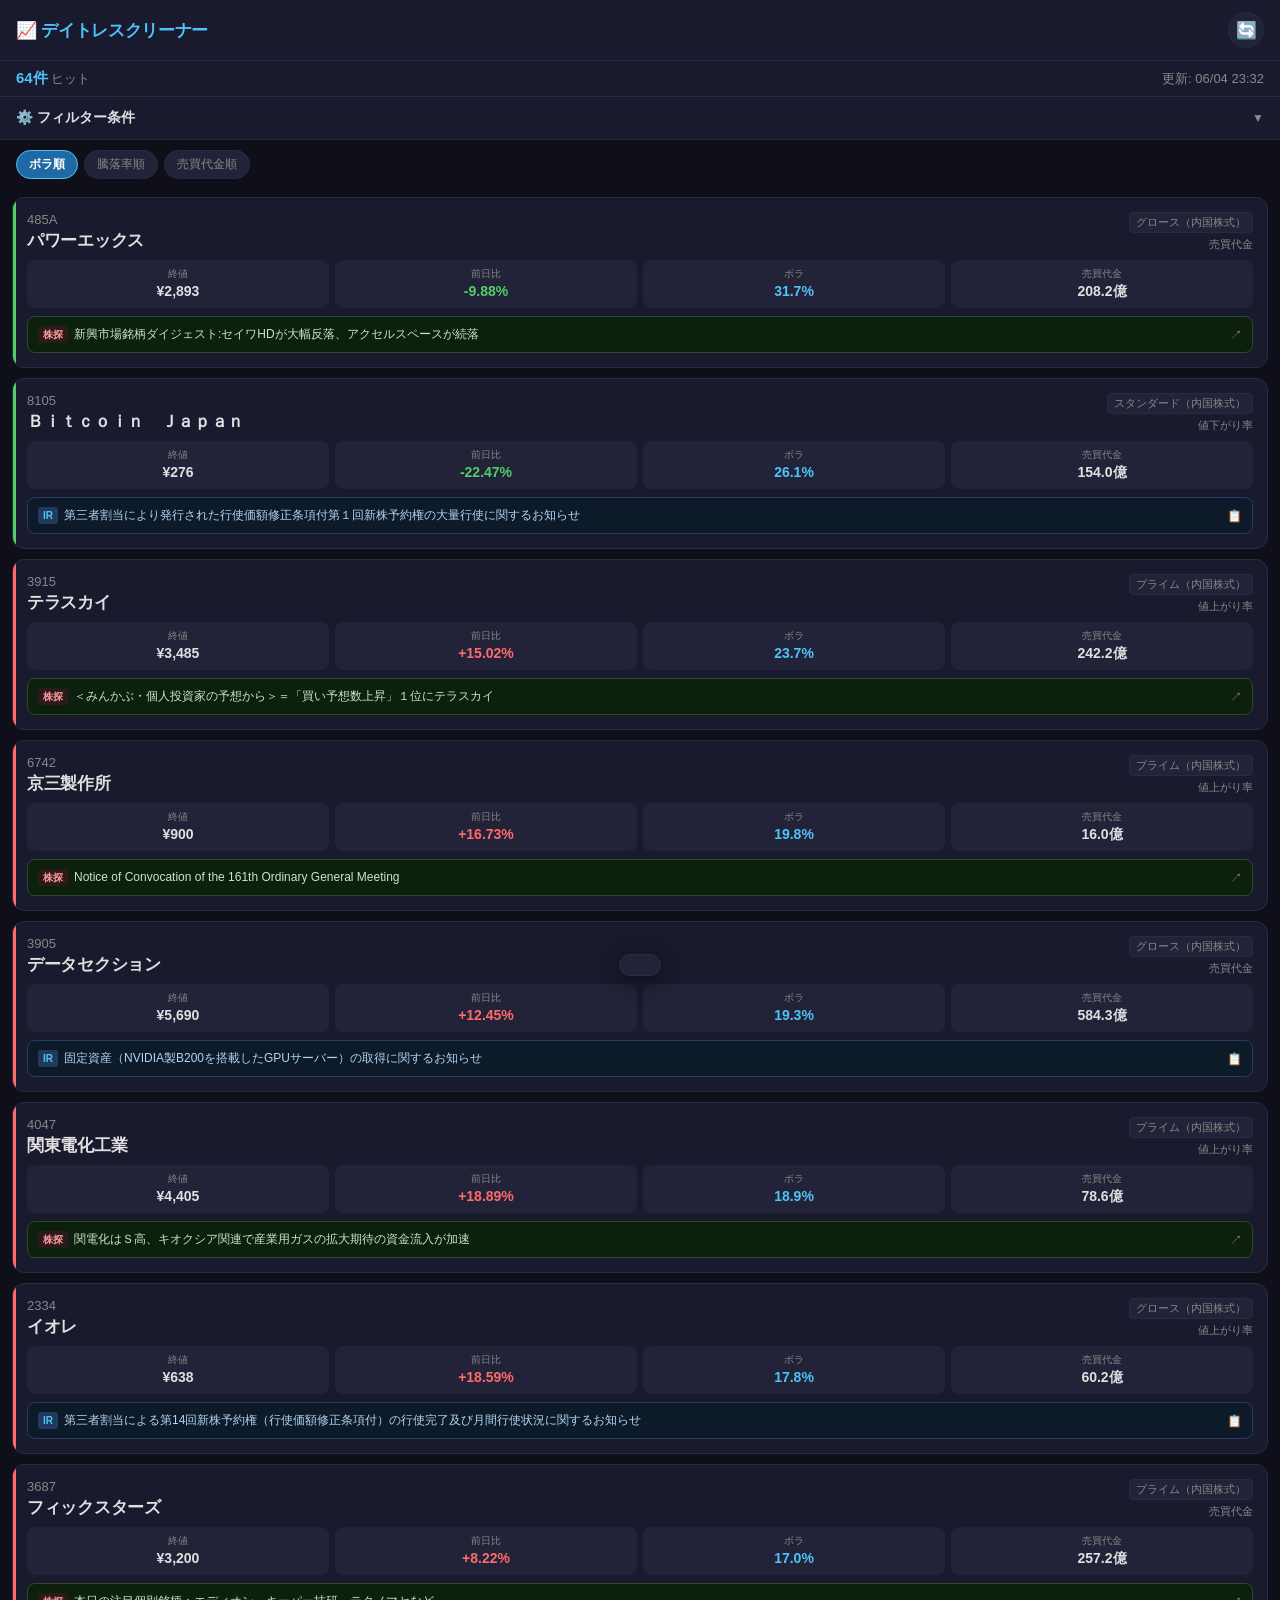
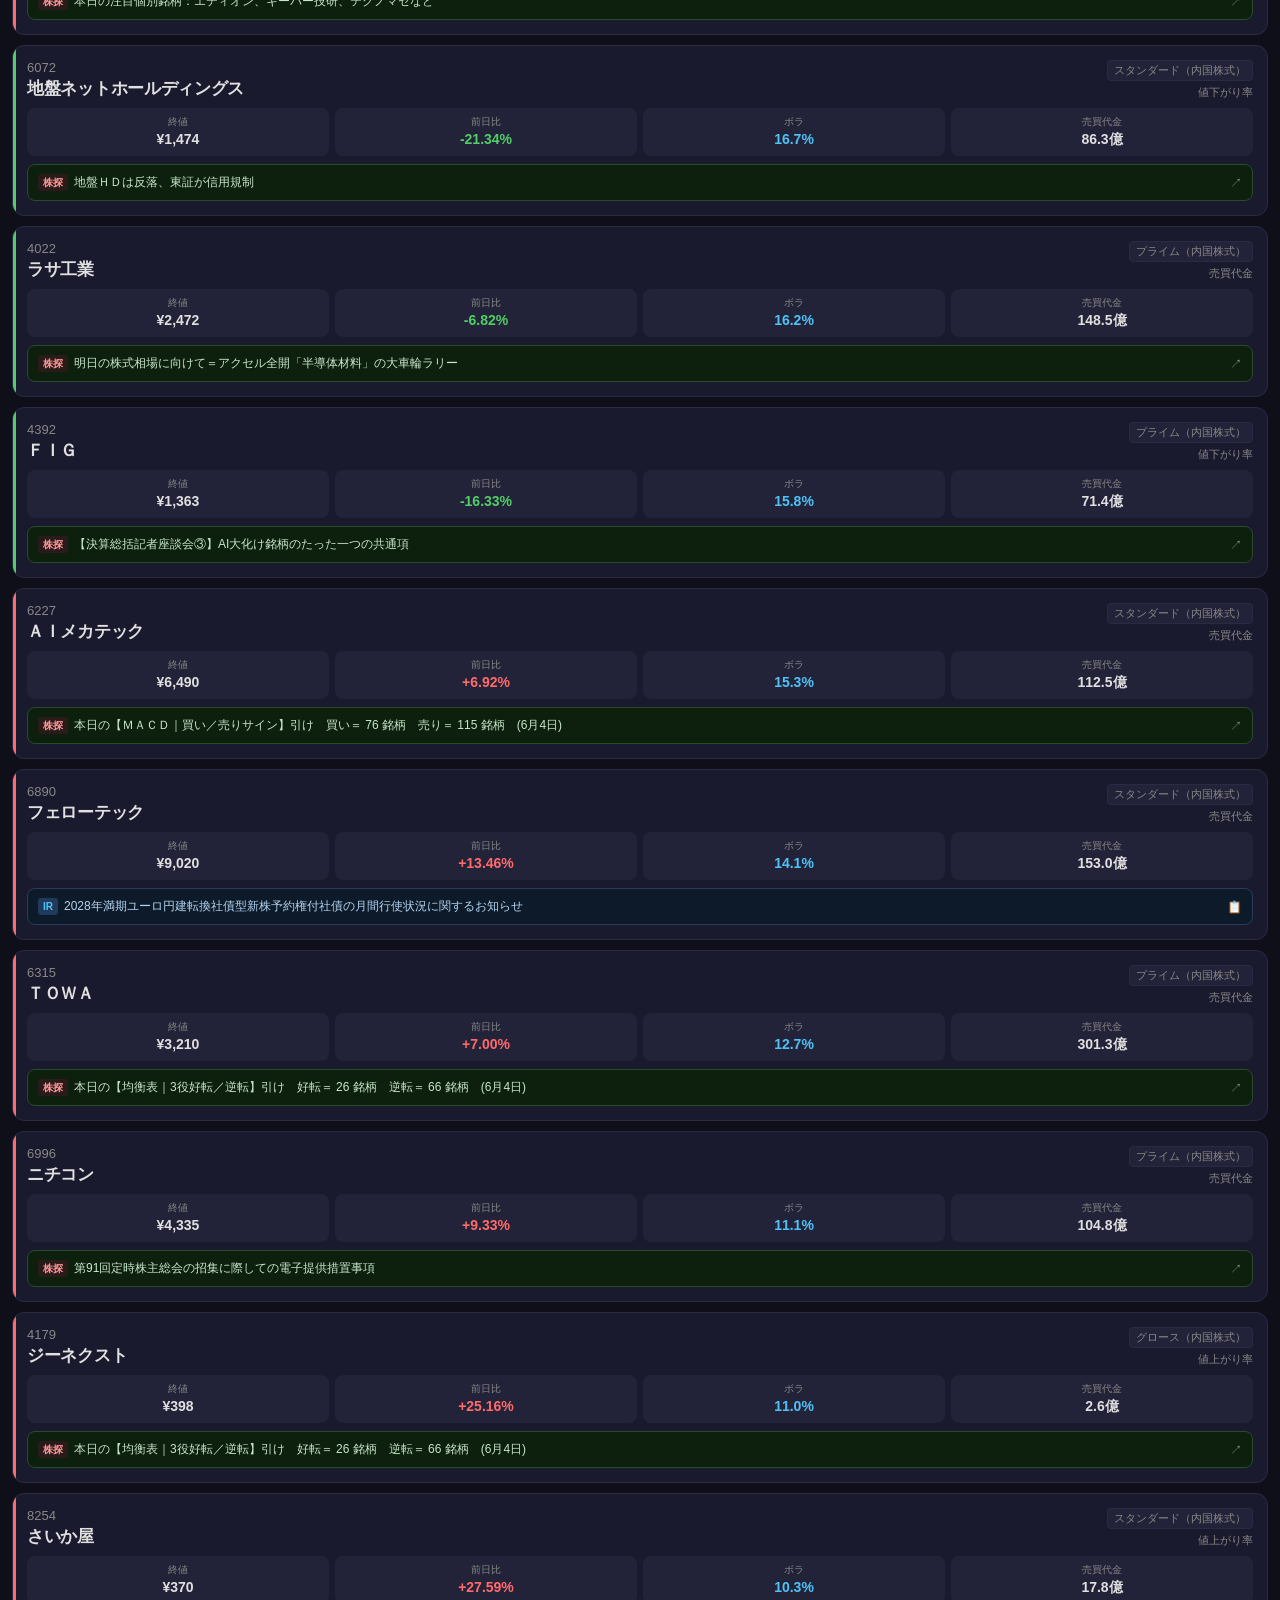
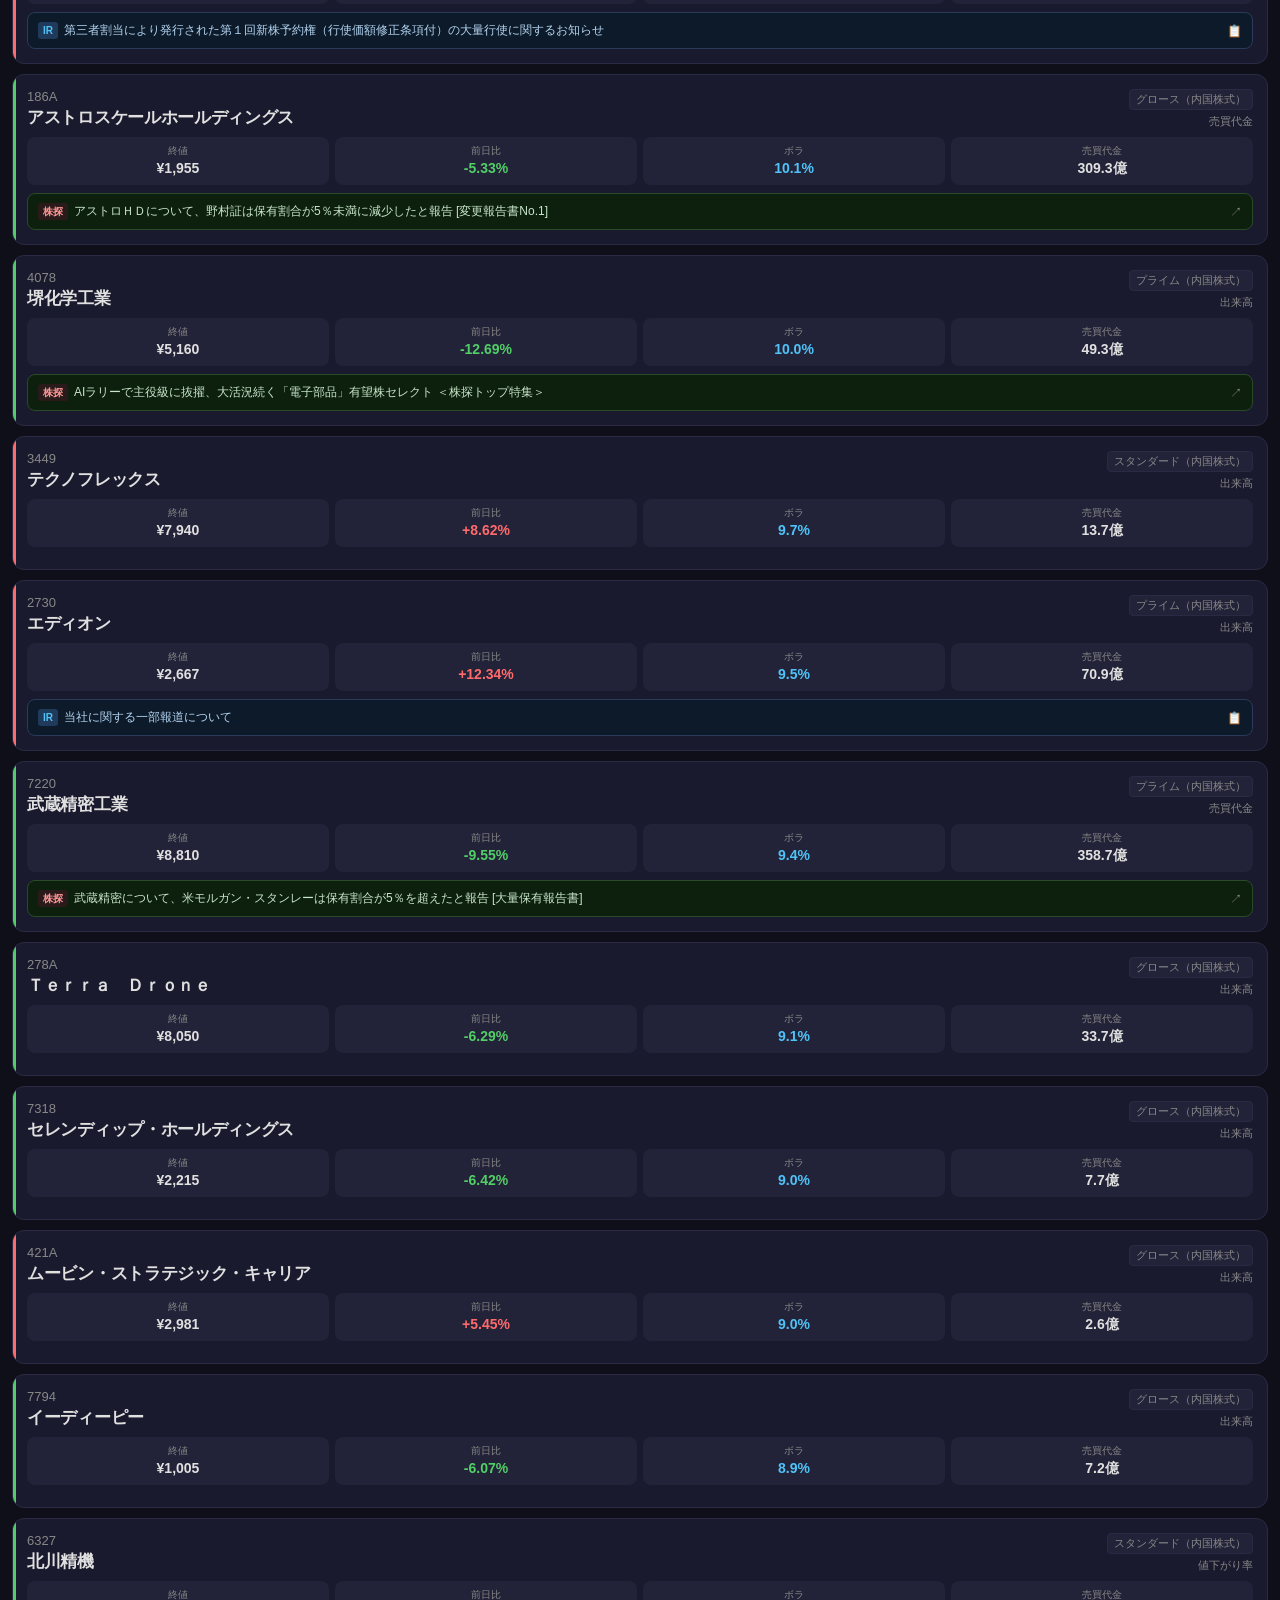
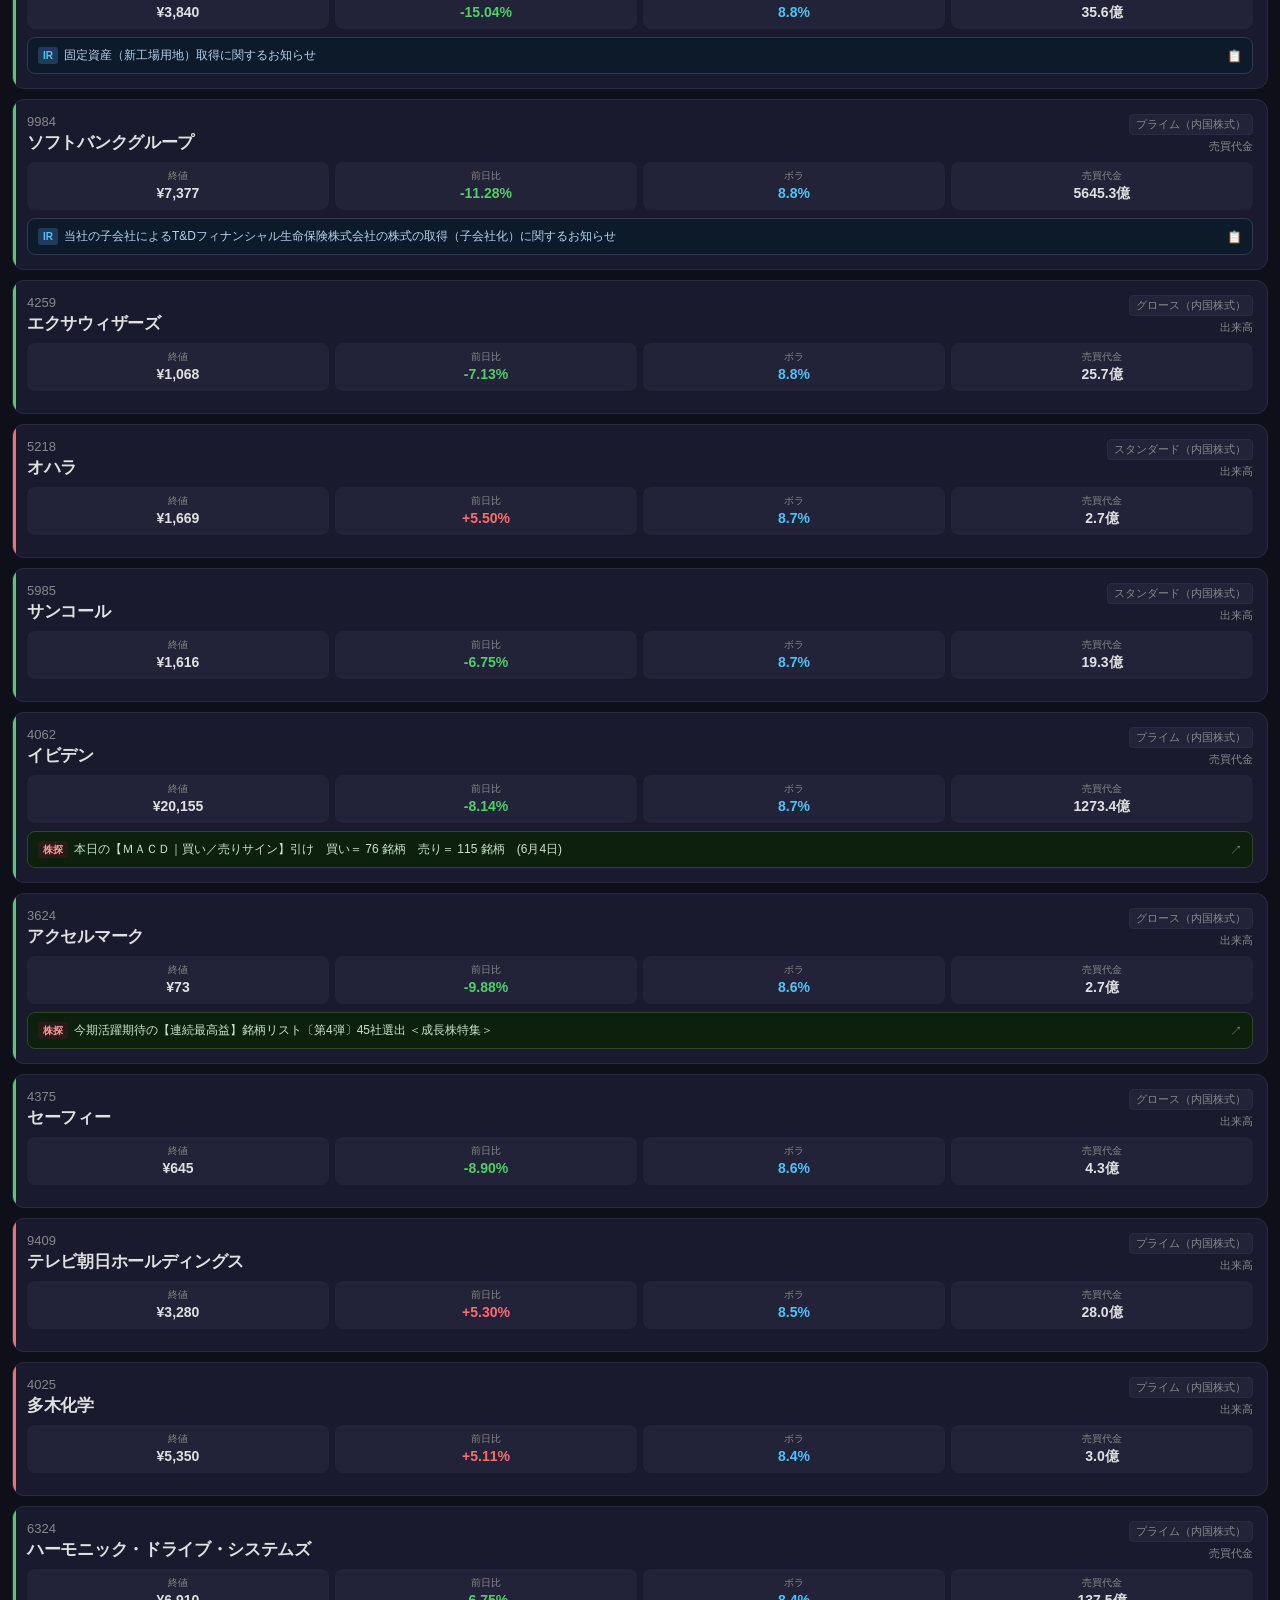
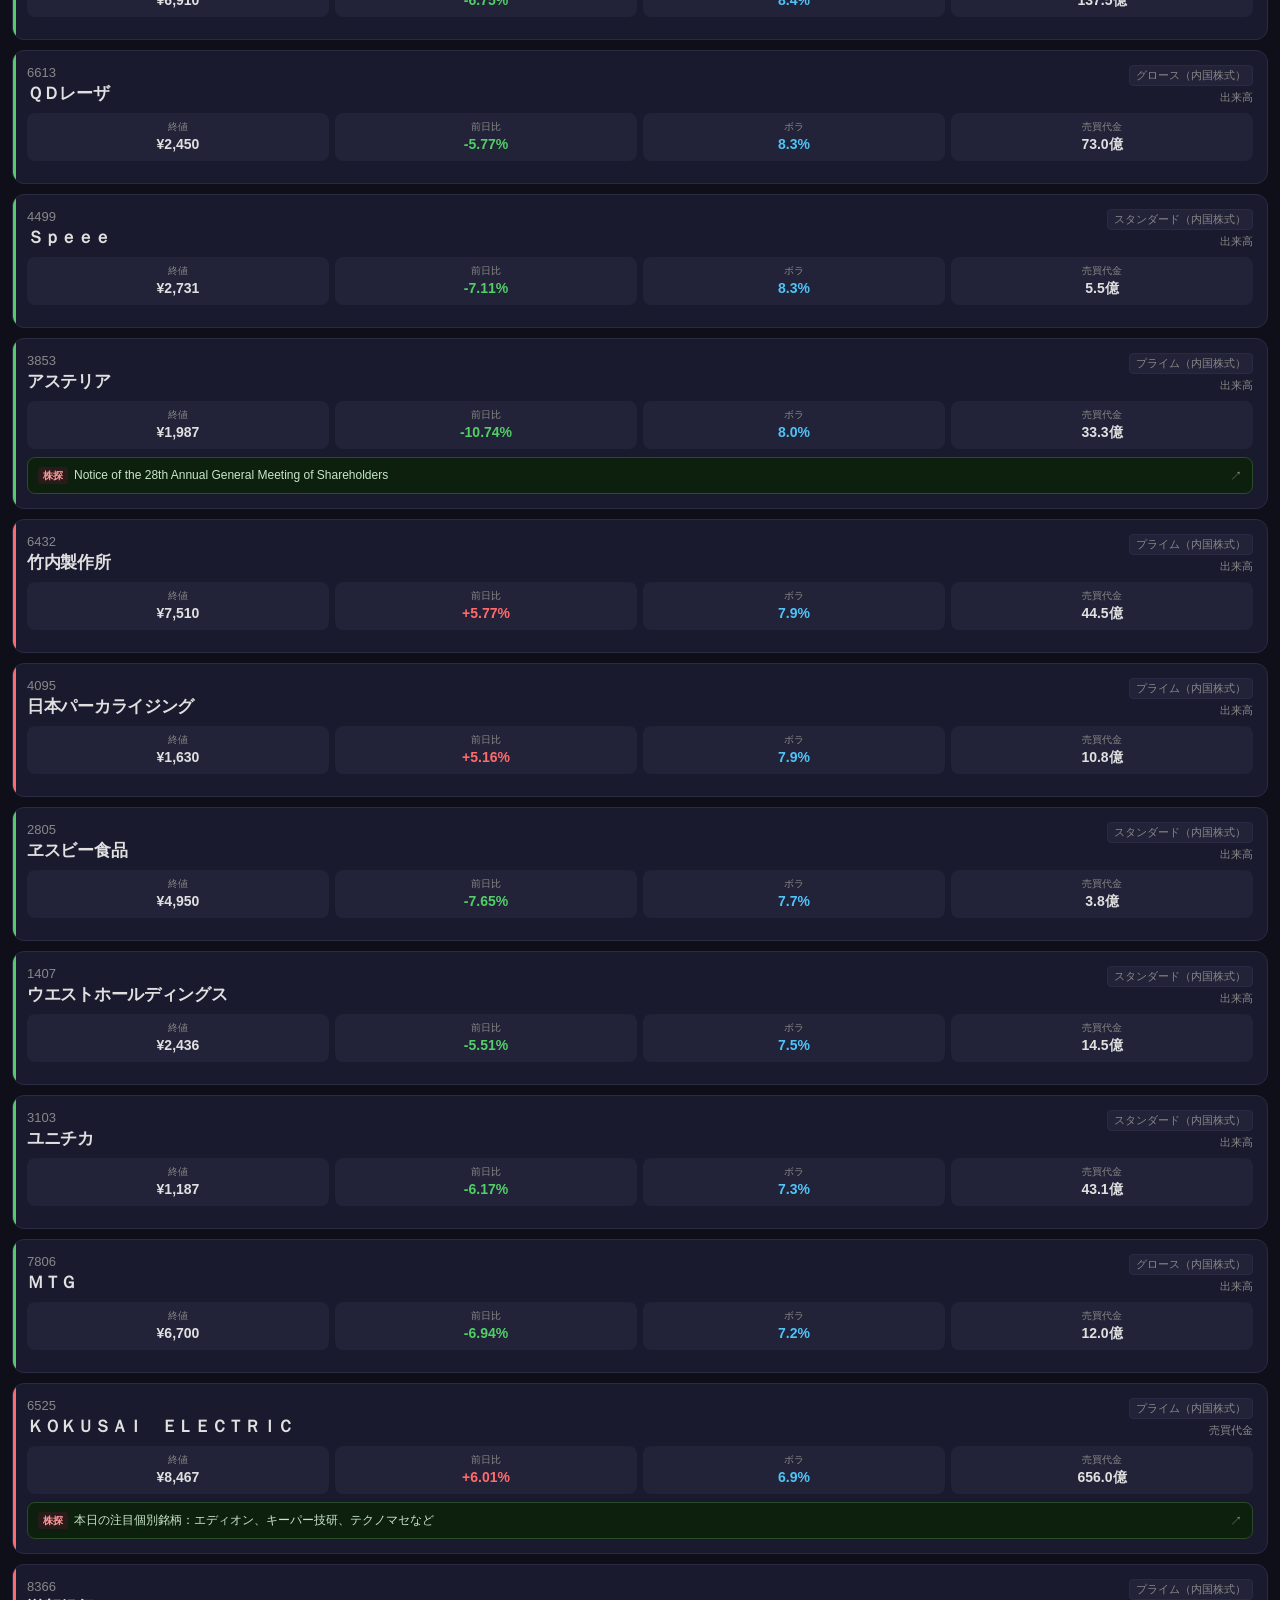
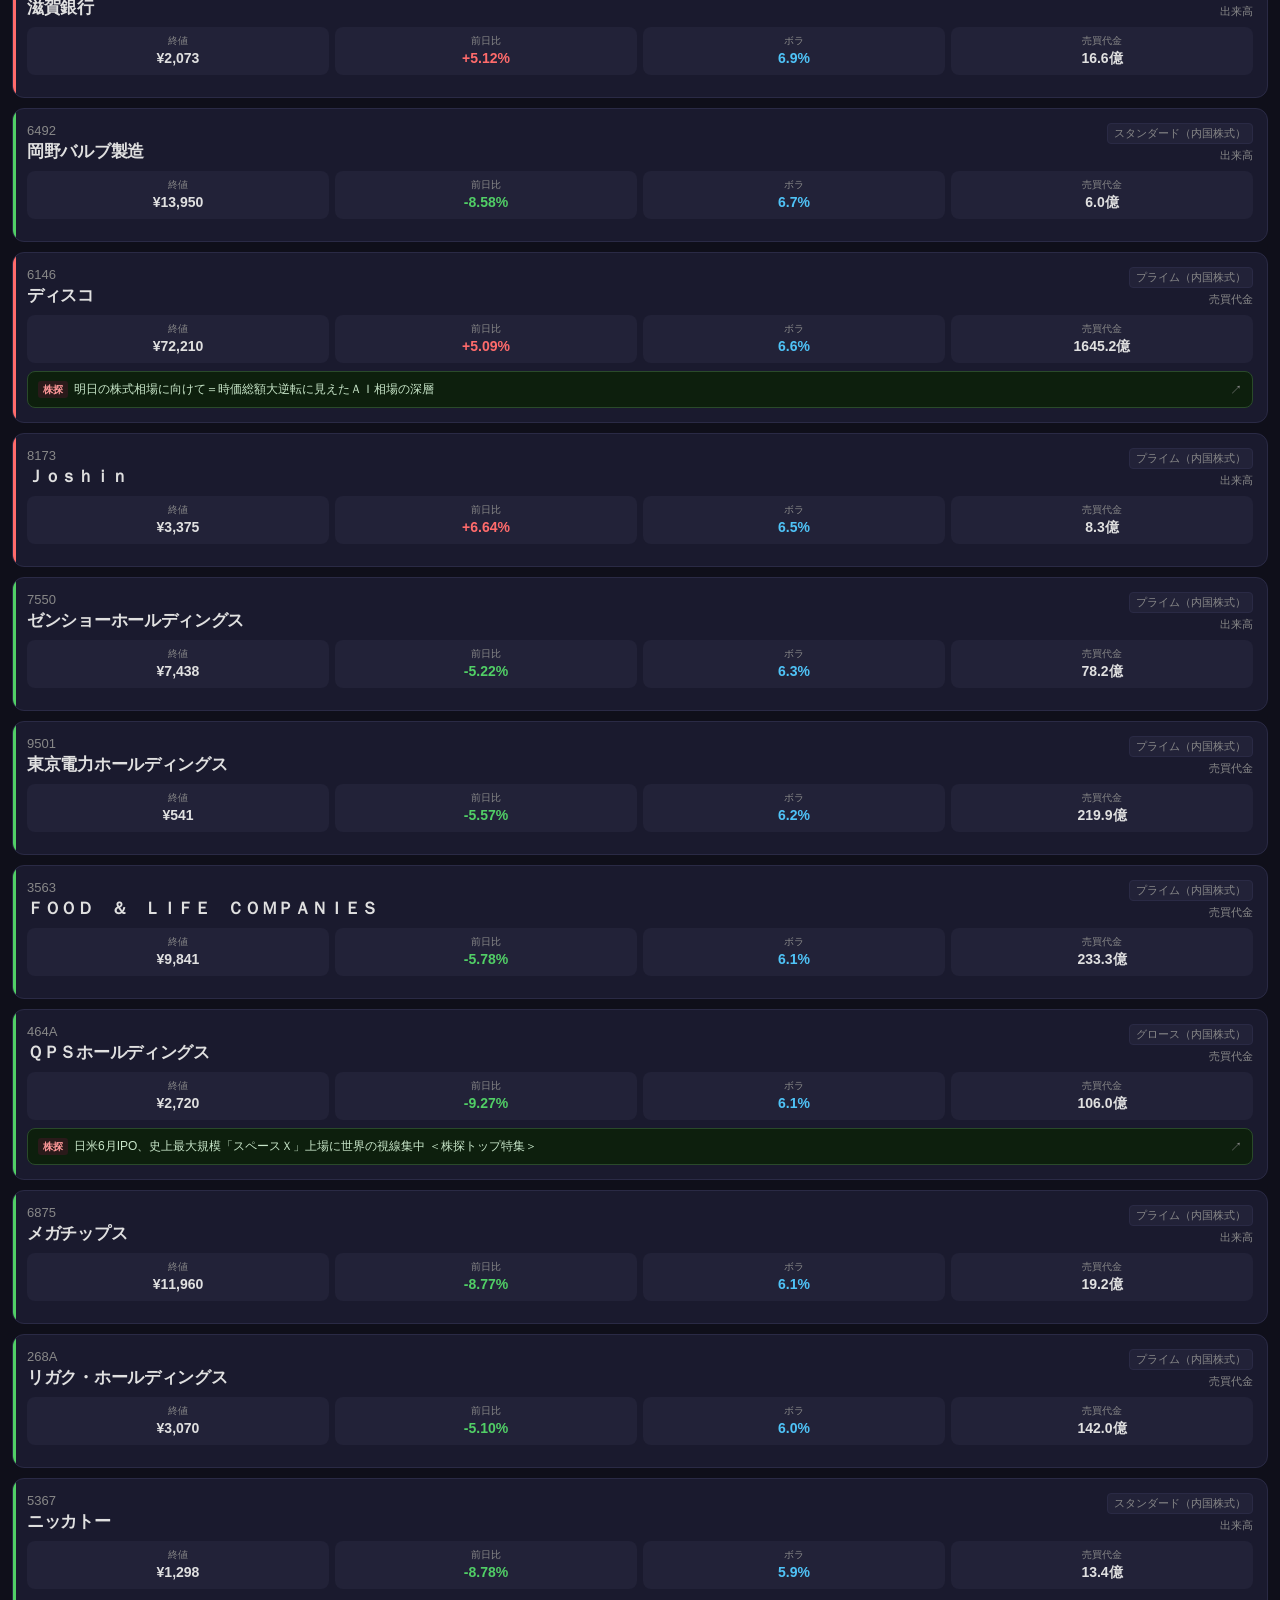
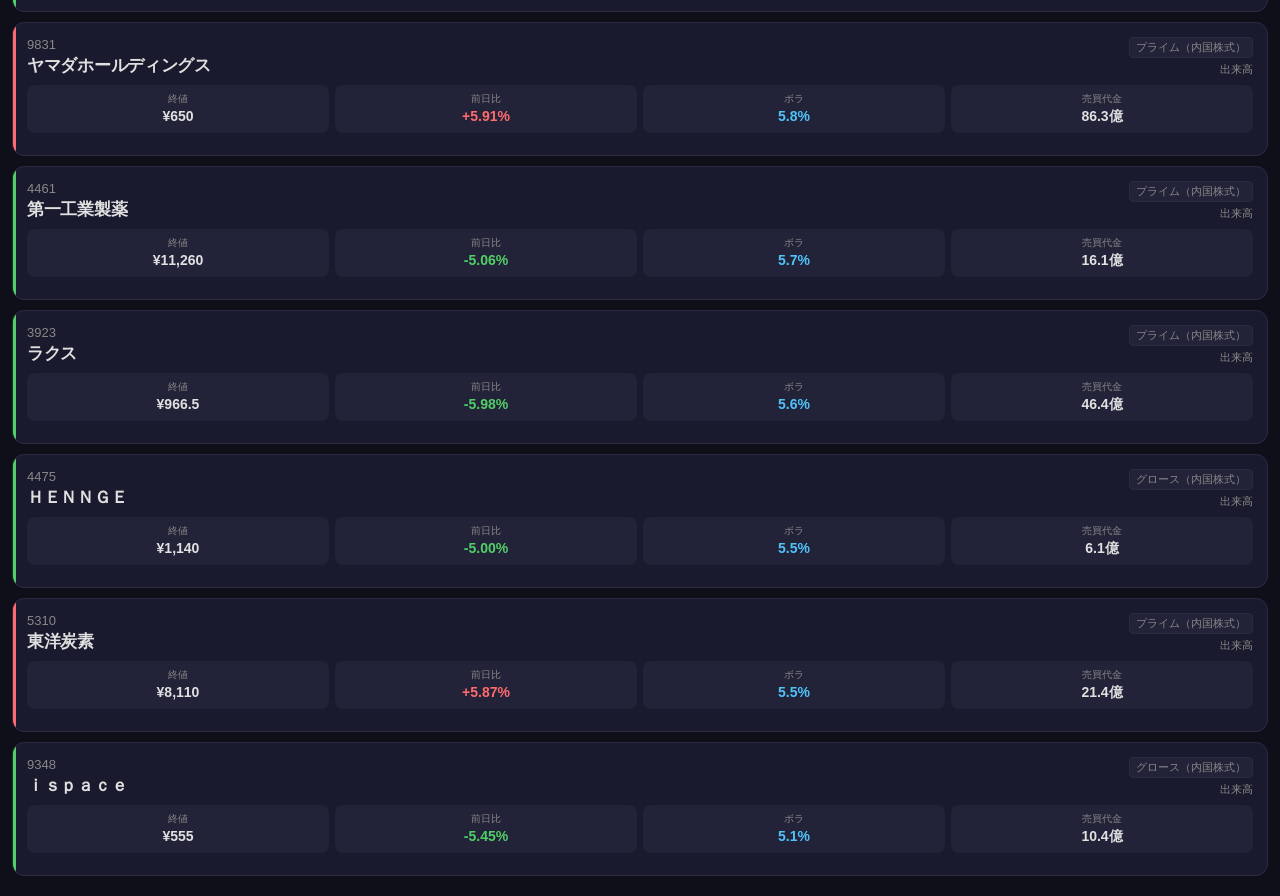
==== index.html @ 7d93886f "feat: add PTS ranking buttons (上昇/下落) with material display" ====
<!DOCTYPE html>
<html lang="ja">
<head>
  <meta charset="UTF-8">
  <meta name="viewport" content="width=device-width, initial-scale=1.0, viewport-fit=cover">
  <meta name="theme-color" content="#0f0f1a">
  <meta name="apple-mobile-web-app-capable" content="yes">
  <meta name="apple-mobile-web-app-status-bar-style" content="black-translucent">
  <meta name="apple-mobile-web-app-title" content="デイトレ">
  <meta name="description" content="日本株デイトレード銘柄スクリーナー">
  <link rel="manifest" href="manifest.json">
  <link rel="icon" type="image/svg+xml" href="favicon.svg">
  <link rel="apple-touch-icon" href="apple-touch-icon.png">
  <link rel="apple-touch-icon" sizes="180x180" href="apple-touch-icon.png">
  <title>デイトレスクリーナー</title>
  <link rel="stylesheet" href="assets/style.css">
</head>
<body>

<!-- ── Header ── -->
<header>
  <div class="header-title">📈 デイトレスクリーナー</div>
  <div class="header-right">
    <button class="icon-btn" id="refresh-btn" title="更新">🔄</button>
  </div>
</header>

<!-- ── Status Bar ── -->
<div id="status-bar">
  <span><span id="count-badge">-</span> ヒット</span>
  <span id="last-update">--</span>
</div>

<!-- ── Filter Panel ── -->
<section id="filter-section">
  <button id="filter-toggle">
    <span>⚙️ フィルター条件</span>
    <span class="arrow">▼</span>
  </button>
  <div id="filter-body">
    <div class="filter-inner">

      <div class="filter-label">データソース（複数選択可）</div>
      <div id="page-btns" class="btn-group cols-2"></div>

      <!-- PTSボタン -->
      <div style="display:grid;grid-template-columns:1fr 1fr;gap:6px;margin:8px 0 4px;">
        <button class="pts-btn" id="pts-up-btn"
          onclick="renderPts('PTS上昇');this.classList.add('pts-active');document.getElementById('pts-dn-btn').classList.remove('pts-active');"
          style="background:#7a1a1a;border:1px solid #b22;border-radius:8px;color:#fff;padding:9px 4px;font-size:12px;font-weight:700;cursor:pointer;">
          🔴 PTS上昇
        </button>
        <button class="pts-btn" id="pts-dn-btn"
          onclick="renderPts('PTS下落');this.classList.add('pts-active');document.getElementById('pts-up-btn').classList.remove('pts-active');"
          style="background:#1a2a5c;border:1px solid #1f6aa5;border-radius:8px;color:#fff;padding:9px 4px;font-size:12px;font-weight:700;cursor:pointer;">
          🔵 PTS下落
        </button>
      </div>
      <div style="font-size:10px;color:var(--text2);margin-bottom:6px;">※通常スクリーニングに戻すには▶実行ボタンを押す</div>

      <div class="filter-label">市場</div>
      <div id="market-btns" class="btn-group cols-4"></div>

      <div class="filter-label">ボラ計算期間</div>
      <div id="vol-period-btns" class="btn-group cols-4"></div>
      <div style="font-size:11px;color:var(--text2);margin:4px 0 8px;">※N日間の高値〜安値レンジ÷起点終値（S高連続→大きな値）</div>

      <div class="filter-label">フィルター条件</div>

      <div class="slider-row">
        <div class="slider-header">
          <span class="slider-name">日中ボラ(%) ≥</span>
          <span class="slider-val" id="val-vol">5.0%</span>
        </div>
        <input type="range" id="slider-vol" min="0" max="30" step="0.5" value="5">
      </div>

      <div class="slider-row">
        <div class="slider-header">
          <span class="slider-name">売買代金(億) ≥</span>
          <span class="slider-val" id="val-tv">2.5億</span>
        </div>
        <input type="range" id="slider-tv" min="0" max="100" step="0.5" value="2.5">
      </div>

      <div class="slider-row">
        <div class="slider-header">
          <span class="slider-name">前日比 絶対値(%) ≥</span>
          <span class="slider-val" id="val-change">5.0%</span>
        </div>
        <input type="range" id="slider-change" min="0" max="30" step="0.5" value="5">
      </div>

      <button id="run-btn" class="run-btn">▶  この条件で絞り込む</button>
    </div>
  </div>
</section>

<!-- ── Sort bar ── -->
<div id="sort-bar"></div>

<!-- ── Results ── -->
<main id="results"></main>

<div id="empty-state">
  <div class="emoji">🔍</div>
  <p>条件に合う銘柄がありません</p>
</div>

<!-- ── Loading overlay ── -->
<div id="loading-overlay">
  <div class="spinner"></div>
  <div class="loading-text">データ取得中...</div>
</div>

<!-- ── Toast ── -->
<div class="toast"></div>

<!-- ── Material Modal ── -->
<div id="material-modal">
  <div class="modal-sheet">
    <div class="modal-handle"></div>
    <div class="modal-title"></div>
    <div id="modal-items"></div>
    <button id="modal-open-btn" class="modal-open-btn">📄 TDnetで確認する ↗</button>
    <button id="modal-close-btn" style="width:100%;margin-top:8px;background:none;border:1px solid var(--border);border-radius:8px;padding:12px;color:var(--text2);font-size:14px;cursor:pointer;">閉じる</button>
  </div>
</div>

<script src="assets/app.js"></script>
</body>
</html>
---- assets/style.css ----
:root {
  --bg: #0f0f1a;
  --surface: #1a1a2e;
  --surface2: #222238;
  --border: #2a2a45;
  --accent: #4fc3f7;
  --accent2: #1f6aa5;
  --up: #ff6b6b;
  --down: #51cf66;
  --text: #e0e0e0;
  --text2: #888;
  --gold: #ffd700;
  --radius: 12px;
  --radius-sm: 8px;
}

* { box-sizing: border-box; margin: 0; padding: 0; -webkit-tap-highlight-color: transparent; }

html { font-size: 15px; }

body {
  background: var(--bg);
  color: var(--text);
  font-family: -apple-system, "Hiragino Sans", "Meiryo", sans-serif;
  min-height: 100svh;
  padding-bottom: env(safe-area-inset-bottom);
}

/* ── Header ── */
header {
  position: sticky;
  top: 0;
  z-index: 100;
  background: var(--surface);
  border-bottom: 1px solid var(--border);
  padding: 12px 16px;
  padding-top: calc(12px + env(safe-area-inset-top));
  display: flex;
  align-items: center;
  gap: 10px;
}

.header-title {
  flex: 1;
  font-size: 17px;
  font-weight: 700;
  color: var(--accent);
  letter-spacing: -0.3px;
}

.header-right { display: flex; gap: 8px; align-items: center; }

.icon-btn {
  background: var(--surface2);
  border: 1px solid var(--border);
  border-radius: 50%;
  width: 36px; height: 36px;
  display: flex; align-items: center; justify-content: center;
  font-size: 17px;
  cursor: pointer;
  color: var(--text);
  transition: background .15s;
}
.icon-btn:active { background: var(--accent2); }
.icon-btn.spinning { animation: spin 1s linear infinite; }
@keyframes spin { to { transform: rotate(360deg); } }

/* ── Status bar ── */
#status-bar {
  background: var(--surface);
  padding: 8px 16px;
  display: flex;
  justify-content: space-between;
  align-items: center;
  font-size: 13px;
  color: var(--text2);
  border-bottom: 1px solid var(--border);
}

#count-badge {
  font-size: 15px;
  font-weight: 700;
  color: var(--accent);
}

/* ── Filter Panel ── */
#filter-section {
  background: var(--surface);
  border-bottom: 1px solid var(--border);
}

#filter-toggle {
  width: 100%;
  background: none;
  border: none;
  color: var(--text);
  font-size: 14px;
  font-weight: 600;
  padding: 12px 16px;
  display: flex;
  align-items: center;
  justify-content: space-between;
  cursor: pointer;
}

#filter-toggle .arrow {
  transition: transform .25s;
  font-size: 12px;
  color: var(--text2);
}
#filter-toggle.open .arrow { transform: rotate(180deg); }

#filter-body {
  overflow: hidden;
  max-height: 0;
  transition: max-height .3s ease;
}
#filter-body.open { max-height: 800px; }

.filter-inner { padding: 0 16px 16px; }

.filter-label {
  font-size: 11px;
  font-weight: 700;
  color: var(--text2);
  letter-spacing: .5px;
  text-transform: uppercase;
  margin: 12px 0 6px;
}

/* ── Button Group ── */
.btn-group {
  display: grid;
  gap: 6px;
}
.btn-group.cols-2 { grid-template-columns: 1fr 1fr; }
.btn-group.cols-4 { grid-template-columns: repeat(4, 1fr); }

.tog-btn {
  background: var(--surface2);
  border: 1px solid var(--border);
  border-radius: var(--radius-sm);
  color: var(--text);
  font-size: 13px;
  padding: 9px 4px;
  cursor: pointer;
  text-align: center;
  transition: all .15s;
  white-space: nowrap;
  overflow: hidden;
  text-overflow: ellipsis;
}
.tog-btn.active {
  background: var(--accent2);
  border-color: var(--accent);
  color: #fff;
  font-weight: 600;
}
.tog-btn:active { opacity: .7; }
.pts-btn.pts-active { opacity: 1; box-shadow: 0 0 0 2px #fff3; }
.pts-btn:active { opacity: .7; }

/* ── Sliders ── */
.slider-row {
  margin-bottom: 14px;
}
.slider-header {
  display: flex;
  justify-content: space-between;
  align-items: baseline;
  margin-bottom: 6px;
}
.slider-name { font-size: 13px; color: var(--text2); }
.slider-val  { font-size: 16px; font-weight: 700; color: var(--accent); }

input[type=range] {
  -webkit-appearance: none;
  appearance: none;
  width: 100%;
  height: 4px;
  background: var(--border);
  border-radius: 2px;
  outline: none;
}
input[type=range]::-webkit-slider-thumb {
  -webkit-appearance: none;
  width: 22px; height: 22px;
  border-radius: 50%;
  background: var(--accent);
  cursor: pointer;
  border: 3px solid var(--bg);
  box-shadow: 0 0 0 2px var(--accent2);
}

.run-btn {
  width: 100%;
  margin-top: 14px;
  background: var(--accent2);
  color: #fff;
  border: none;
  border-radius: var(--radius);
  padding: 14px;
  font-size: 15px;
  font-weight: 700;
  cursor: pointer;
  letter-spacing: .3px;
  transition: opacity .15s;
}
.run-btn:active { opacity: .8; }

/* ── Sort bar ── */
#sort-bar {
  display: flex;
  gap: 6px;
  padding: 10px 16px;
  overflow-x: auto;
  -webkit-overflow-scrolling: touch;
  scrollbar-width: none;
}
#sort-bar::-webkit-scrollbar { display: none; }

.sort-chip {
  background: var(--surface2);
  border: 1px solid var(--border);
  border-radius: 20px;
  padding: 5px 12px;
  font-size: 12px;
  color: var(--text2);
  cursor: pointer;
  white-space: nowrap;
  flex-shrink: 0;
}
.sort-chip.active {
  background: var(--accent2);
  border-color: var(--accent);
  color: #fff;
  font-weight: 600;
}

/* ── Results ── */
#results {
  padding: 8px 12px 20px;
  display: flex;
  flex-direction: column;
  gap: 10px;
}

.stock-card {
  background: var(--surface);
  border: 1px solid var(--border);
  border-radius: var(--radius);
  padding: 14px;
  cursor: pointer;
  transition: border-color .15s;
  position: relative;
  overflow: hidden;
}
.stock-card::before {
  content: '';
  position: absolute;
  left: 0; top: 0; bottom: 0;
  width: 3px;
}
.stock-card.up::before   { background: var(--up); }
.stock-card.down::before { background: var(--down); }
.stock-card:active { border-color: var(--accent); }

.card-top {
  display: flex;
  justify-content: space-between;
  align-items: flex-start;
  margin-bottom: 8px;
}

.card-left {}
.card-code {
  font-size: 13px;
  color: var(--text2);
  margin-bottom: 2px;
}
.card-name {
  font-size: 17px;
  font-weight: 700;
  color: var(--text);
  letter-spacing: -.3px;
}

.card-right { text-align: right; }
.card-market {
  font-size: 11px;
  background: var(--surface2);
  border: 1px solid var(--border);
  border-radius: 4px;
  padding: 2px 6px;
  color: var(--text2);
  margin-bottom: 4px;
  display: inline-block;
}
.card-source {
  font-size: 11px;
  color: var(--text2);
}

.card-metrics {
  display: grid;
  grid-template-columns: repeat(4, 1fr);
  gap: 6px;
  margin-bottom: 8px;
}

.metric {
  background: var(--surface2);
  border-radius: var(--radius-sm);
  padding: 7px 6px;
  text-align: center;
}
.metric-label {
  font-size: 10px;
  color: var(--text2);
  margin-bottom: 2px;
}
.metric-value {
  font-size: 14px;
  font-weight: 700;
  color: var(--text);
}
.metric-value.up   { color: var(--up); }
.metric-value.down { color: var(--down); }
.metric-value.accent { color: var(--accent); }

/* ── Material ── */
.card-material {
  background: #0d1f0d;
  border: 1px solid #2a4a2a;
  border-radius: var(--radius-sm);
  padding: 8px 10px;
  font-size: 12px;
  line-height: 1.5;
  display: flex;
  align-items: flex-start;
  gap: 6px;
  cursor: pointer;
  transition: border-color .15s;
}
.card-material:active { border-color: var(--down); }
.card-material.ir     { background: #0d1a2a; border-color: #2a3a5a; }
.card-material.ir:active { border-color: var(--accent); }

.material-badge {
  font-size: 10px;
  font-weight: 700;
  padding: 1px 5px;
  border-radius: 3px;
  white-space: nowrap;
  flex-shrink: 0;
  margin-top: 1px;
}
.badge-ir      { background: #1f3a5a; color: var(--accent); }
.badge-minkabu { background: #1a2a1a; color: var(--down); }
.badge-kabutan { background: #2a1a1a; color: #ff9999; }

.material-text {
  color: #c8e6c9;
  flex: 1;
}
.material-text.ir-text { color: #b3d4f0; }

.material-link-icon {
  font-size: 12px;
  color: var(--text2);
  flex-shrink: 0;
  margin-top: 1px;
}

/* ── Empty / Loading ── */
#loading-overlay {
  position: fixed;
  inset: 0;
  background: rgba(15,15,26,.9);
  display: flex;
  flex-direction: column;
  align-items: center;
  justify-content: center;
  z-index: 999;
  gap: 16px;
}
.spinner {
  width: 44px; height: 44px;
  border: 3px solid var(--border);
  border-top-color: var(--accent);
  border-radius: 50%;
  animation: spin 0.8s linear infinite;
}
.loading-text { color: var(--text2); font-size: 14px; }

#empty-state {
  text-align: center;
  padding: 60px 20px;
  color: var(--text2);
  display: none;
}
#empty-state .emoji { font-size: 48px; margin-bottom: 12px; }
#empty-state p { font-size: 15px; }

/* ── Toast ── */
.toast {
  position: fixed;
  bottom: calc(24px + env(safe-area-inset-bottom));
  left: 50%;
  transform: translateX(-50%) translateY(100px);
  background: var(--surface2);
  border: 1px solid var(--border);
  border-radius: 20px;
  padding: 10px 20px;
  font-size: 13px;
  color: var(--text);
  z-index: 200;
  transition: transform .3s;
  white-space: nowrap;
  box-shadow: 0 4px 20px rgba(0,0,0,.5);
}
.toast.show { transform: translateX(-50%) translateY(0); }

/* ── Material expand modal ── */
#material-modal {
  position: fixed;
  inset: 0;
  background: rgba(0,0,0,.7);
  z-index: 300;
  display: flex;
  align-items: flex-end;
  opacity: 0;
  pointer-events: none;
  transition: opacity .25s;
}
#material-modal.open {
  opacity: 1;
  pointer-events: auto;
}
.modal-sheet {
  background: var(--surface);
  border-top: 1px solid var(--border);
  border-radius: 20px 20px 0 0;
  width: 100%;
  padding: 16px;
  padding-bottom: calc(24px + env(safe-area-inset-bottom));
  max-height: 70svh;
  overflow-y: auto;
  transform: translateY(100%);
  transition: transform .3s;
}
#material-modal.open .modal-sheet {
  transform: translateY(0);
}
.modal-handle {
  width: 36px; height: 4px;
  background: var(--border);
  border-radius: 2px;
  margin: 0 auto 16px;
}
.modal-title {
  font-size: 16px;
  font-weight: 700;
  margin-bottom: 12px;
  color: var(--accent);
}
.modal-item {
  background: var(--surface2);
  border-radius: var(--radius-sm);
  padding: 10px;
  margin-bottom: 8px;
  font-size: 13px;
  line-height: 1.6;
  color: var(--text);
}
.modal-item-date {
  font-size: 11px;
  color: var(--text2);
  margin-bottom: 4px;
}
.modal-open-btn {
  width: 100%;
  margin-top: 10px;
  background: var(--accent2);
  color: #fff;
  border: none;
  border-radius: var(--radius-sm);
  padding: 12px;
  font-size: 14px;
  font-weight: 600;
  cursor: pointer;
}
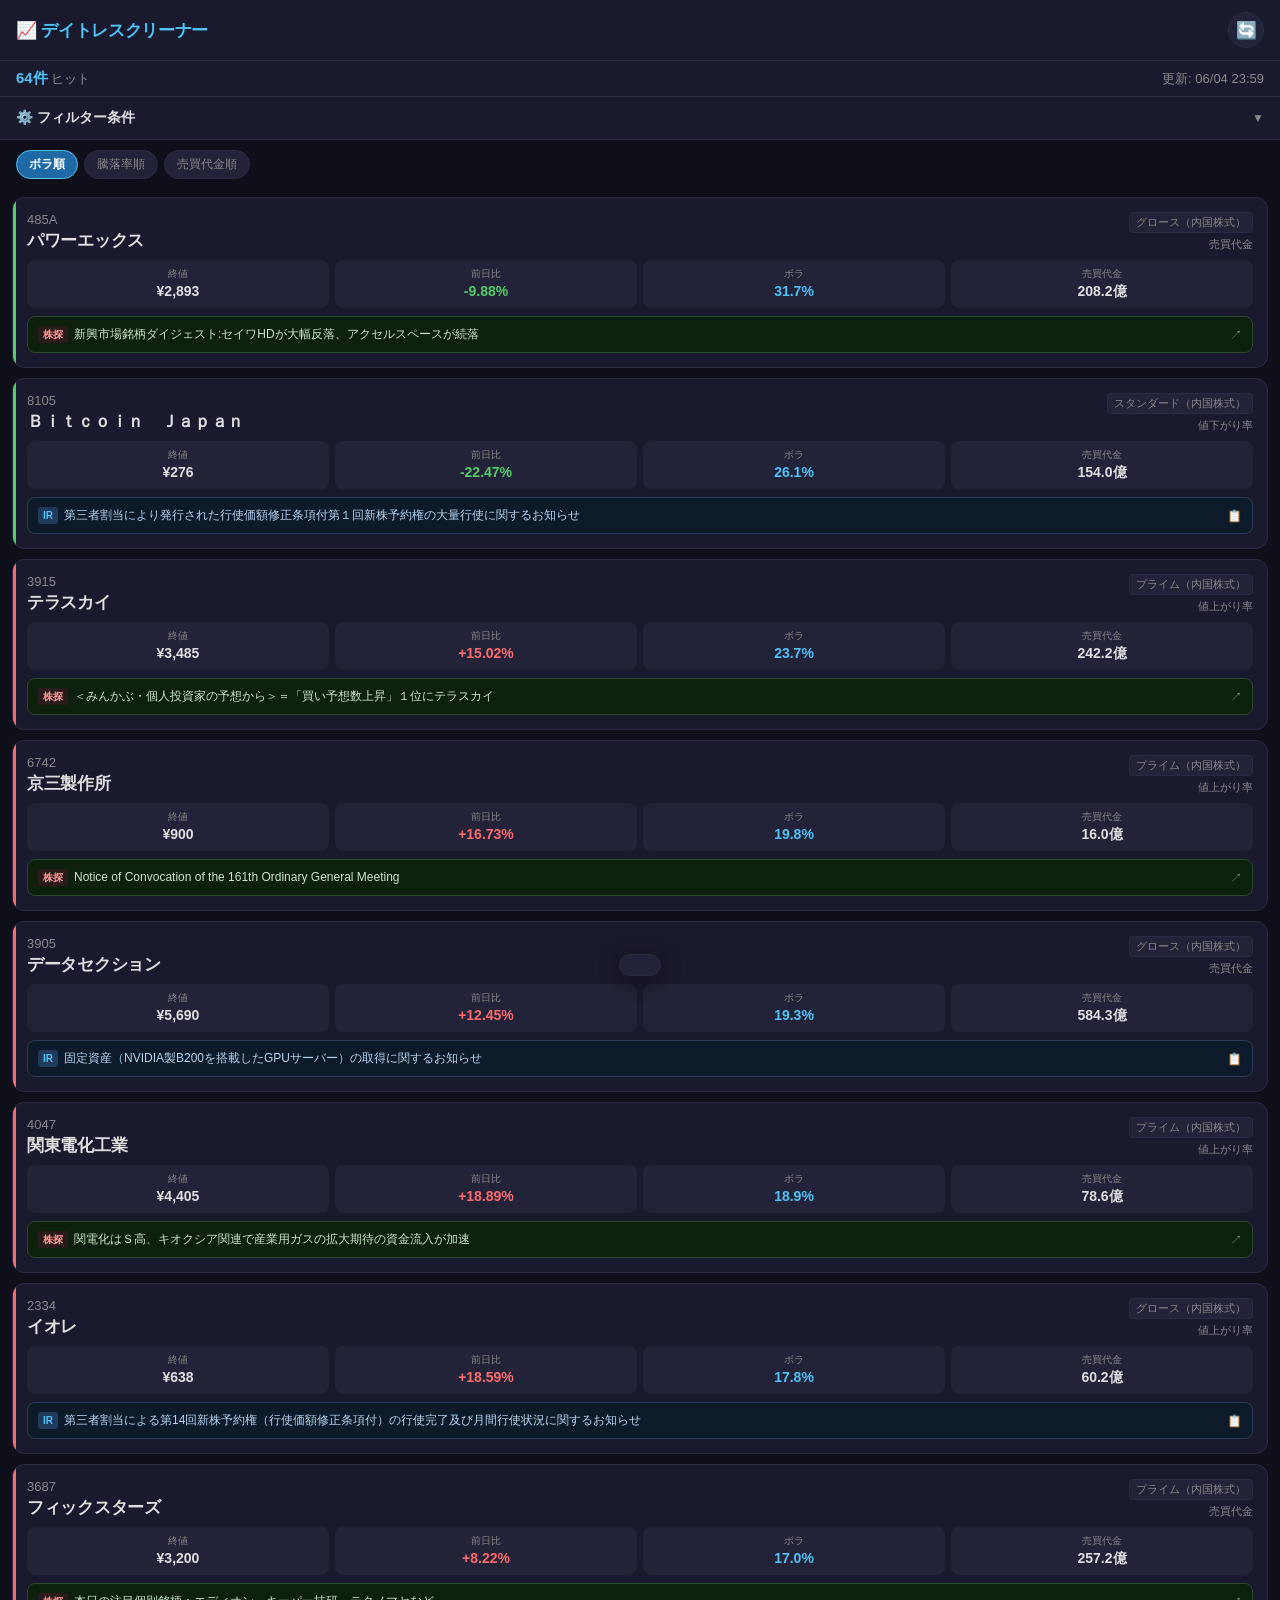
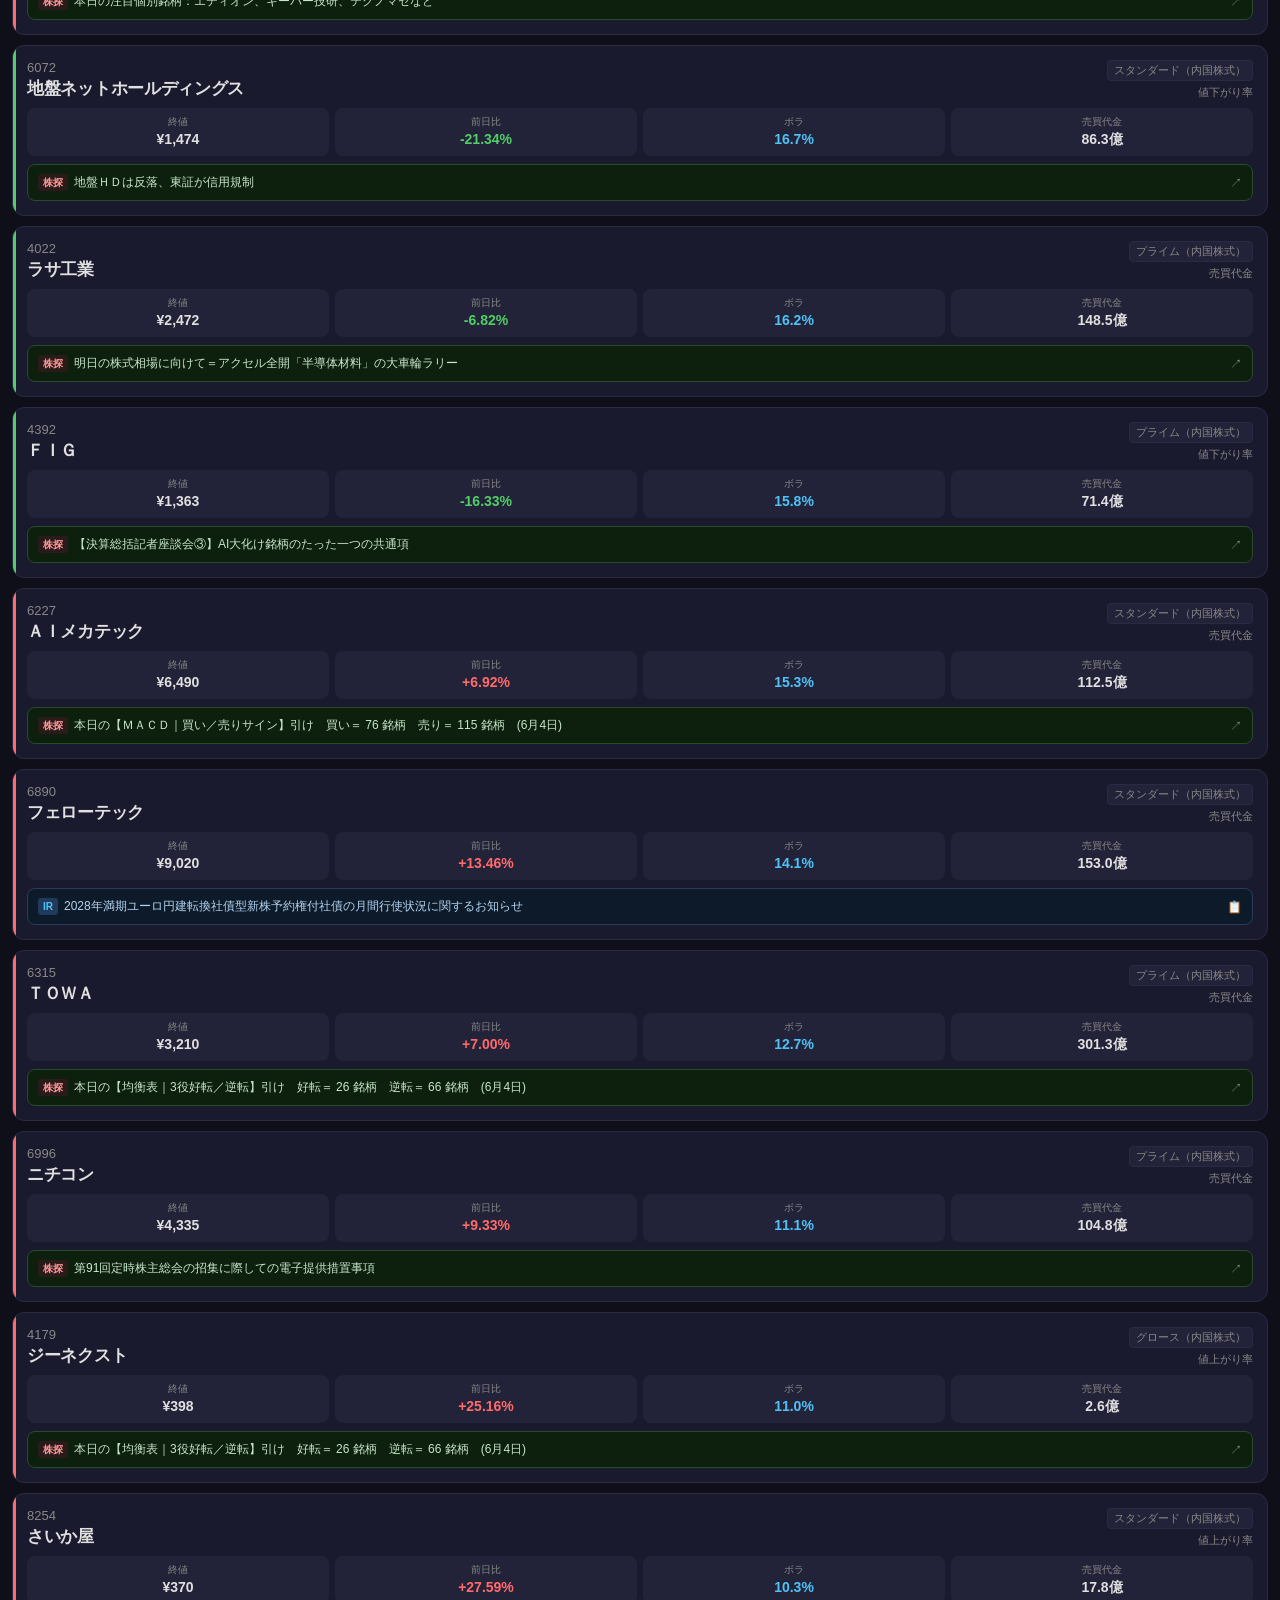
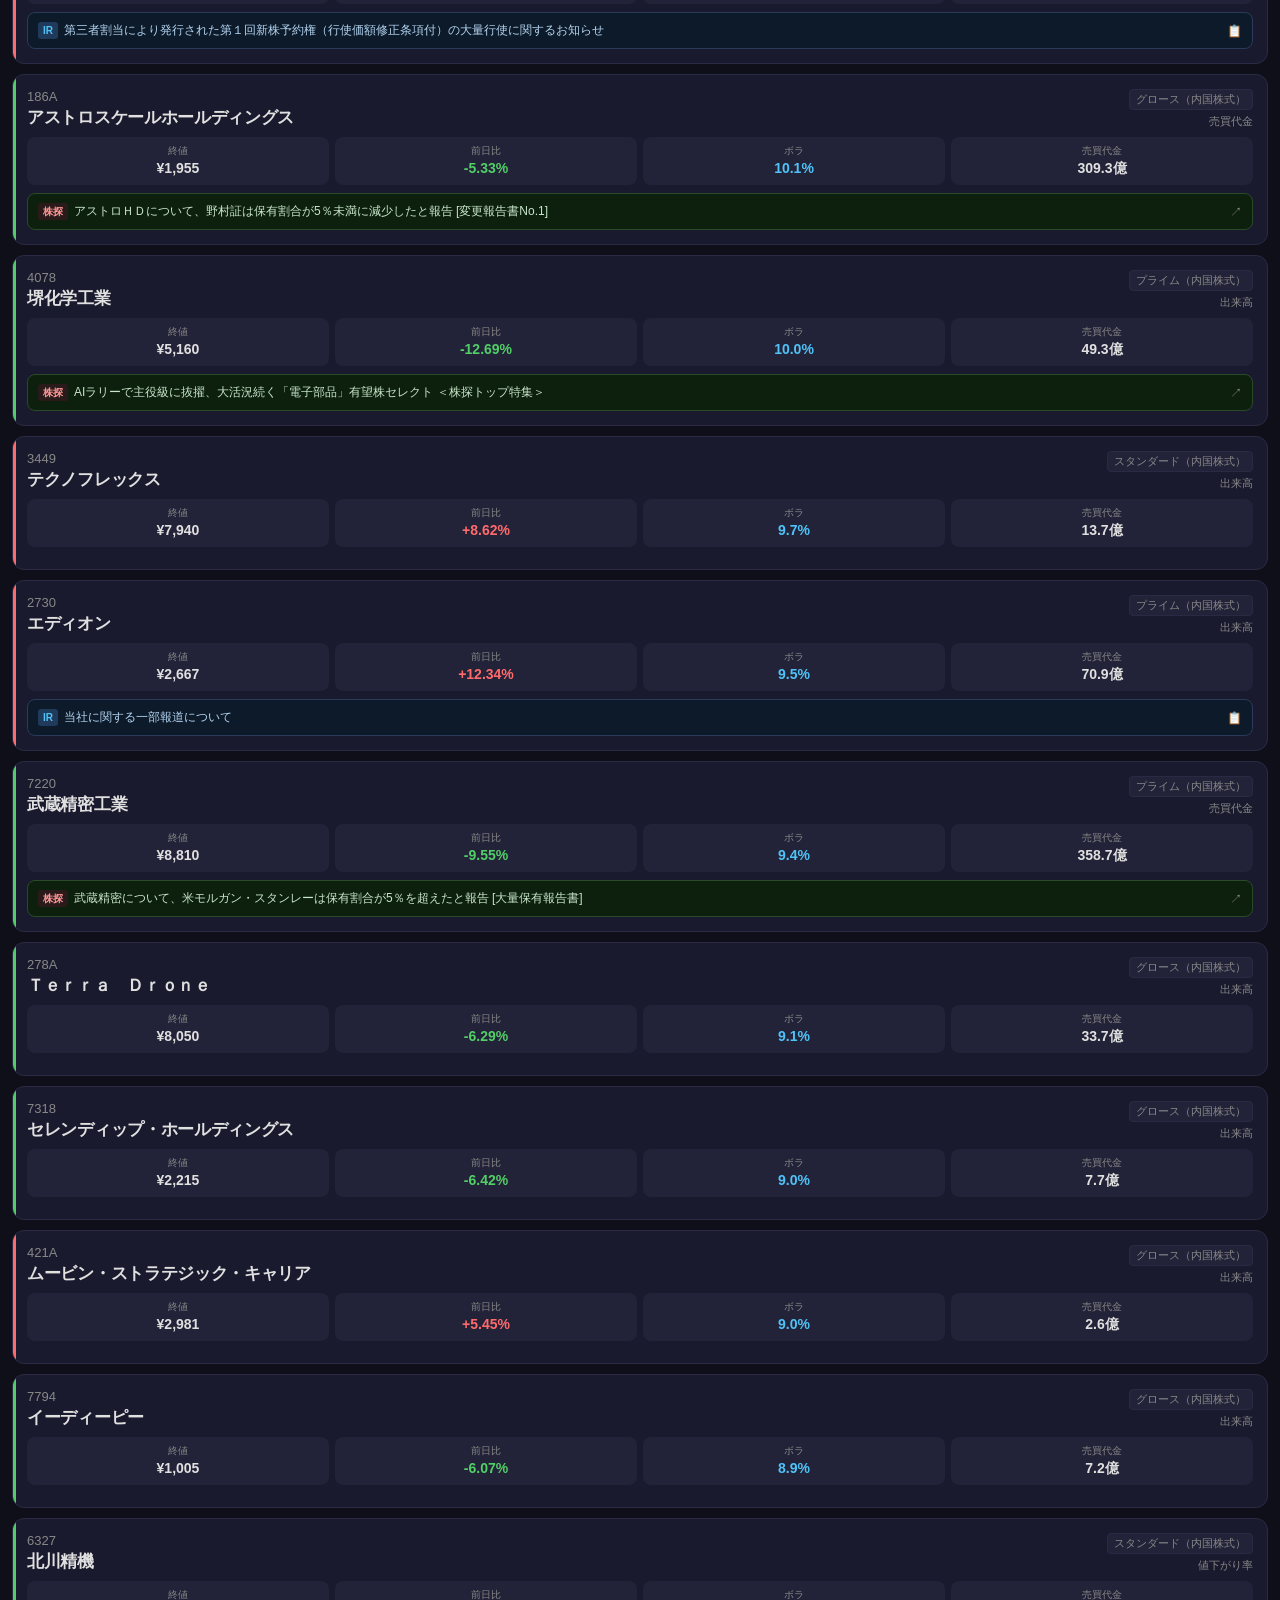
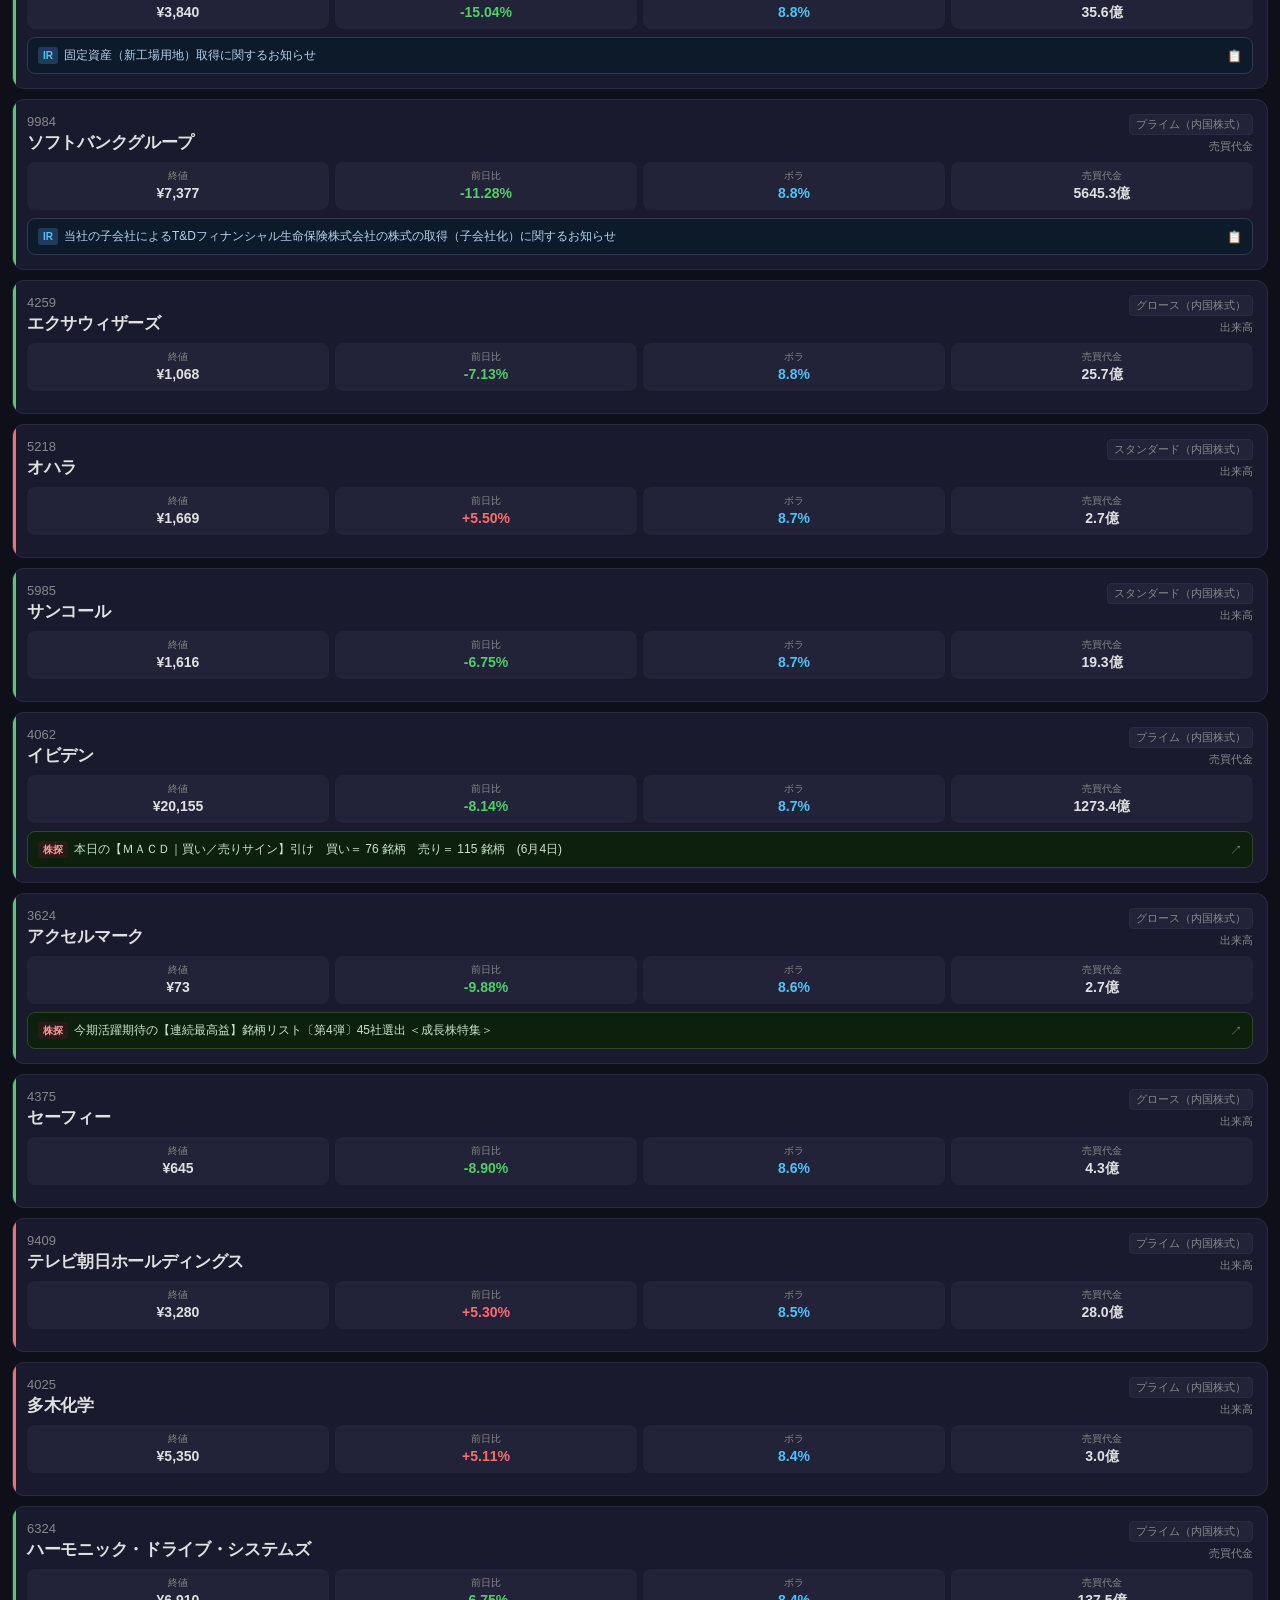
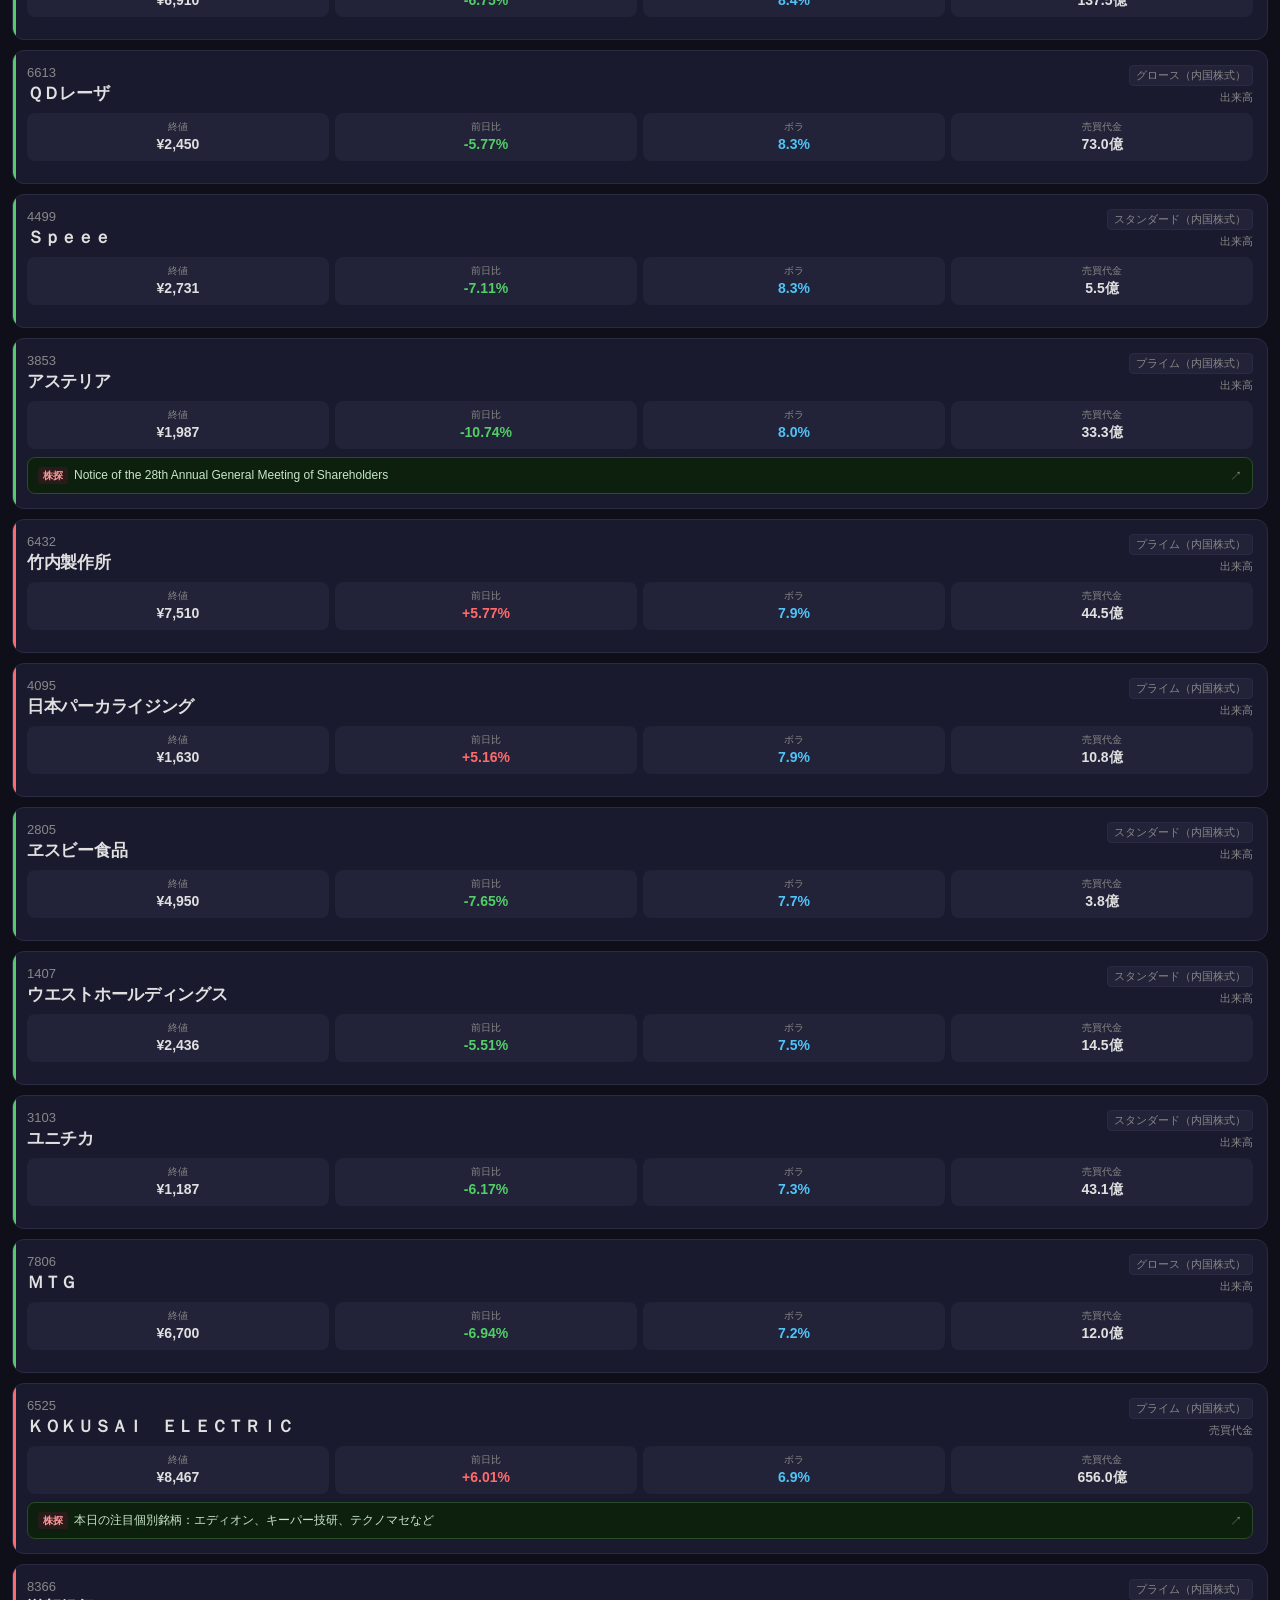
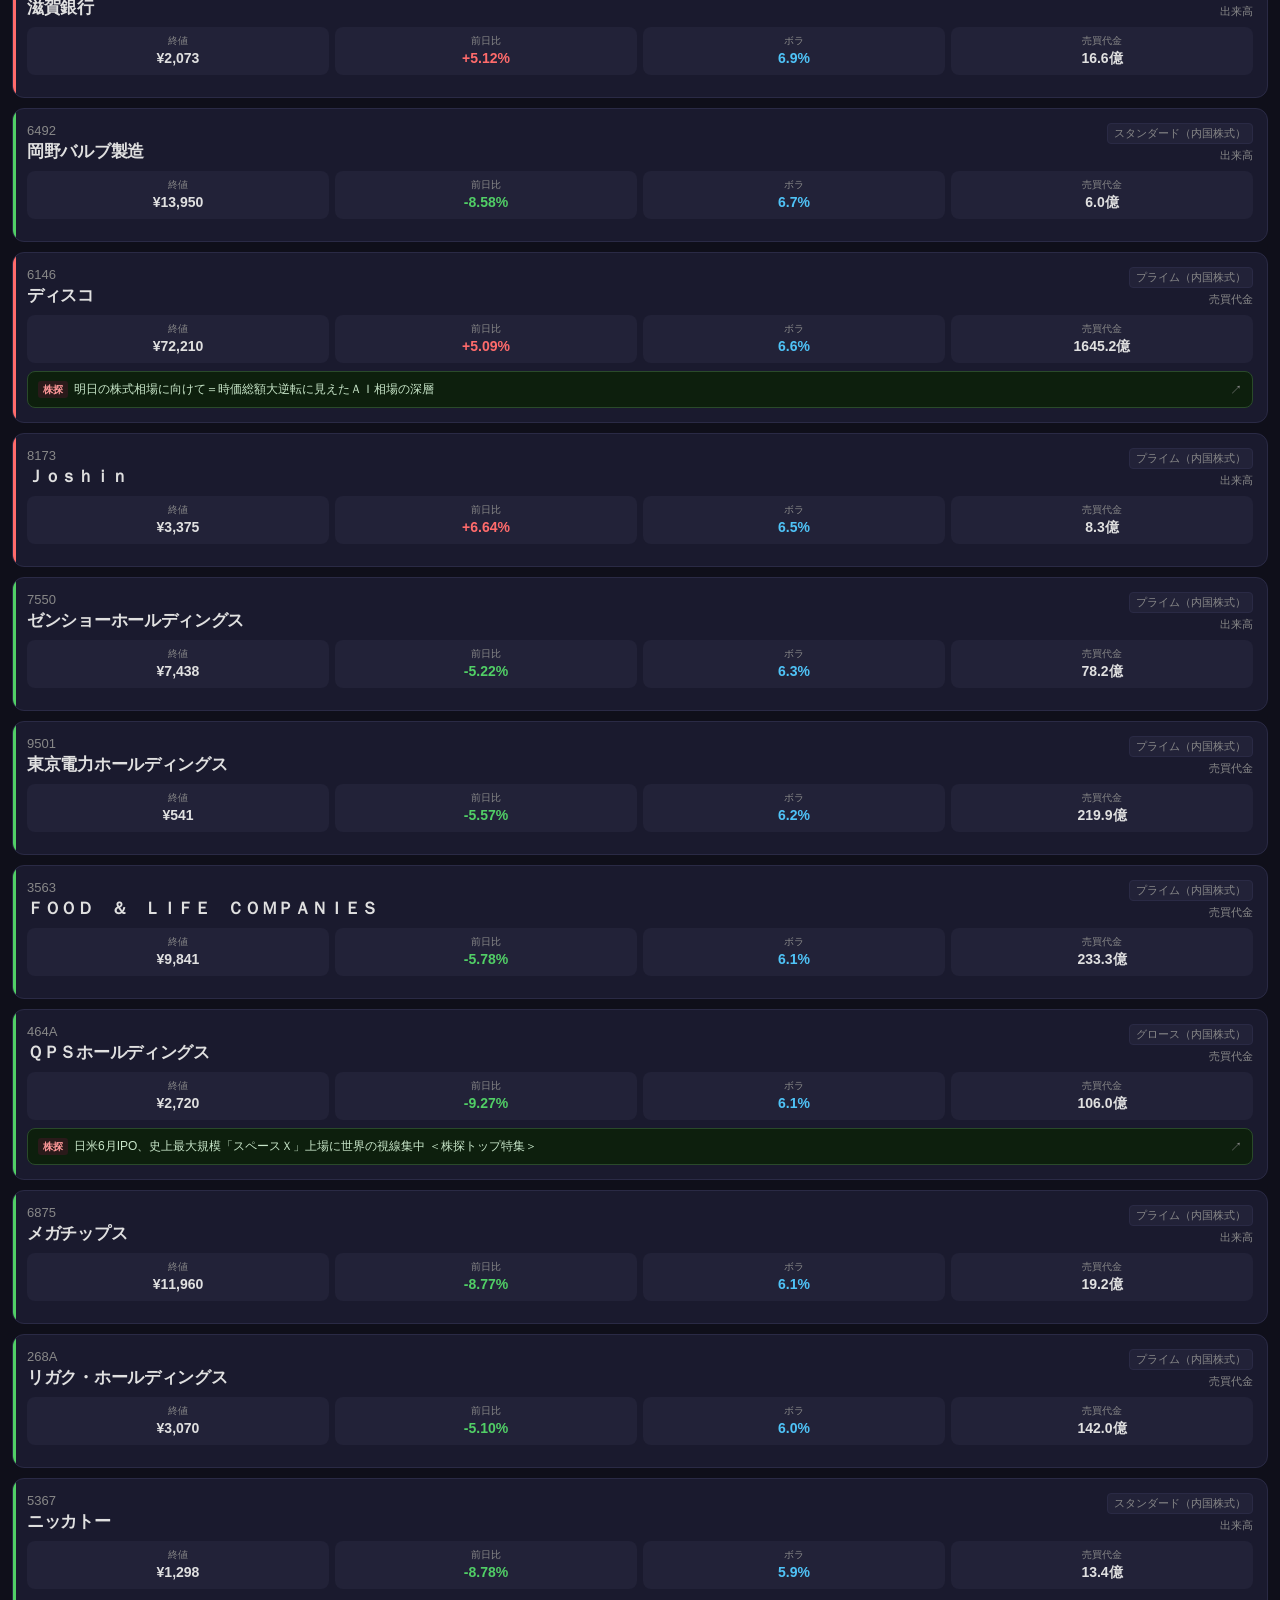
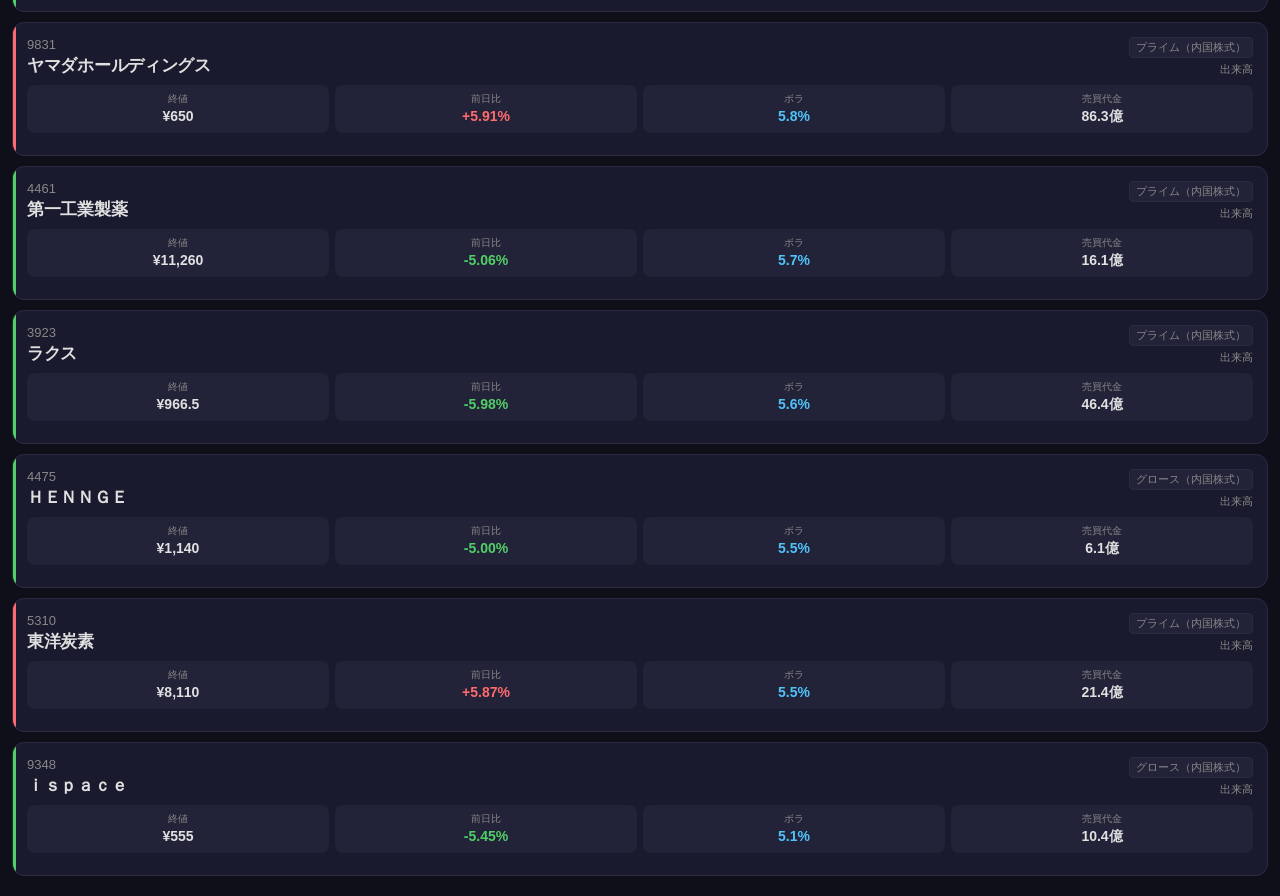
==== commit 862ff33d: "fix: market filter, PTS TOP button, vol period 2-column layout" ====
--- a/index.html
+++ b/index.html
@@ -56,13 +56,13 @@
           🔵 PTS下落
         </button>
       </div>
-      <div style="font-size:10px;color:var(--text2);margin-bottom:6px;">※通常スクリーニングに戻すには▶実行ボタンを押す</div>
+      <button onclick="exitPtsMode()" style="width:100%;margin-top:4px;background:#2a2a3a;border:1px solid #444;border-radius:8px;color:#aaa;padding:7px;font-size:11px;cursor:pointer;">⬆ TOPに戻る（通常スクリーニング）</button>
 
       <div class="filter-label">市場</div>
       <div id="market-btns" class="btn-group cols-4"></div>
 
       <div class="filter-label">ボラ計算期間</div>
-      <div id="vol-period-btns" class="btn-group cols-4"></div>
+      <div id="vol-period-btns" class="btn-group cols-2"></div>
       <div style="font-size:11px;color:var(--text2);margin:4px 0 8px;">※N日間の高値〜安値レンジ÷起点終値（S高連続→大きな値）</div>
 
       <div class="filter-label">フィルター条件</div>
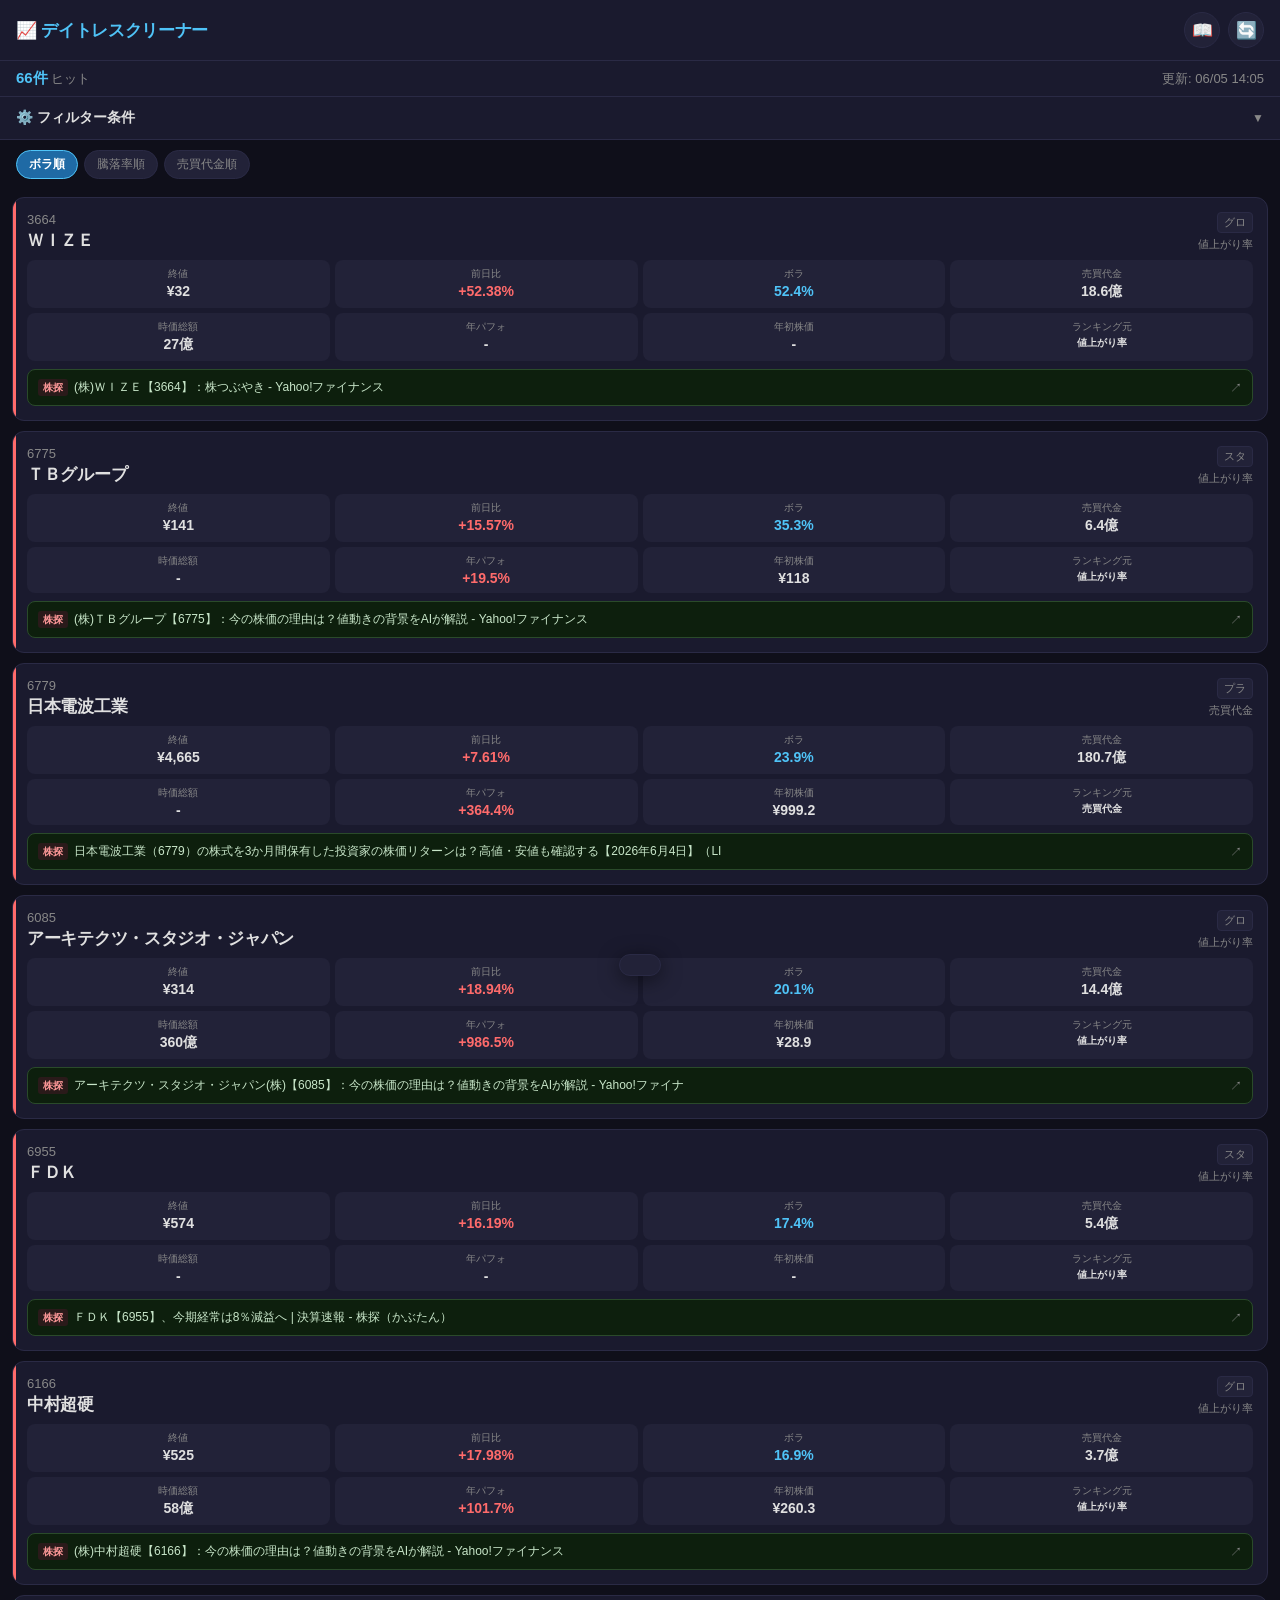
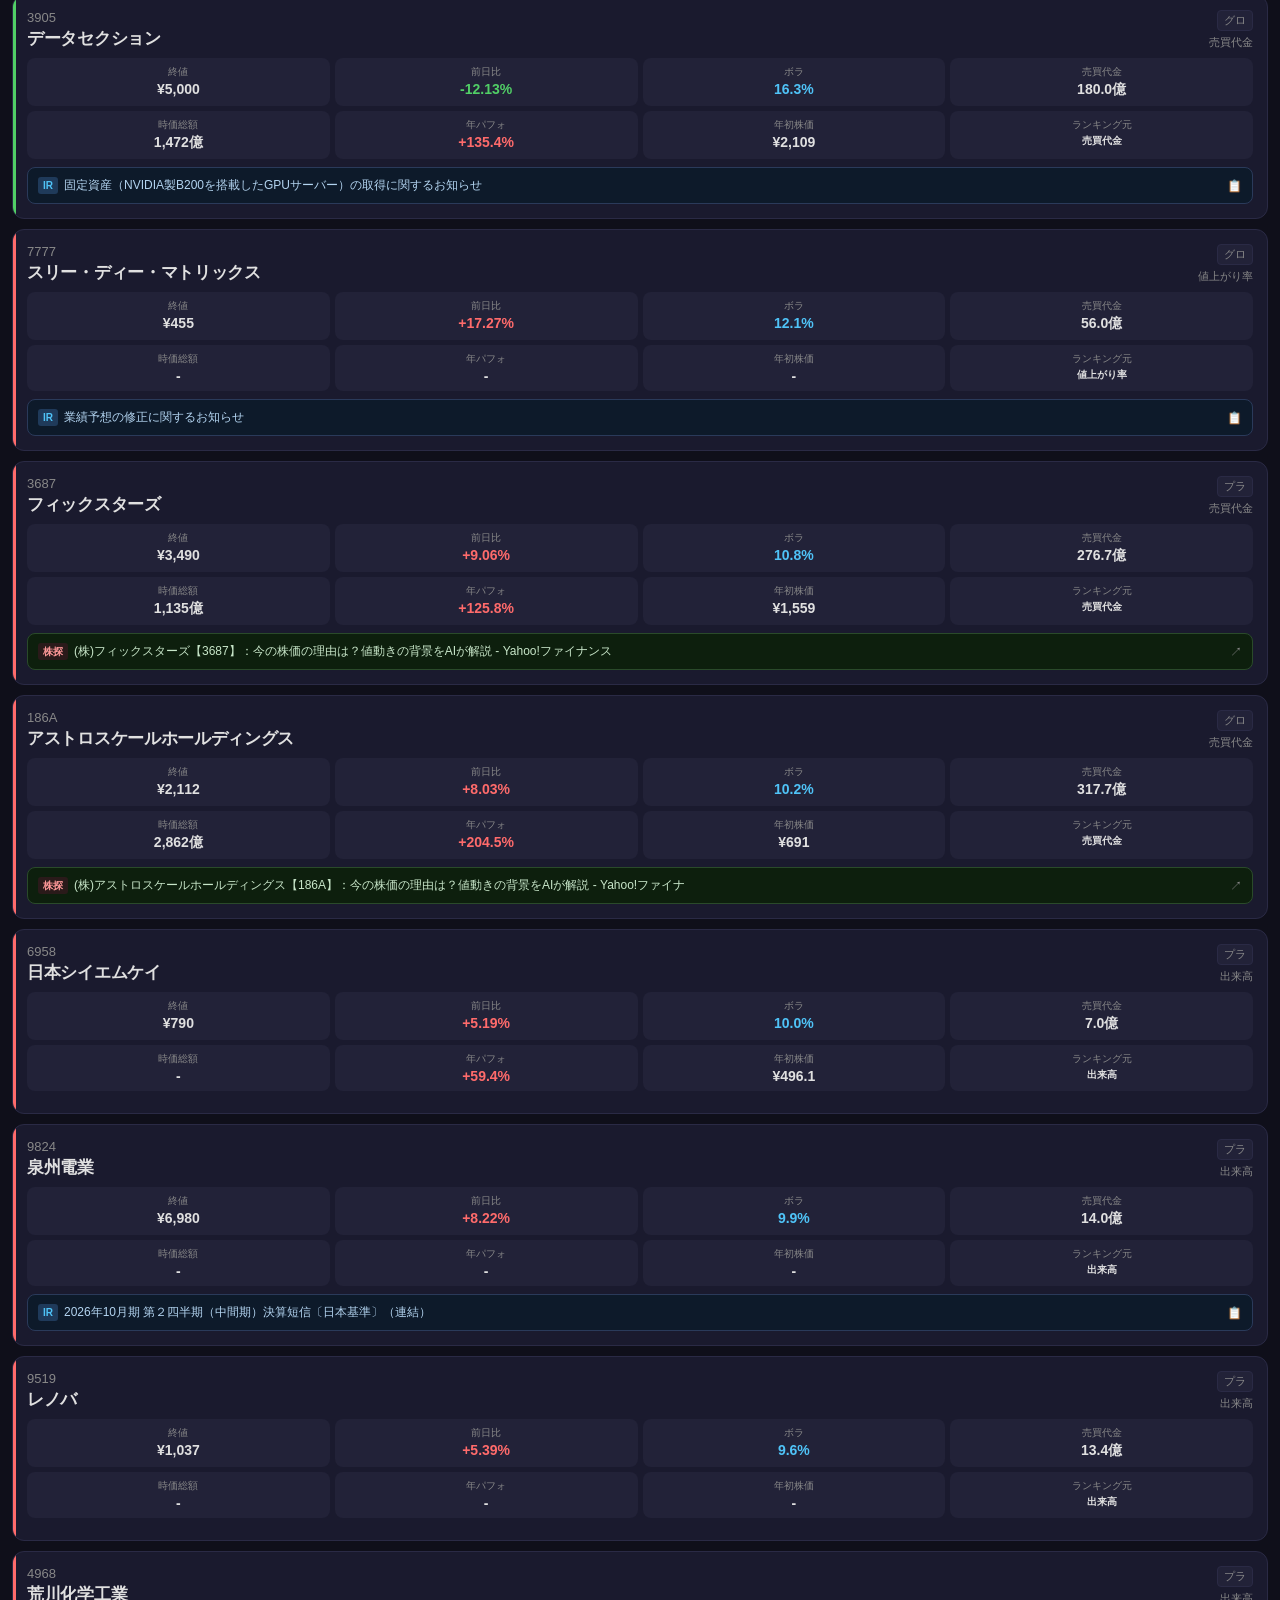
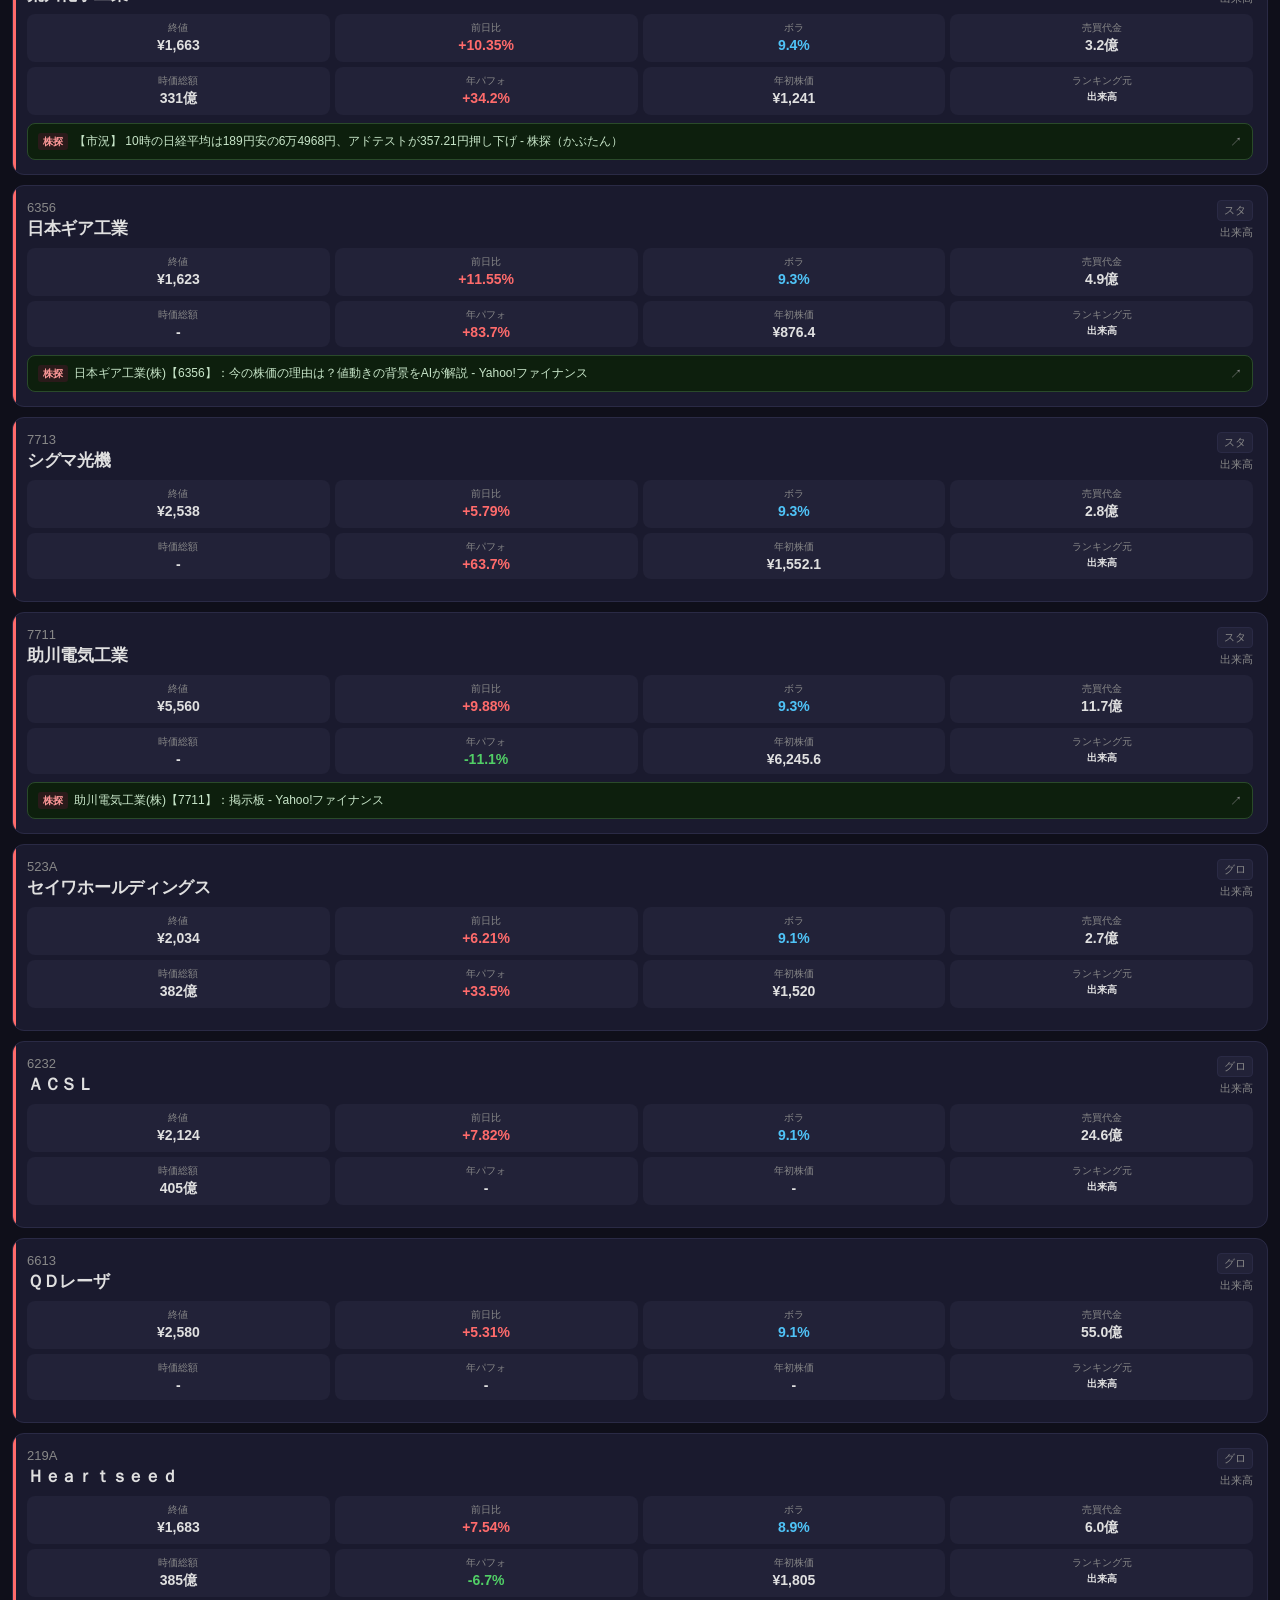
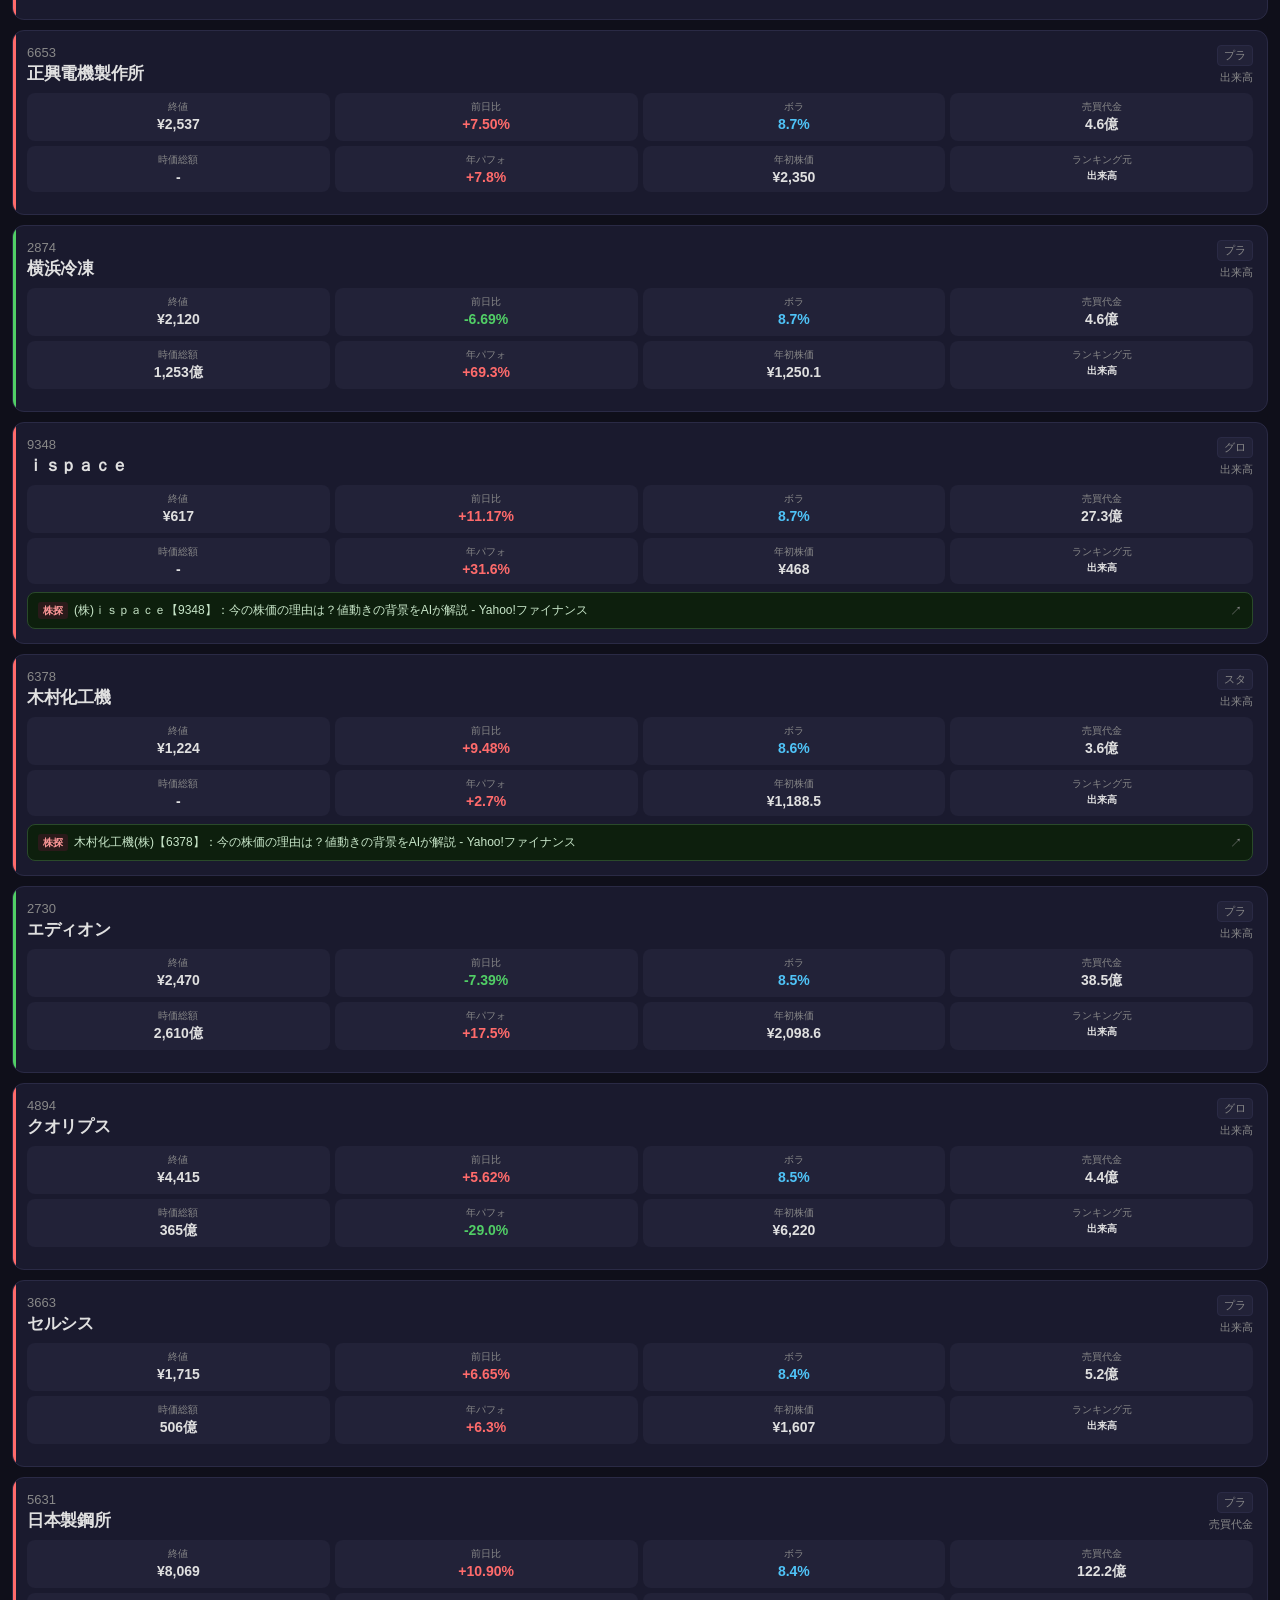
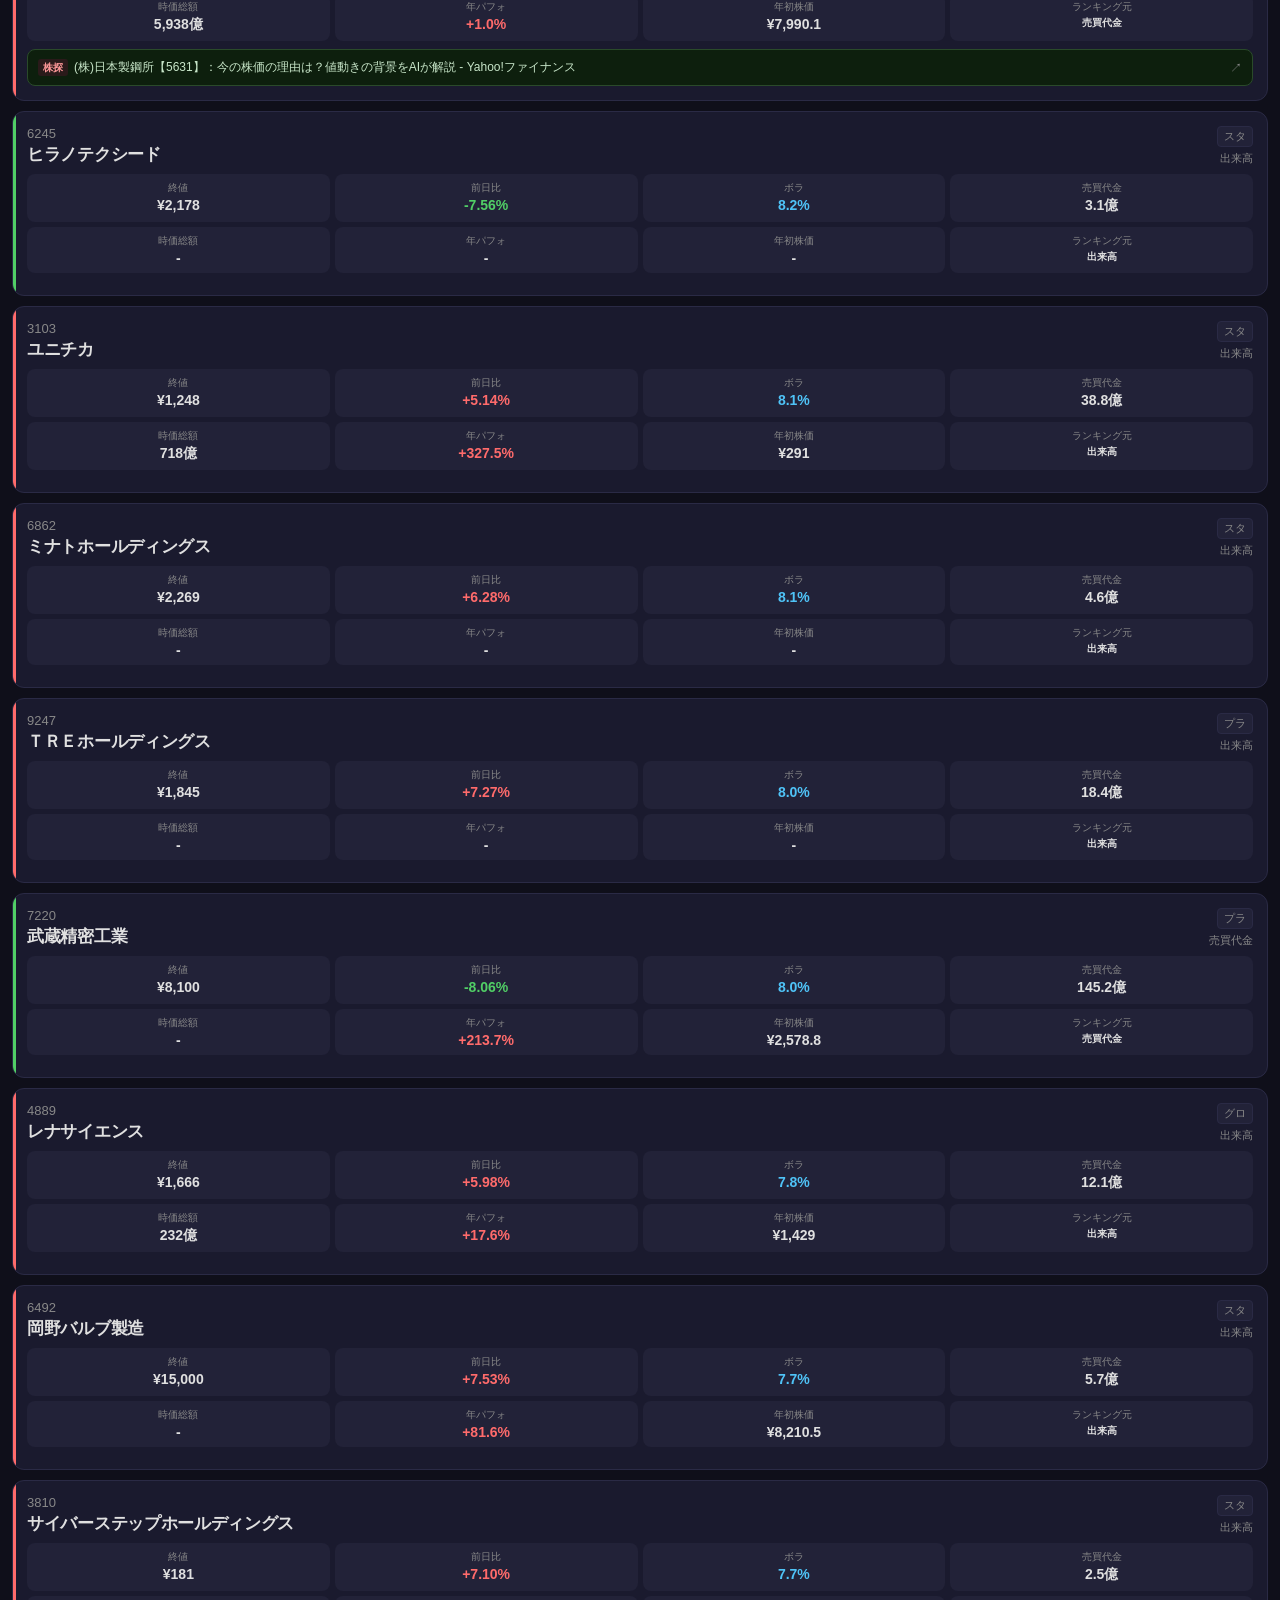
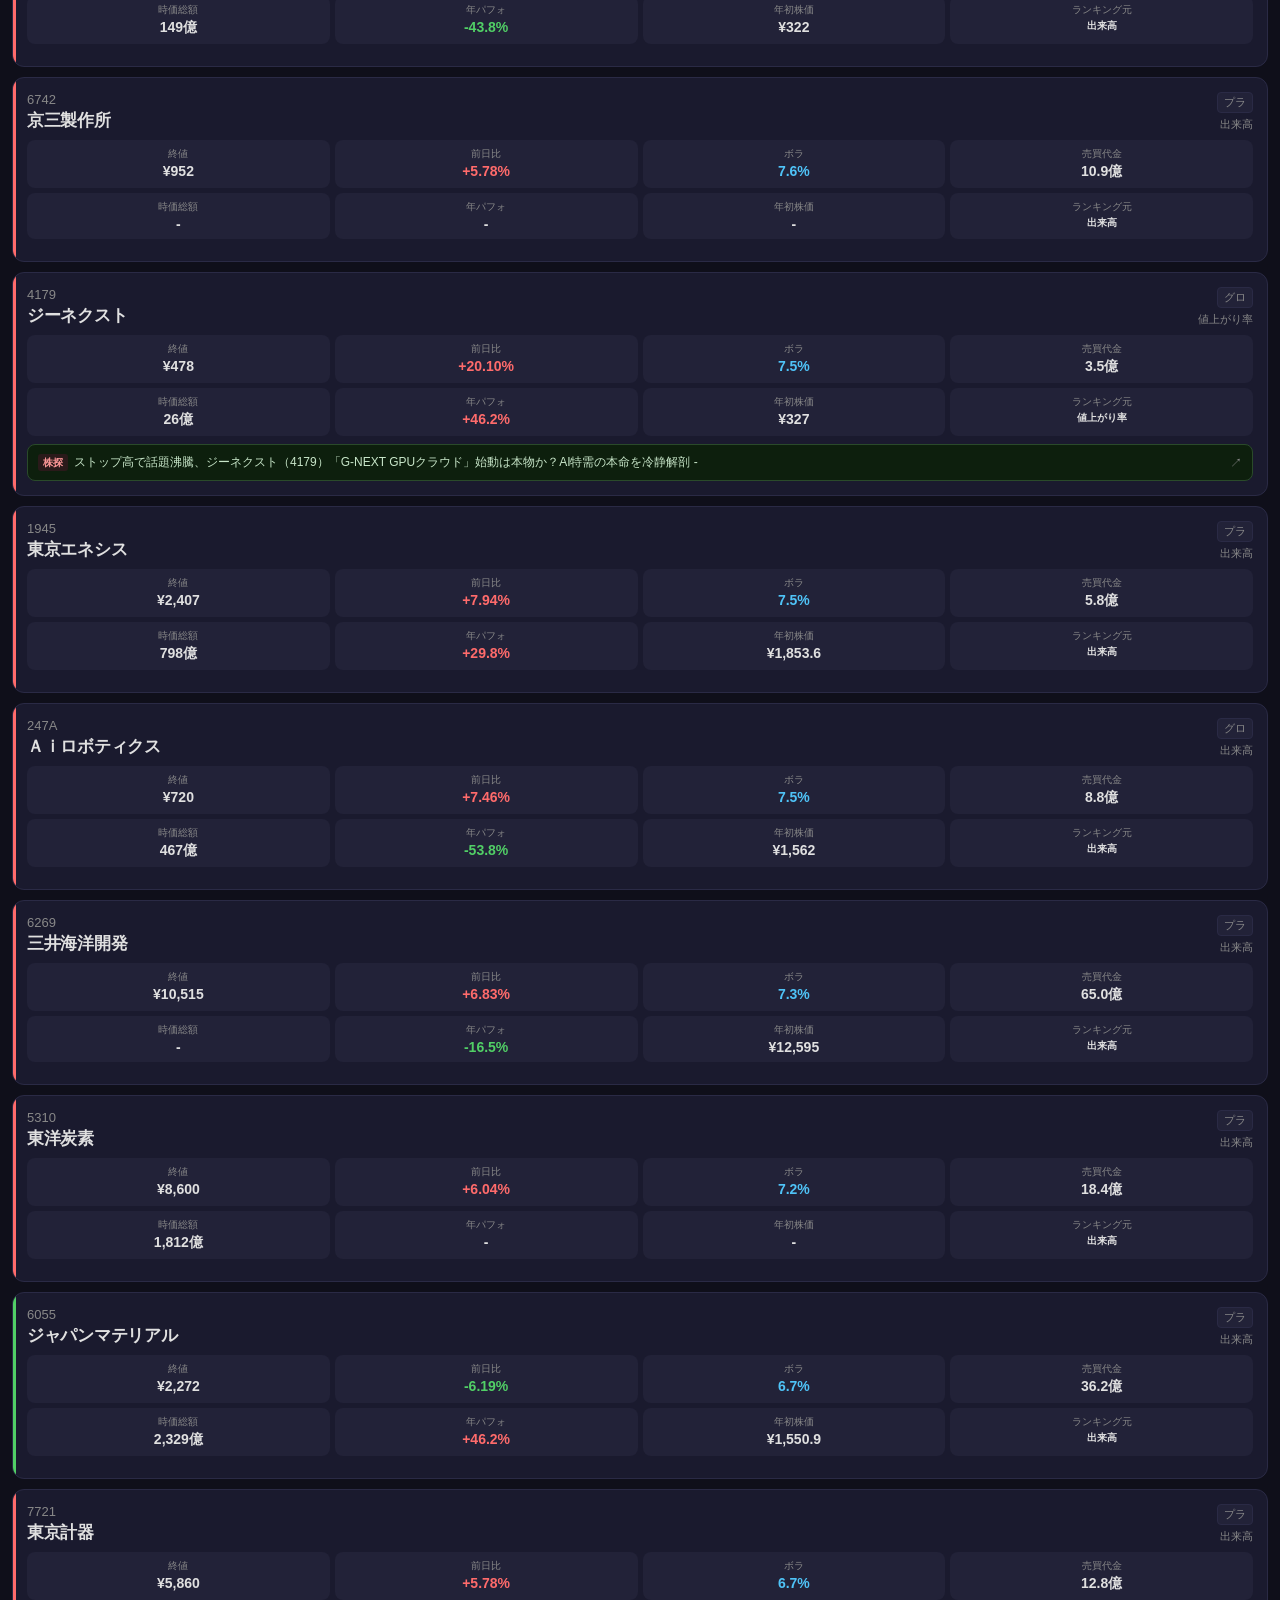
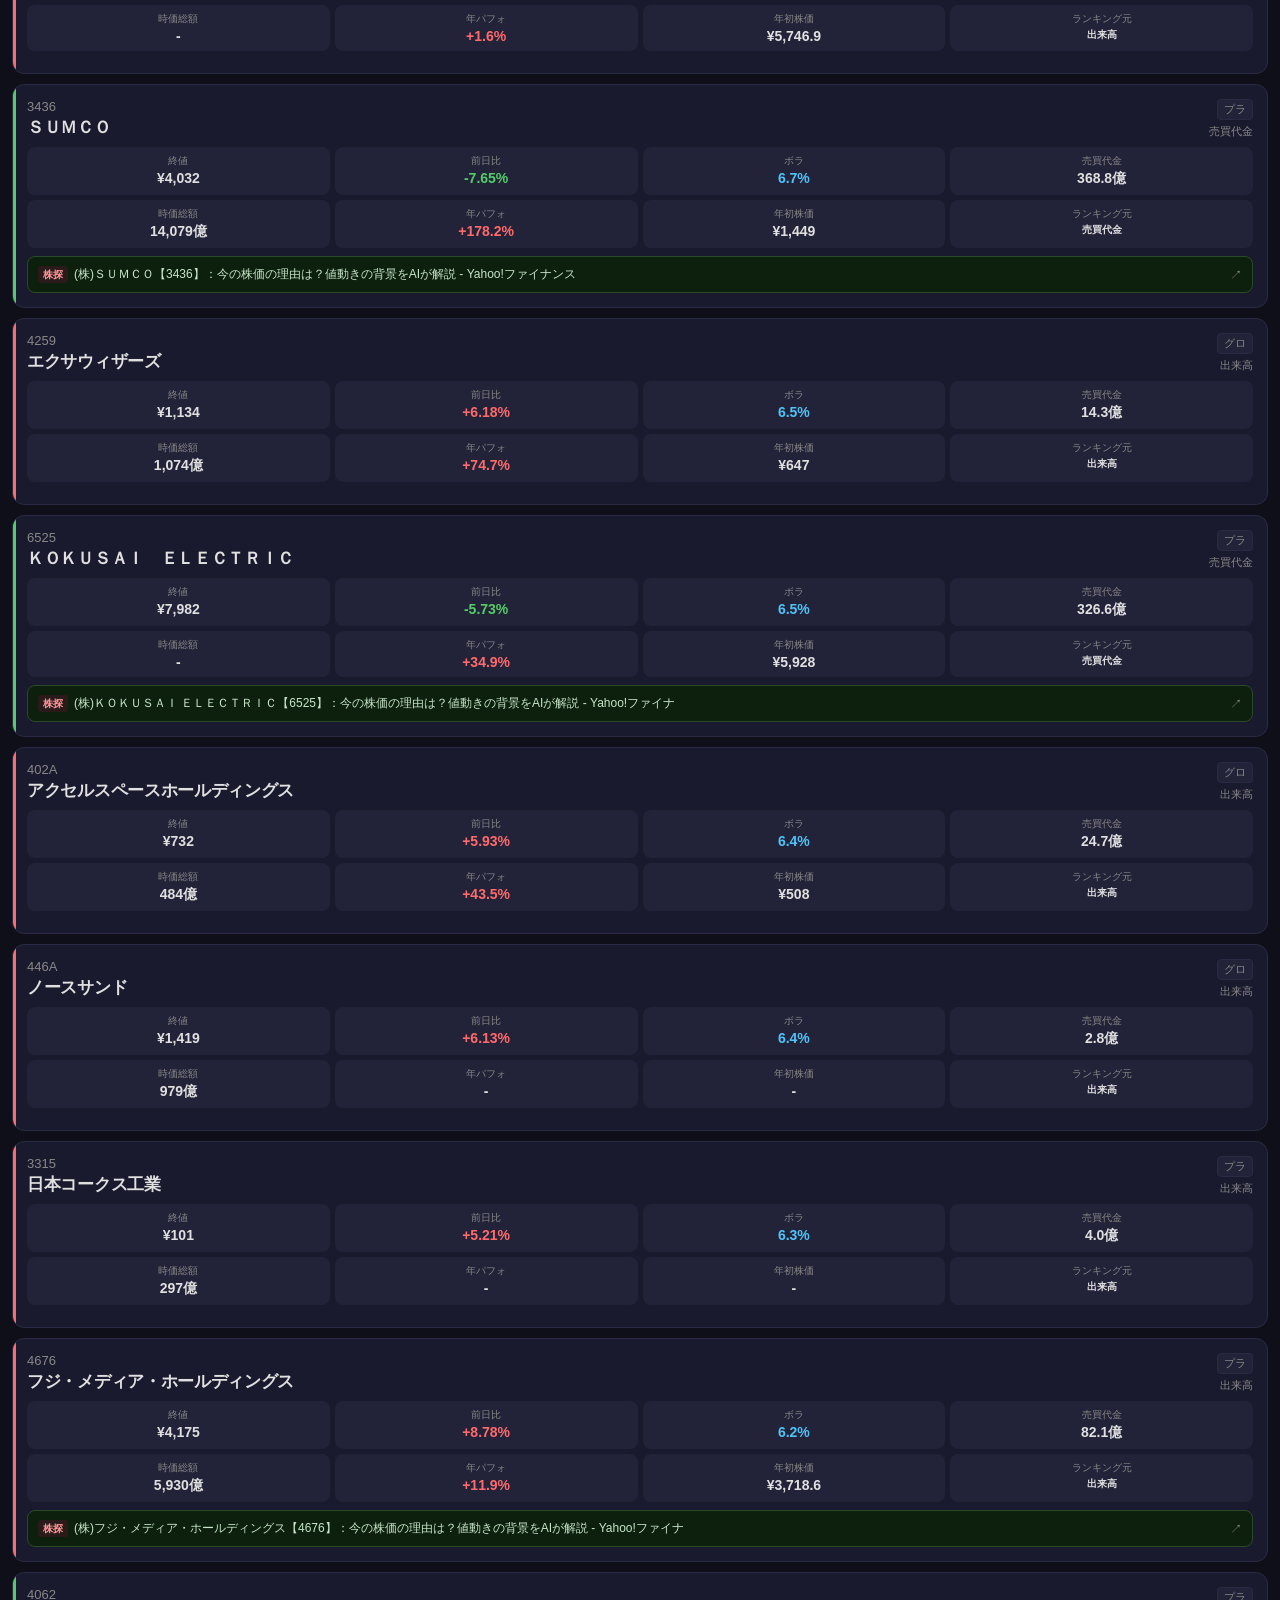
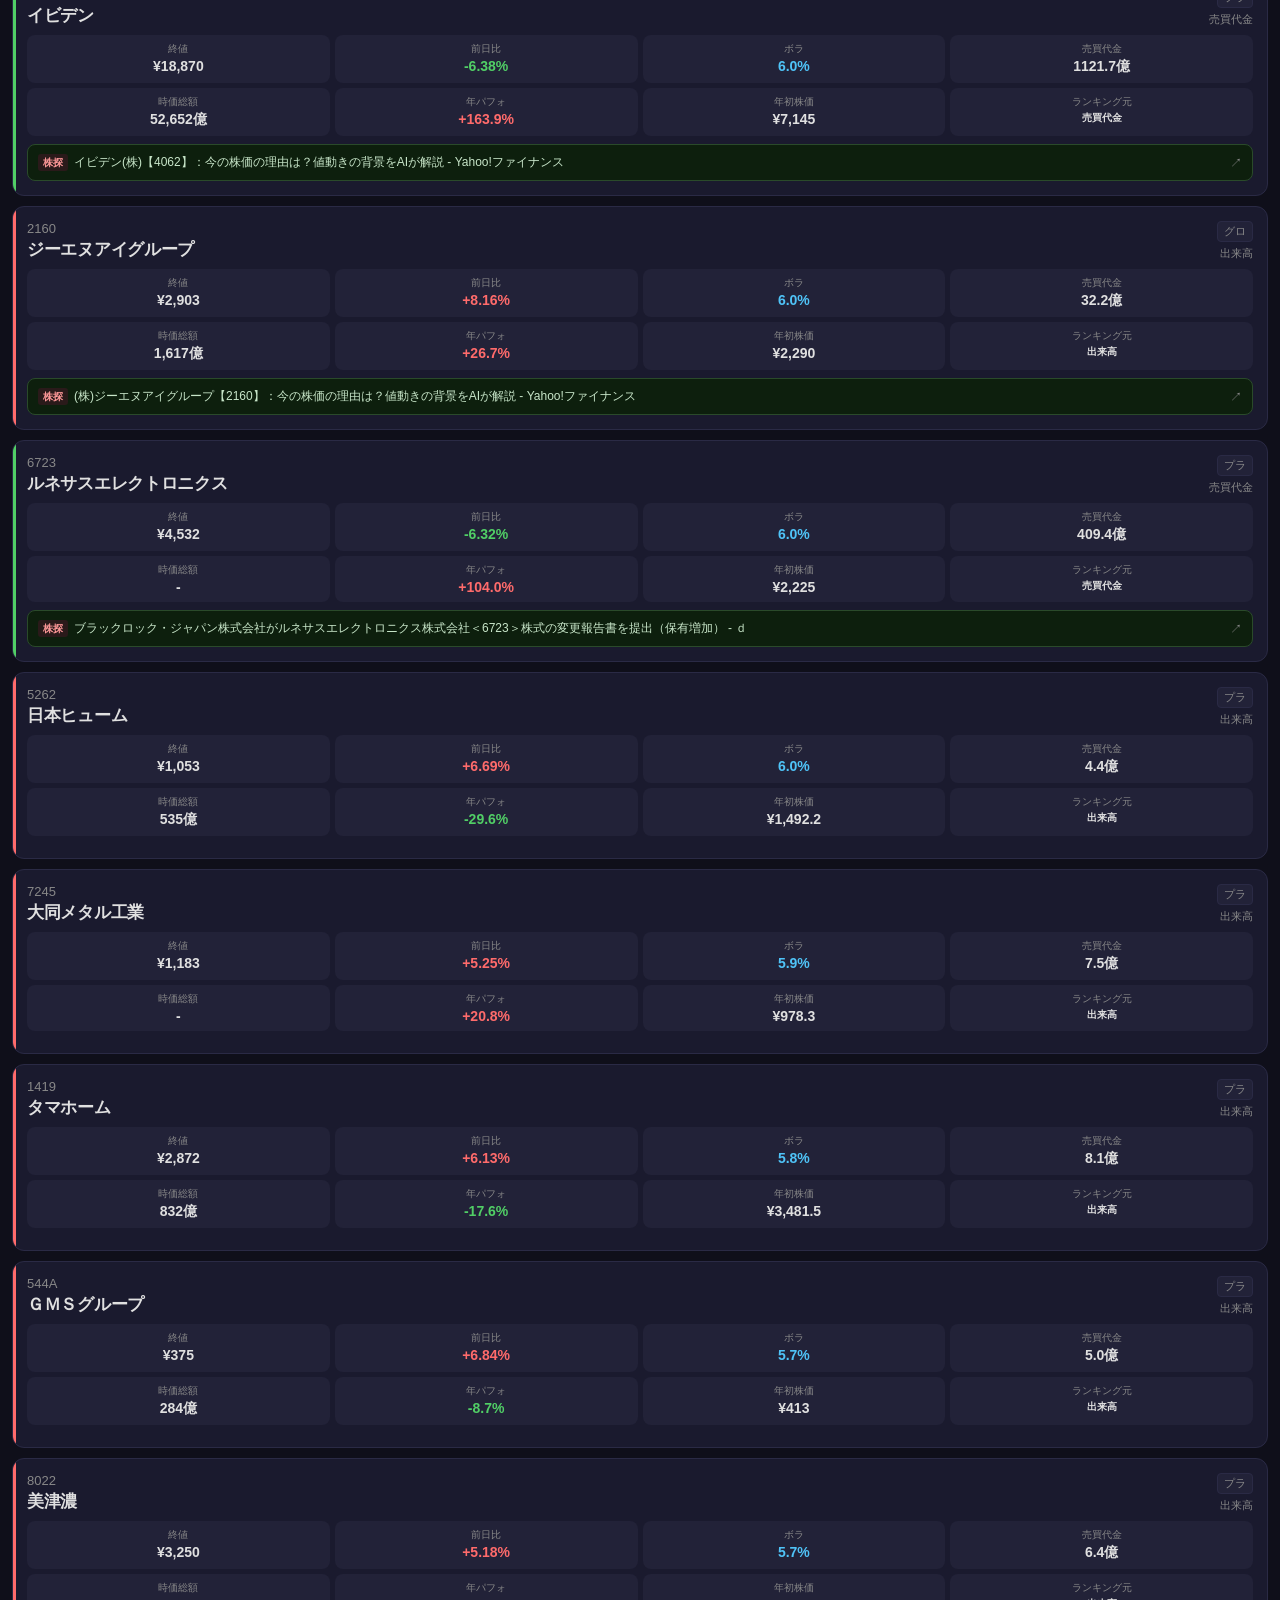
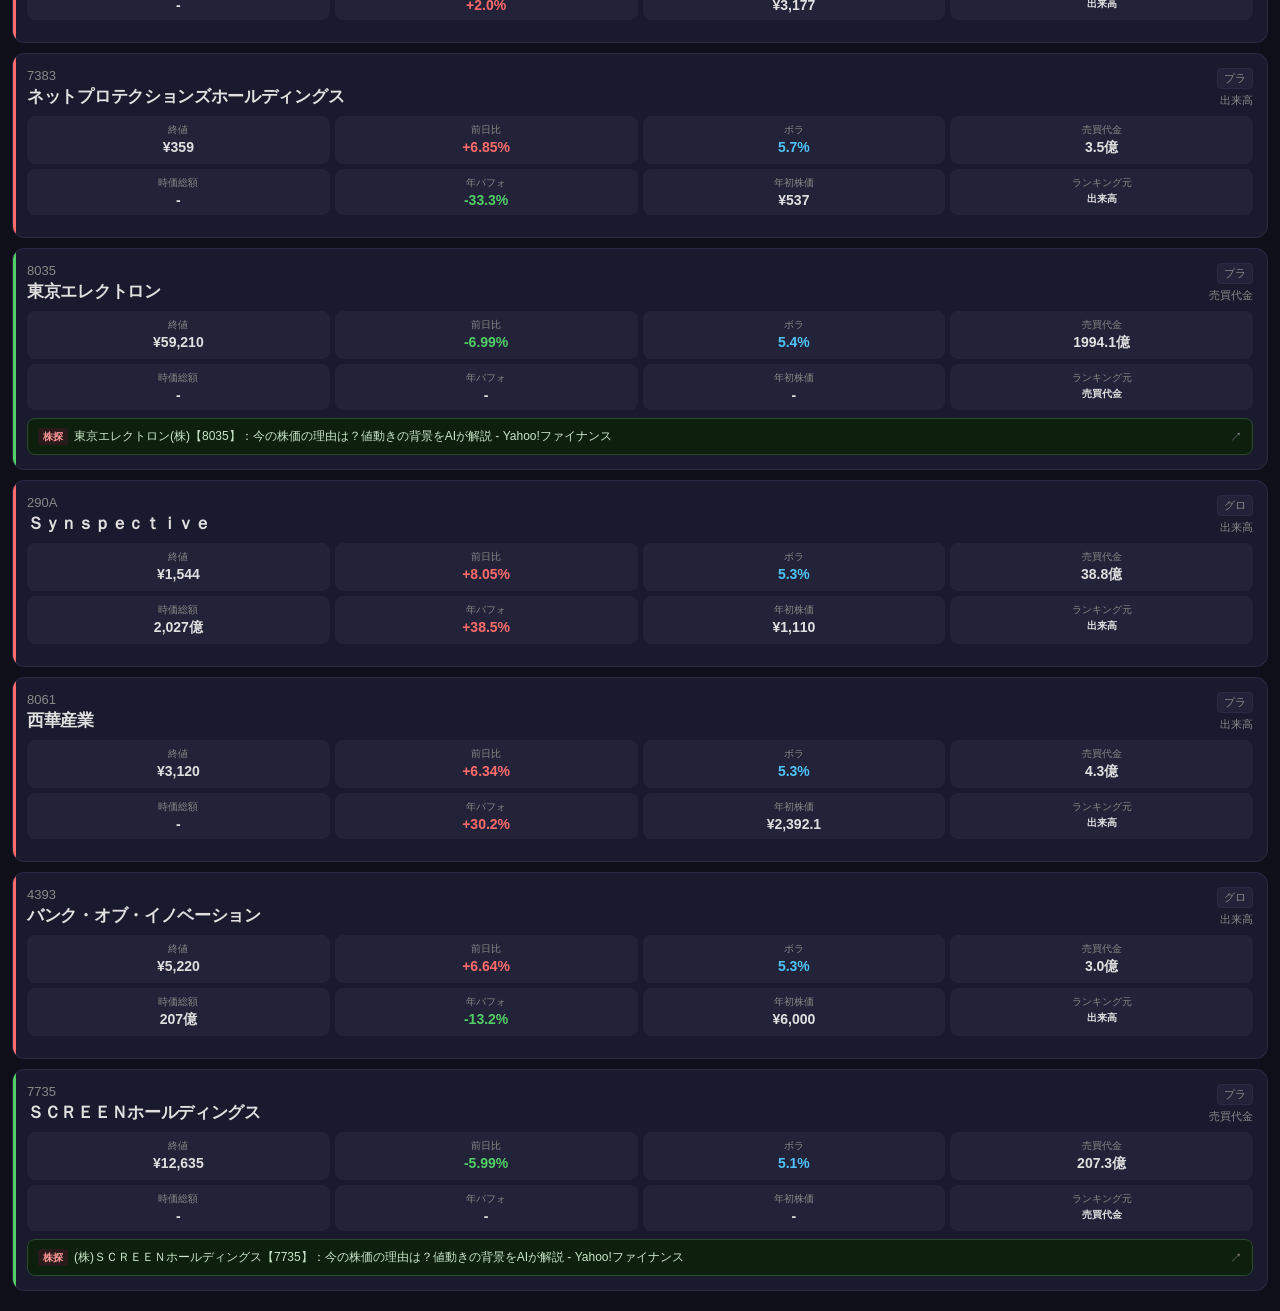
==== commit 2d0fb882: "feat: add help modal (📖) with usage guide to web/mobile/desktop" ====
--- a/index.html
+++ b/index.html
@@ -21,6 +21,7 @@
 <header>
   <div class="header-title">📈 デイトレスクリーナー</div>
   <div class="header-right">
+    <button id="help-btn" onclick="openHelp()" title="使い方">📖</button>
     <button class="icon-btn" id="refresh-btn" title="更新">🔄</button>
   </div>
 </header>
@@ -127,6 +128,117 @@
   </div>
 </div>
 
+<!-- ── Help Modal ── -->
+<div id="help-modal" onclick="if(event.target===this)closeHelp()">
+  <div class="help-sheet">
+    <div class="help-handle"></div>
+    <div class="help-header">
+      <span class="help-title">📖 デイトレスクリーナー 使い方</span>
+      <button class="help-close" onclick="closeHelp()">✕</button>
+    </div>
+    <div class="help-body">
+
+      <!-- アクセス -->
+      <div class="help-section">
+        <div class="help-section-title">🔗 アクセス方法</div>
+        <table class="help-table">
+          <tr><th>バージョン</th><th>アクセス先</th></tr>
+          <tr><td>📱 スマホ版</td><td><a class="help-link" href="https://jpn-x.github.io/kabu-screener/" target="_blank">このページ</a></td></tr>
+          <tr><td>🖥️ PC版（Web）</td><td><a class="help-link" href="https://jpn-x.github.io/kabu-screener/desktop.html" target="_blank">desktop.html</a></td></tr>
+          <tr><td>💻 PCソフト</td><td>デスクトップの「デイトレスクリーナー」</td></tr>
+        </table>
+        <div class="help-tip">💡 <strong>iPhoneホーム画面に追加</strong>：Safari で「共有」→「ホーム画面に追加」でアプリとして使えます</div>
+      </div>
+
+      <!-- スクリーニング -->
+      <div class="help-section">
+        <div class="help-section-title">🔍 スクリーニングの使い方</div>
+        <table class="help-table">
+          <tr><th>設定項目</th><th>内容</th></tr>
+          <tr><td>データソース</td><td>複数選択可。売買代金・出来高・値上がり率・値下がり率・ストップ高安</td></tr>
+          <tr><td>市場</td><td>全市場 / プライム / スタンダード / グロース</td></tr>
+          <tr><td>日中ボラ(%)≥</td><td>選択期間の高値〜安値のレンジ幅</td></tr>
+          <tr><td>売買代金(億)≥</td><td>当日の売買代金フィルター</td></tr>
+          <tr><td>前日比 絶対値≥</td><td>上昇・下落どちらも対象</td></tr>
+        </table>
+        <div class="help-tip">
+          <strong>デイトレ基本設定例</strong><br>
+          売買代金 + 値上がり率 + 値下がり率 を選択<br>
+          ボラ5%・売買代金2.5億・前日比5%
+        </div>
+      </div>
+
+      <!-- ボラ期間 -->
+      <div class="help-section">
+        <div class="help-section-title">📐 ボラ計算期間</div>
+        <table class="help-table">
+          <tr><th>期間</th><th>意味</th></tr>
+          <tr><td>当日</td><td>今日1日の高安レンジ</td></tr>
+          <tr><td>3日</td><td>直近3日間の最高値〜最安値 ÷ 起点終値</td></tr>
+          <tr><td>5日</td><td>1週間の値幅レンジ</td></tr>
+          <tr><td>20日</td><td>1ヶ月の高値〜安値の総レンジ</td></tr>
+        </table>
+        <div class="help-tip">💡 S高連続の銘柄は長期ボラが大きく出ます（例：2日でS高×2 = 80%超）</div>
+      </div>
+
+      <!-- 表示項目 -->
+      <div class="help-section">
+        <div class="help-section-title">📊 表示項目一覧</div>
+        <table class="help-table">
+          <tr><th>項目</th><th>内容</th></tr>
+          <tr><td>時価総額</td><td>最新の時価総額（億円）</td></tr>
+          <tr><td>年パフォ</td><td><span class="help-tag up">+%</span>年初来パフォーマンス（1月第1営業日〜直近）</td></tr>
+          <tr><td>年初株価</td><td>大発会（1月第1営業日）の終値</td></tr>
+          <tr><td>ボラ(当日)</td><td>選択期間の高安レンジ率</td></tr>
+          <tr><td>売買代金(億)</td><td>当日の売買代金</td></tr>
+          <tr><td>材料</td><td><span class="help-tag ir">IR</span>公式開示 / <span class="help-tag dn">みんかぶ</span> / Google News</td></tr>
+        </table>
+      </div>
+
+      <!-- PTS -->
+      <div class="help-section">
+        <div class="help-section-title">🔴🔵 PTSランキング</div>
+        <div class="help-tip">
+          <strong>🔴 PTS上昇</strong> / <strong>🔵 PTS下落</strong> ボタンで夜間取引ランキングを確認<br>
+          各最大100件（5ページ分）を取得<br>
+          「⬆ TOPに戻る」で通常スクリーニングに戻る
+        </div>
+        <div class="help-tip">💡 翌朝の値動き予測に活用：引け後にPTS上昇している銘柄は翌朝ギャップアップしやすい</div>
+      </div>
+
+      <!-- 材料 -->
+      <div class="help-section">
+        <div class="help-section-title">📰 材料の見方</div>
+        <table class="help-table">
+          <tr><th>バッジ</th><th>ソース</th></tr>
+          <tr><td><span class="help-tag ir">IR/本日</span></td><td>TDnet（東証適時開示）当日発表</td></tr>
+          <tr><td><span class="help-tag ir">IR/前日</span></td><td>TDnet（東証適時開示）前日発表 ※最も重要</td></tr>
+          <tr><td><span class="help-tag dn">みんかぶ</span></td><td>みんかぶニュース</td></tr>
+          <tr><td><span class="help-tag">ニュース</span></td><td>Google News RSS</td></tr>
+        </table>
+        <div class="help-tip">💡 材料をタップするとソースページが開きます。📋アイコンがある場合は全IR一覧を表示できます</div>
+      </div>
+
+      <!-- データ更新 -->
+      <div class="help-section">
+        <div class="help-section-title">⏰ データ更新</div>
+        <table class="help-table">
+          <tr><th>時間帯</th><th>状態</th></tr>
+          <tr><td>平日 9:00〜16:40 JST</td><td>20分ごとに自動更新</td></tr>
+          <tr><td>深夜〜8:59 JST</td><td>前日の最終データを表示</td></tr>
+        </table>
+        <div class="help-tip">🔄 ヘッダーの更新ボタンで最新データに手動リロードできます</div>
+      </div>
+
+      <!-- 免責 -->
+      <div class="help-warning">
+        ⚠️ 本ツールは情報提供を目的とするものであり、投資の推奨・売買の勧誘を行うものではありません。投資判断はご自身の責任において行ってください。データの正確性・完全性を保証するものではありません。
+      </div>
+
+    </div>
+  </div>
+</div>
+
 <script src="assets/app.js"></script>
 </body>
 </html>
--- a/assets/style.css
+++ b/assets/style.css
@@ -304,7 +304,7 @@
 .card-metrics {
   display: grid;
   grid-template-columns: repeat(4, 1fr);
-  gap: 6px;
+  gap: 5px;
   margin-bottom: 8px;
 }
 
@@ -490,3 +490,142 @@
   font-weight: 600;
   cursor: pointer;
 }
+
+/* ── Help Modal ── */
+#help-btn {
+  background: var(--surface2);
+  border: 1px solid var(--border);
+  border-radius: 50%;
+  width: 36px; height: 36px;
+  display: flex; align-items: center; justify-content: center;
+  font-size: 17px; cursor: pointer; color: var(--text);
+  transition: background .15s;
+  flex-shrink: 0;
+}
+#help-btn:hover, #help-btn:active { background: var(--accent2); }
+
+#help-modal {
+  position: fixed; inset: 0;
+  background: rgba(0,0,0,.75);
+  z-index: 400;
+  display: flex; align-items: flex-end;
+  opacity: 0; pointer-events: none;
+  transition: opacity .25s;
+}
+#help-modal.open { opacity: 1; pointer-events: auto; }
+
+.help-sheet {
+  background: var(--surface);
+  border-top: 1px solid var(--border);
+  border-radius: 20px 20px 0 0;
+  width: 100%;
+  max-height: 88svh;
+  overflow-y: auto;
+  transform: translateY(100%);
+  transition: transform .3s;
+  padding-bottom: calc(24px + env(safe-area-inset-bottom));
+}
+#help-modal.open .help-sheet { transform: translateY(0); }
+
+.help-handle {
+  width: 36px; height: 4px;
+  background: var(--border);
+  border-radius: 2px;
+  margin: 12px auto 0;
+}
+
+.help-header {
+  display: flex; align-items: center;
+  padding: 14px 18px 8px;
+  border-bottom: 1px solid var(--border);
+}
+.help-title {
+  flex: 1;
+  font-size: 17px; font-weight: 700;
+  color: var(--accent);
+}
+.help-close {
+  background: none; border: none; color: var(--text2);
+  font-size: 22px; cursor: pointer; padding: 0 4px;
+}
+
+.help-body { padding: 12px 18px 8px; }
+
+.help-section {
+  margin-bottom: 20px;
+}
+.help-section-title {
+  font-size: 13px; font-weight: 700;
+  color: var(--accent2);
+  border-left: 3px solid var(--accent2);
+  padding-left: 8px;
+  margin-bottom: 10px;
+}
+
+.help-table {
+  width: 100%;
+  border-collapse: collapse;
+  font-size: 12px;
+  margin-bottom: 8px;
+}
+.help-table th {
+  background: var(--surface2);
+  color: var(--text2);
+  padding: 6px 8px;
+  text-align: left;
+  font-weight: 600;
+  border-bottom: 1px solid var(--border);
+}
+.help-table td {
+  padding: 7px 8px;
+  border-bottom: 1px solid #1e1e30;
+  color: var(--text);
+  vertical-align: top;
+  line-height: 1.5;
+}
+.help-table tr:last-child td { border-bottom: none; }
+
+.help-tag {
+  display: inline-block;
+  background: var(--surface2);
+  border: 1px solid var(--border);
+  border-radius: 4px;
+  padding: 1px 6px;
+  font-size: 11px;
+  color: var(--accent);
+  margin-right: 4px;
+}
+.help-tag.up   { color: var(--up);   border-color: var(--up); }
+.help-tag.dn   { color: var(--down); border-color: var(--down); }
+.help-tag.gold { color: var(--gold); border-color: var(--gold); }
+.help-tag.ir   { background: #1f3a5a; color: var(--accent); }
+
+.help-tip {
+  background: #0d1a2a;
+  border: 1px solid var(--accent2);
+  border-radius: var(--radius-sm);
+  padding: 10px 12px;
+  font-size: 12px;
+  color: var(--text2);
+  line-height: 1.6;
+  margin-bottom: 8px;
+}
+.help-tip strong { color: var(--text); }
+
+.help-link {
+  color: var(--accent);
+  text-decoration: none;
+  font-size: 12px;
+}
+.help-link:hover { text-decoration: underline; }
+
+.help-warning {
+  background: #1a1a0a;
+  border: 1px solid #555500;
+  border-radius: var(--radius-sm);
+  padding: 10px 12px;
+  font-size: 11px;
+  color: #aaa860;
+  line-height: 1.6;
+  margin-top: 12px;
+}
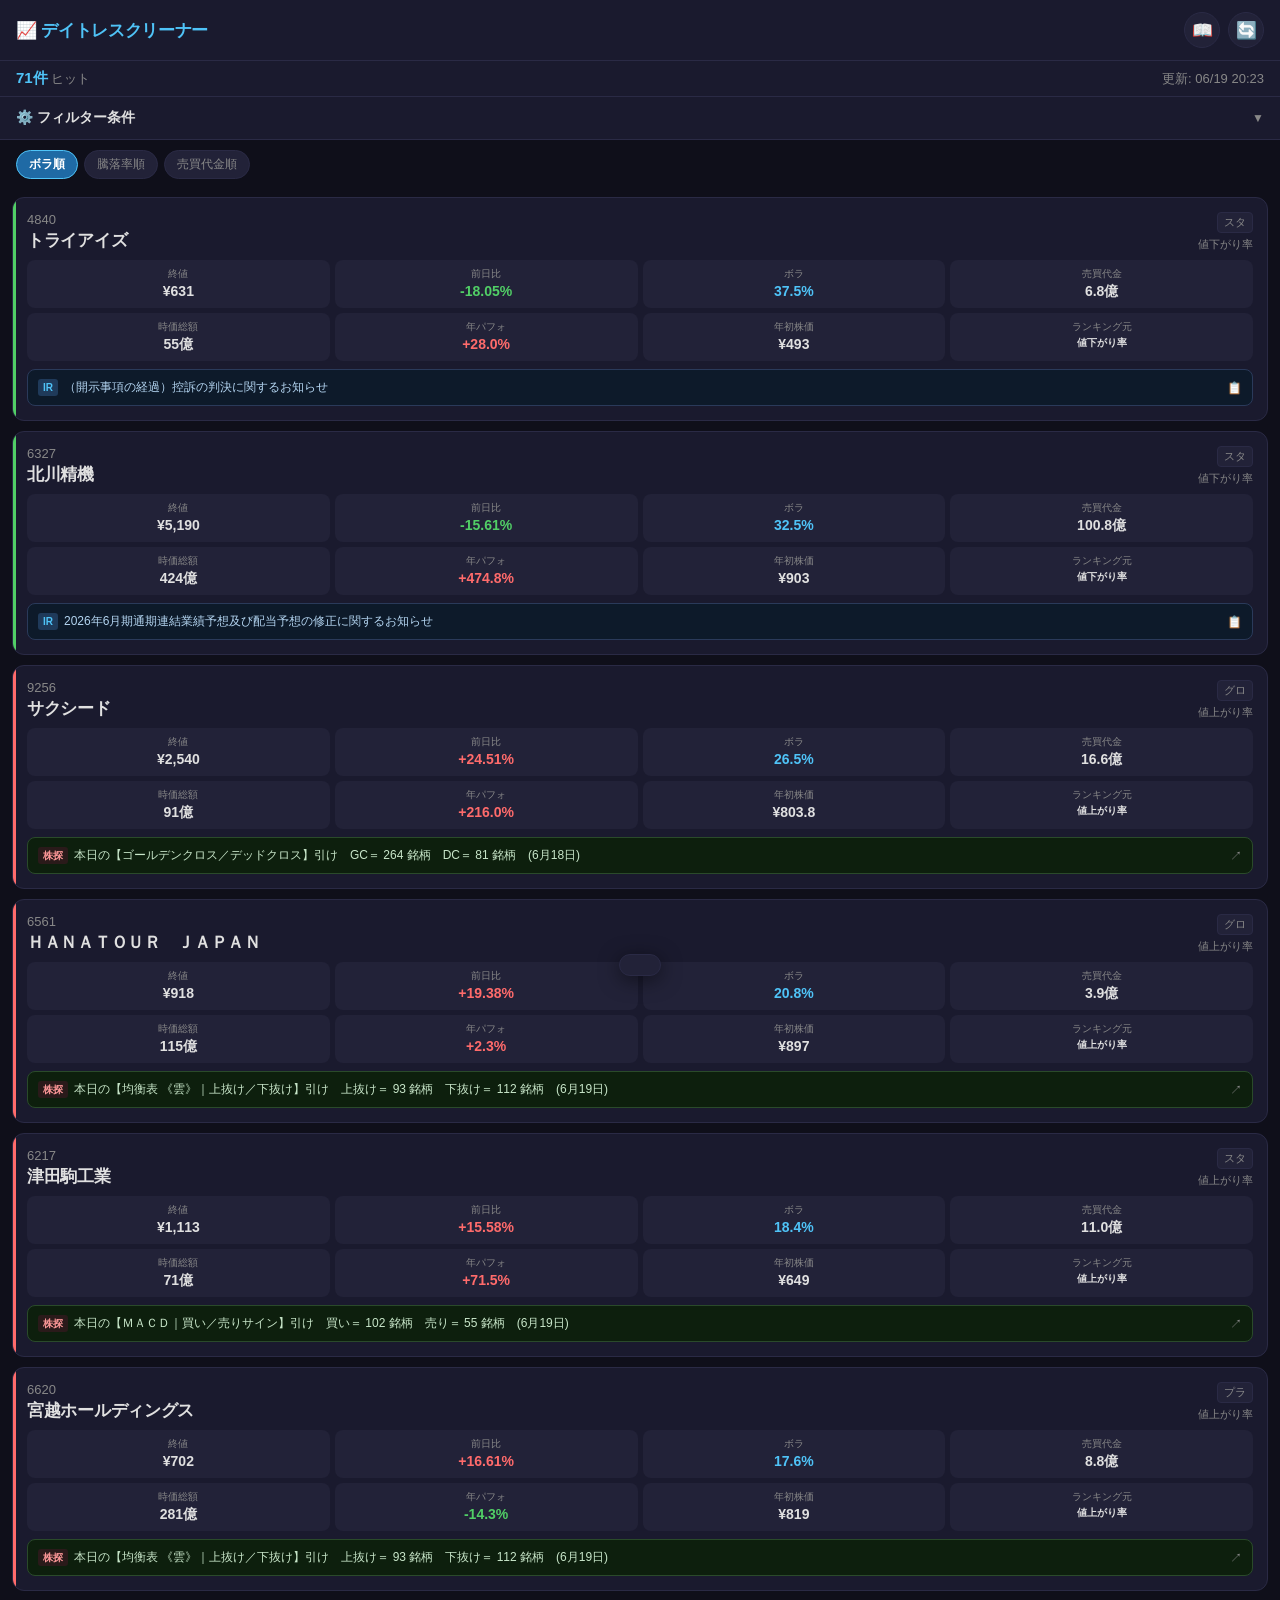
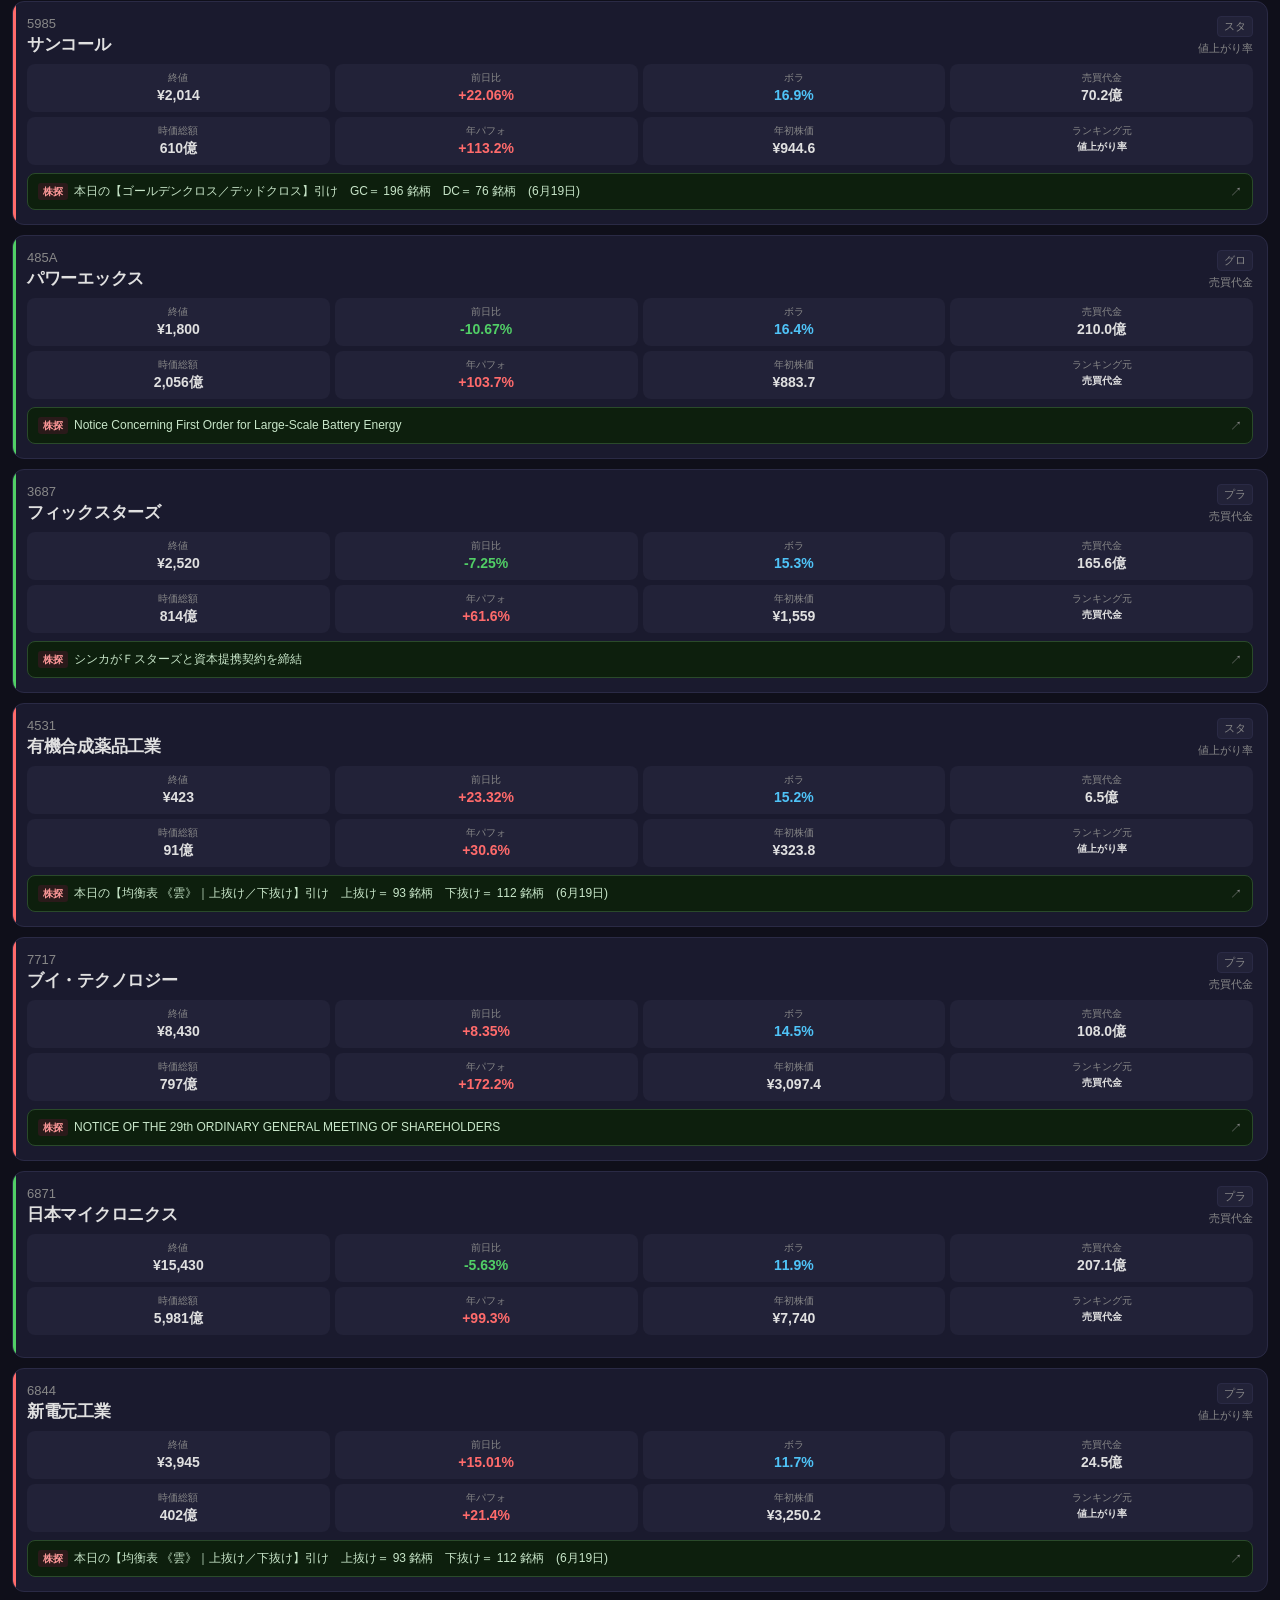
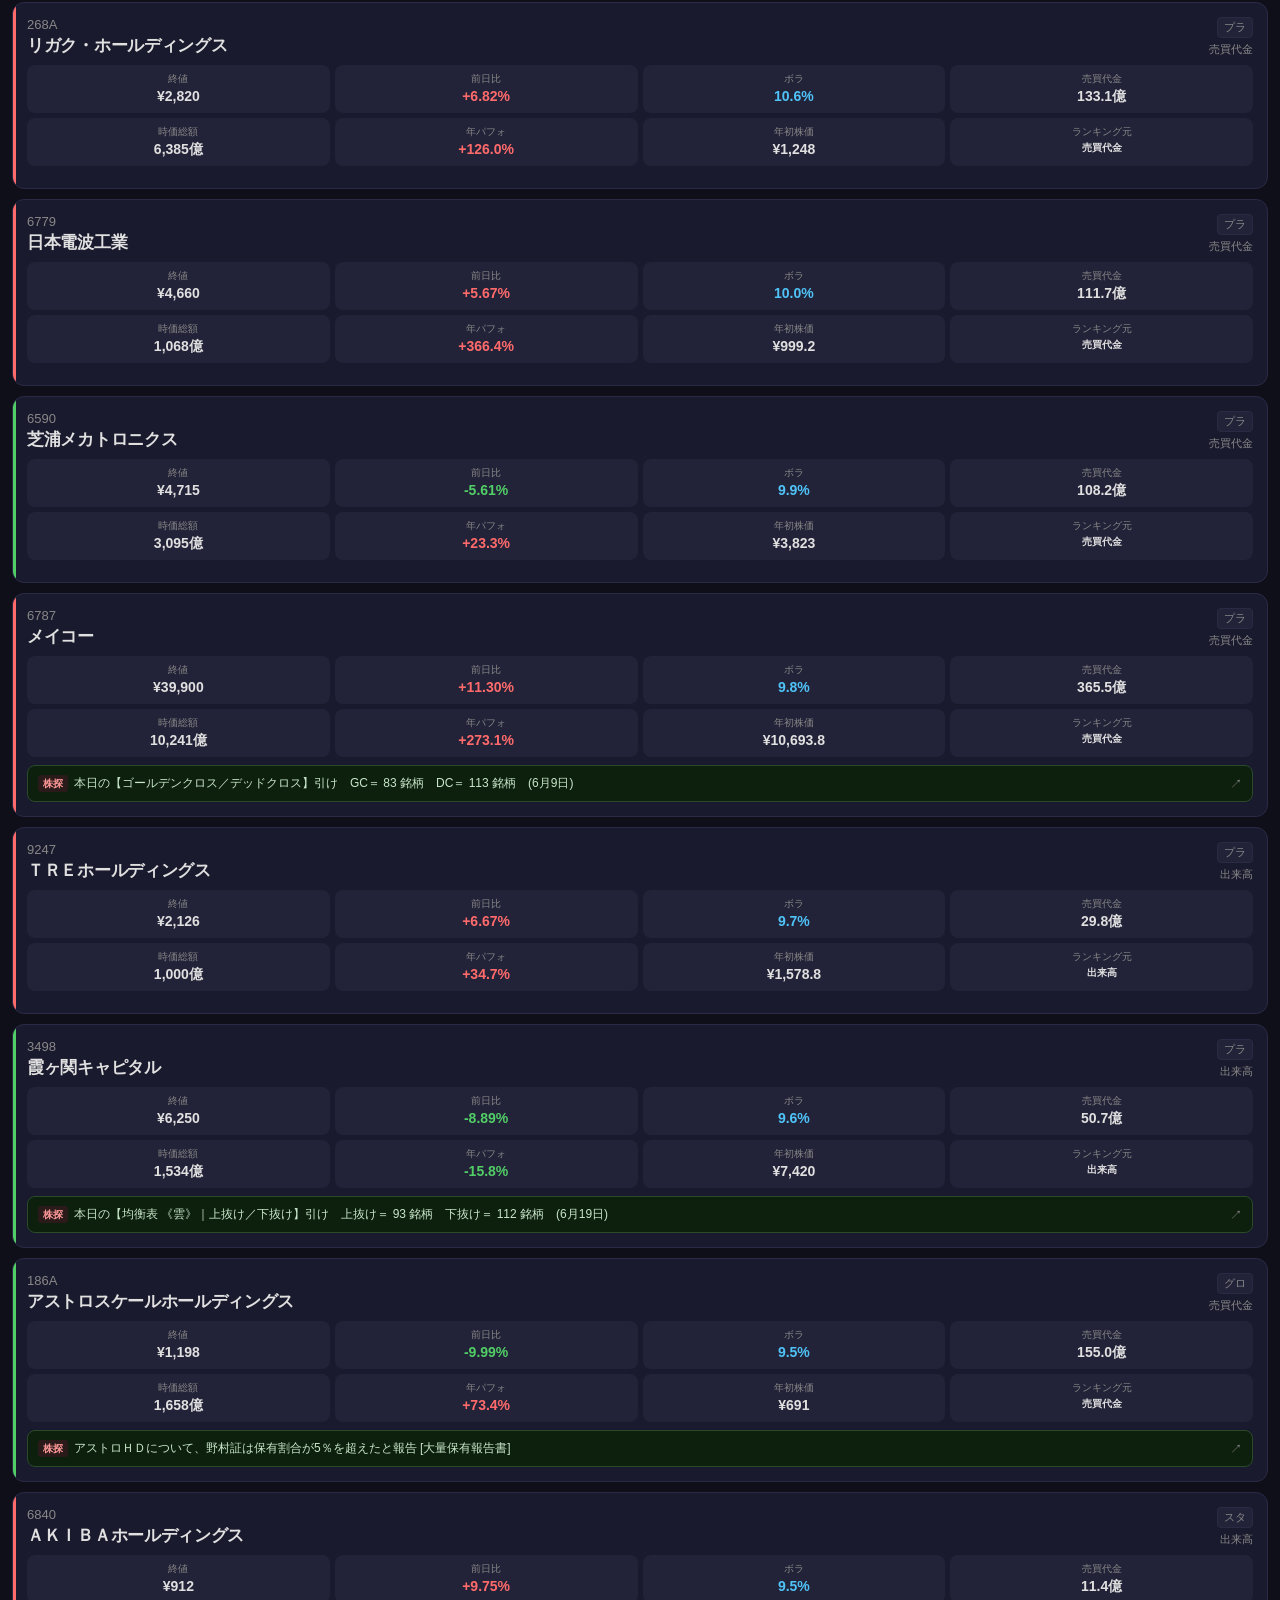
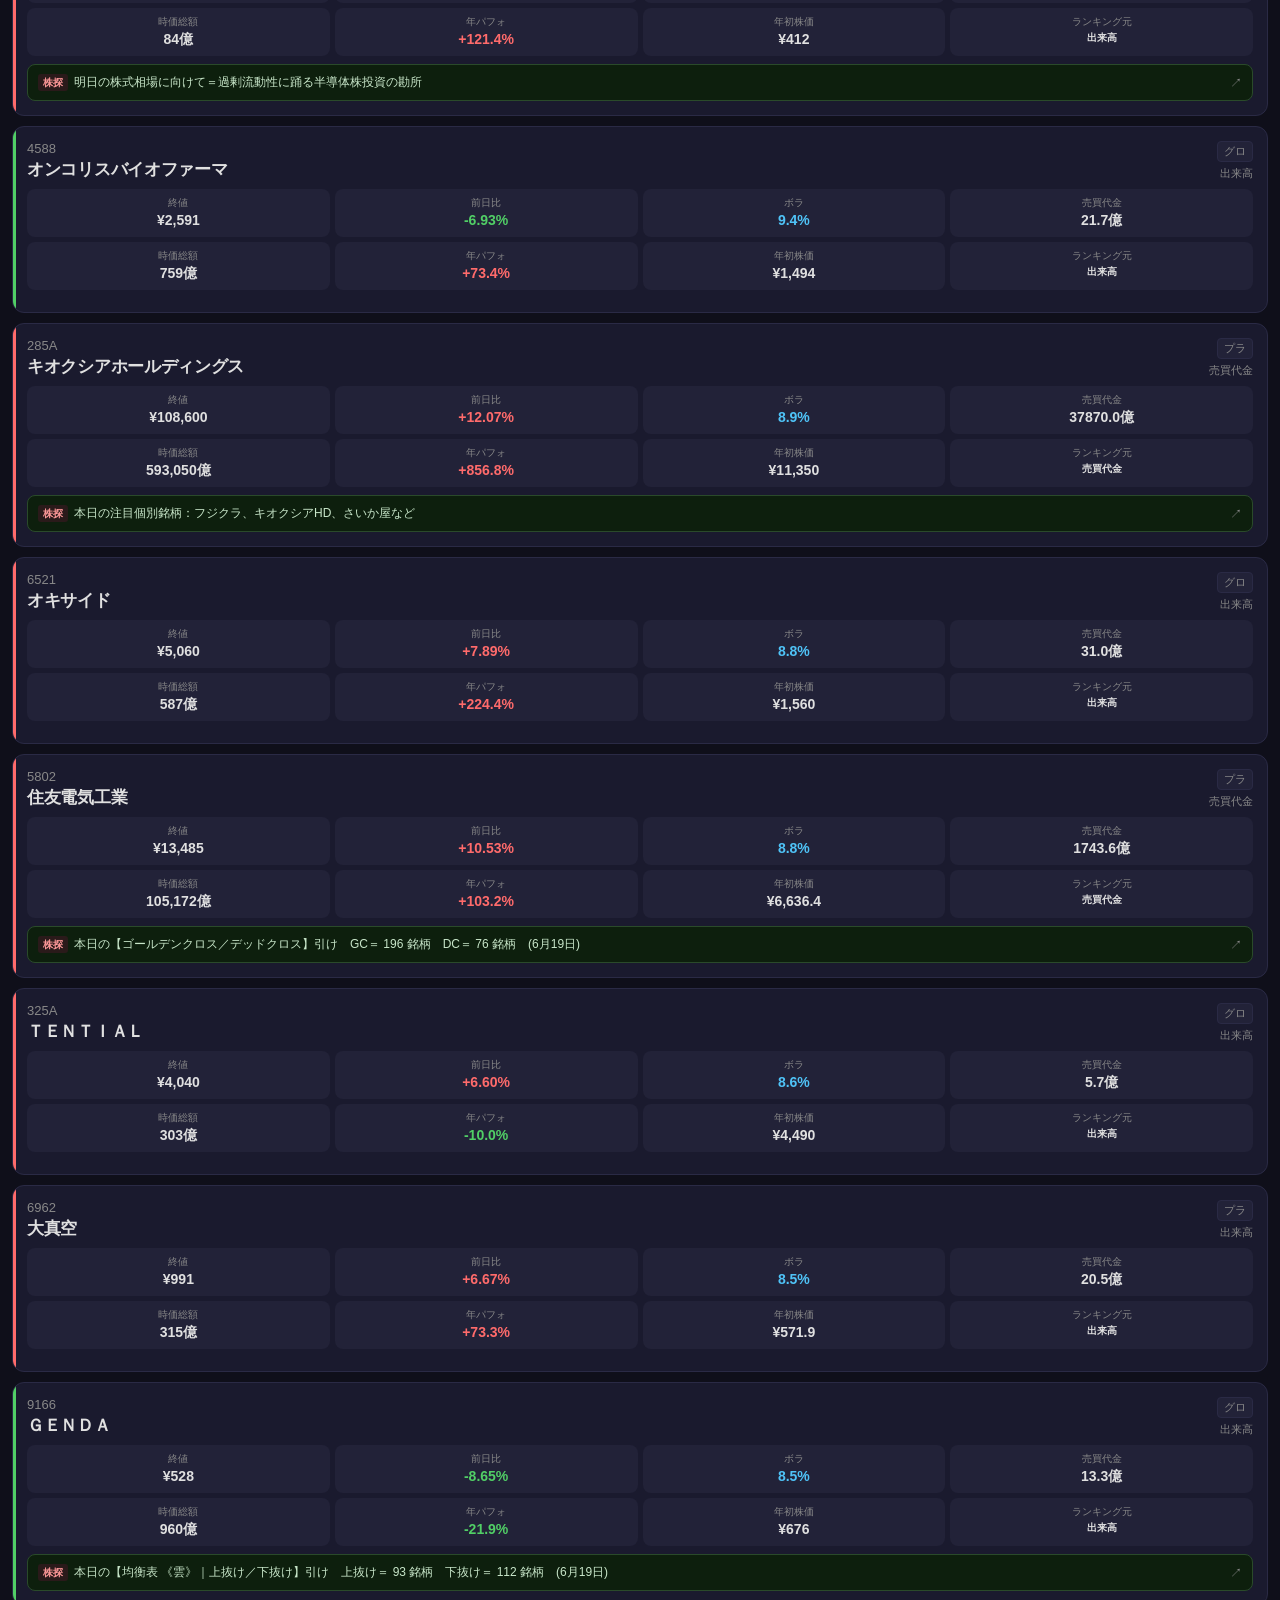
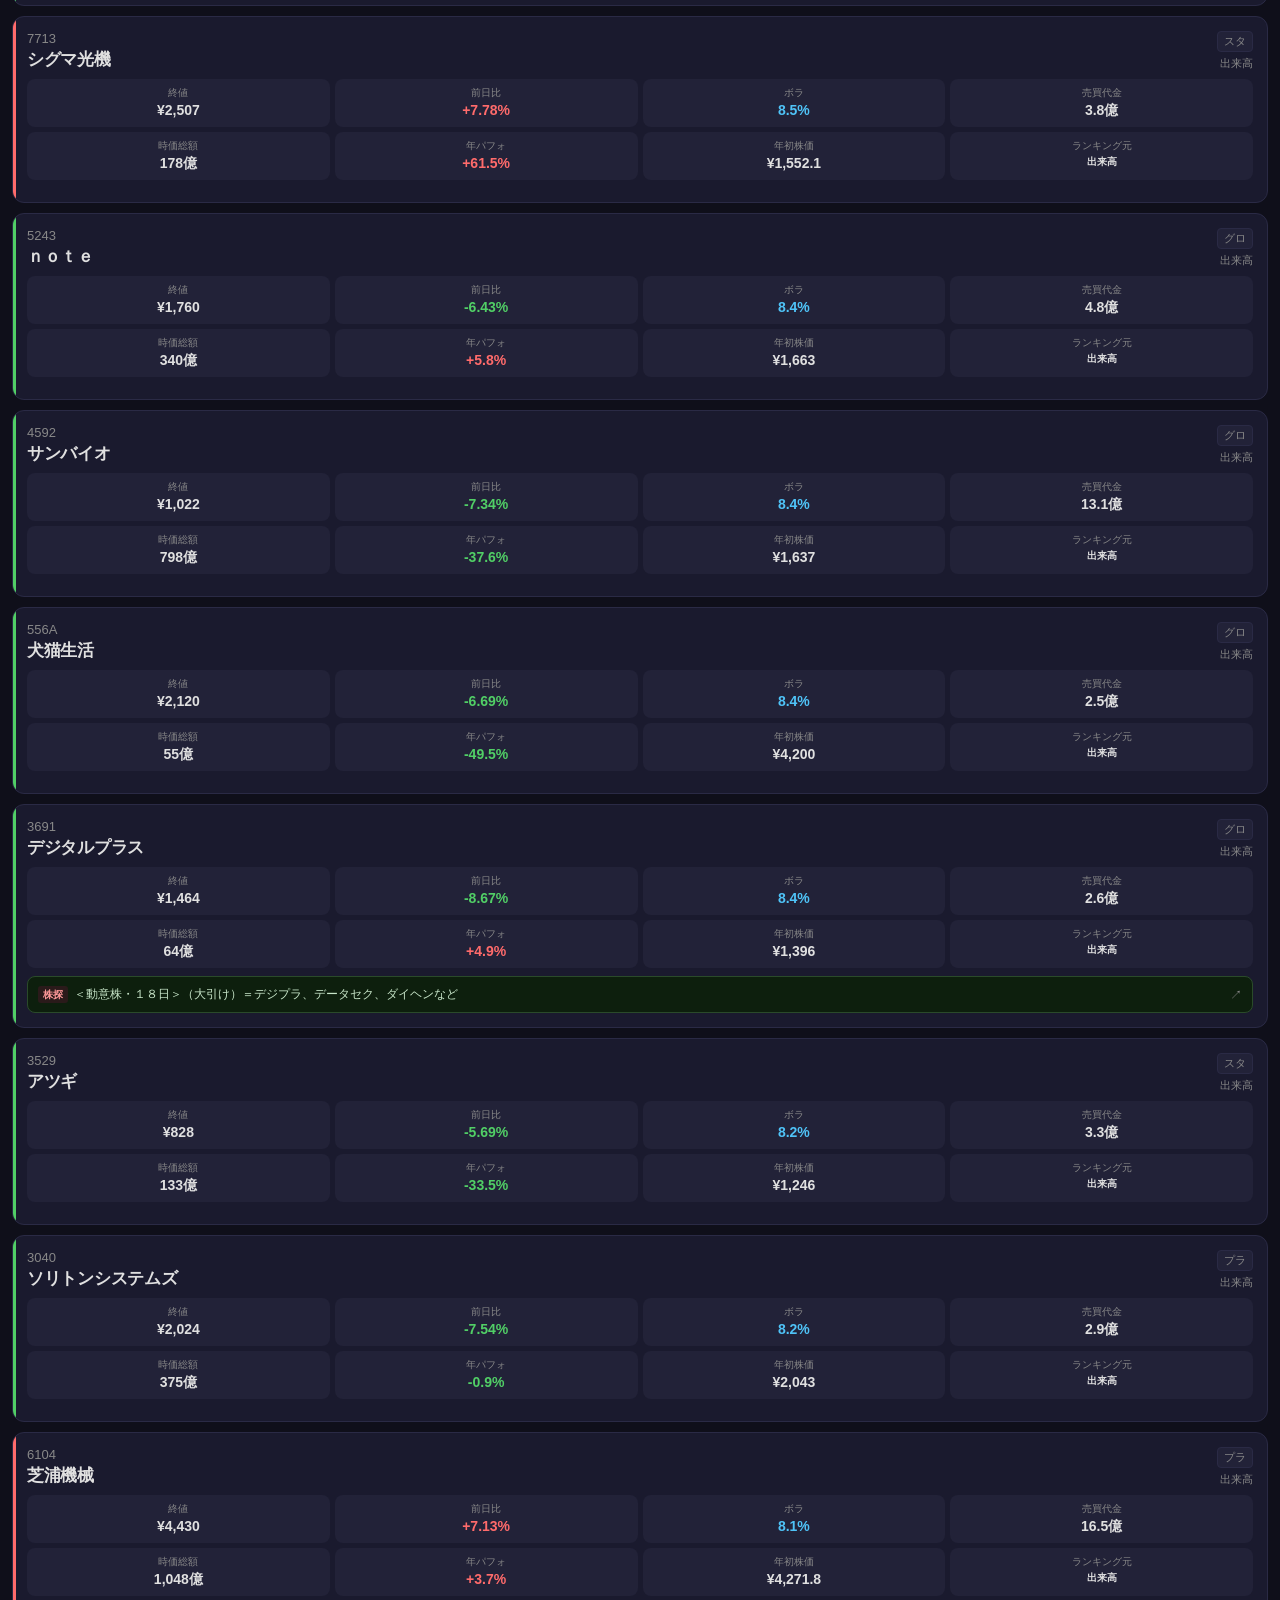
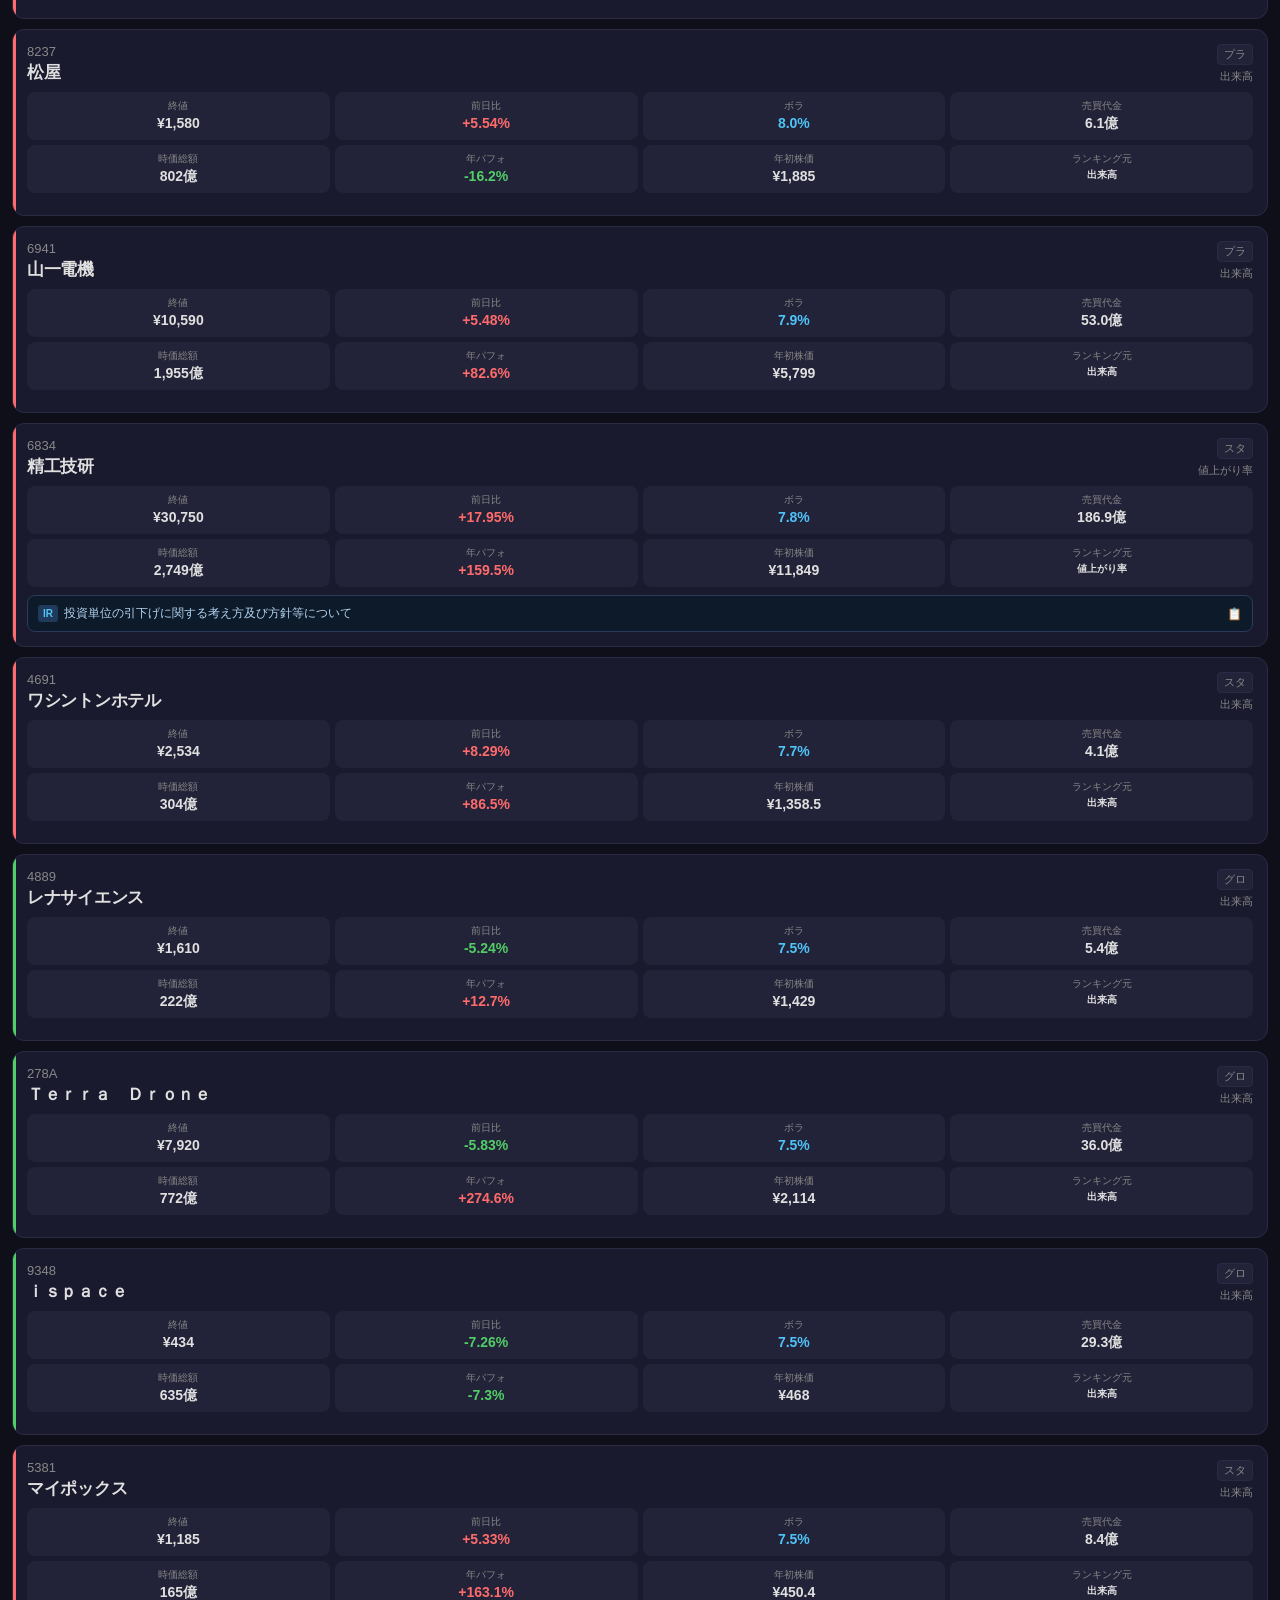
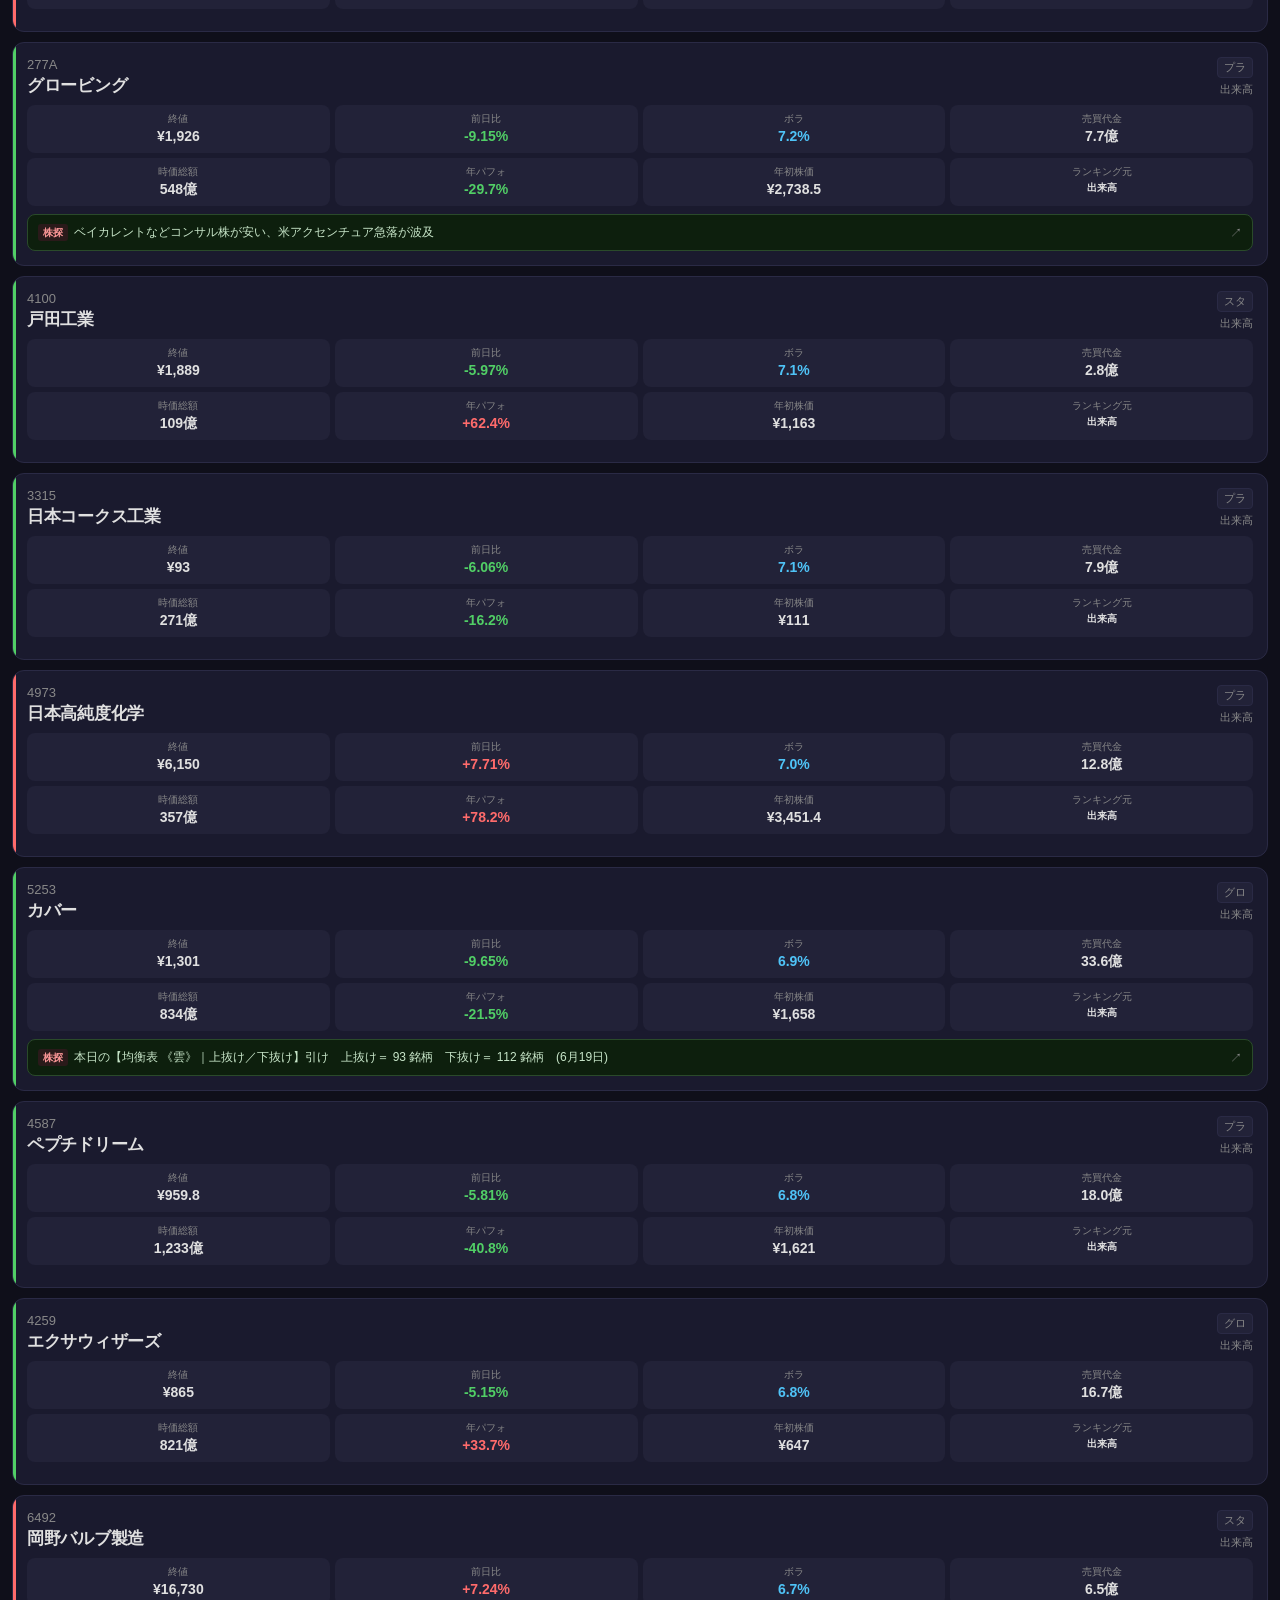
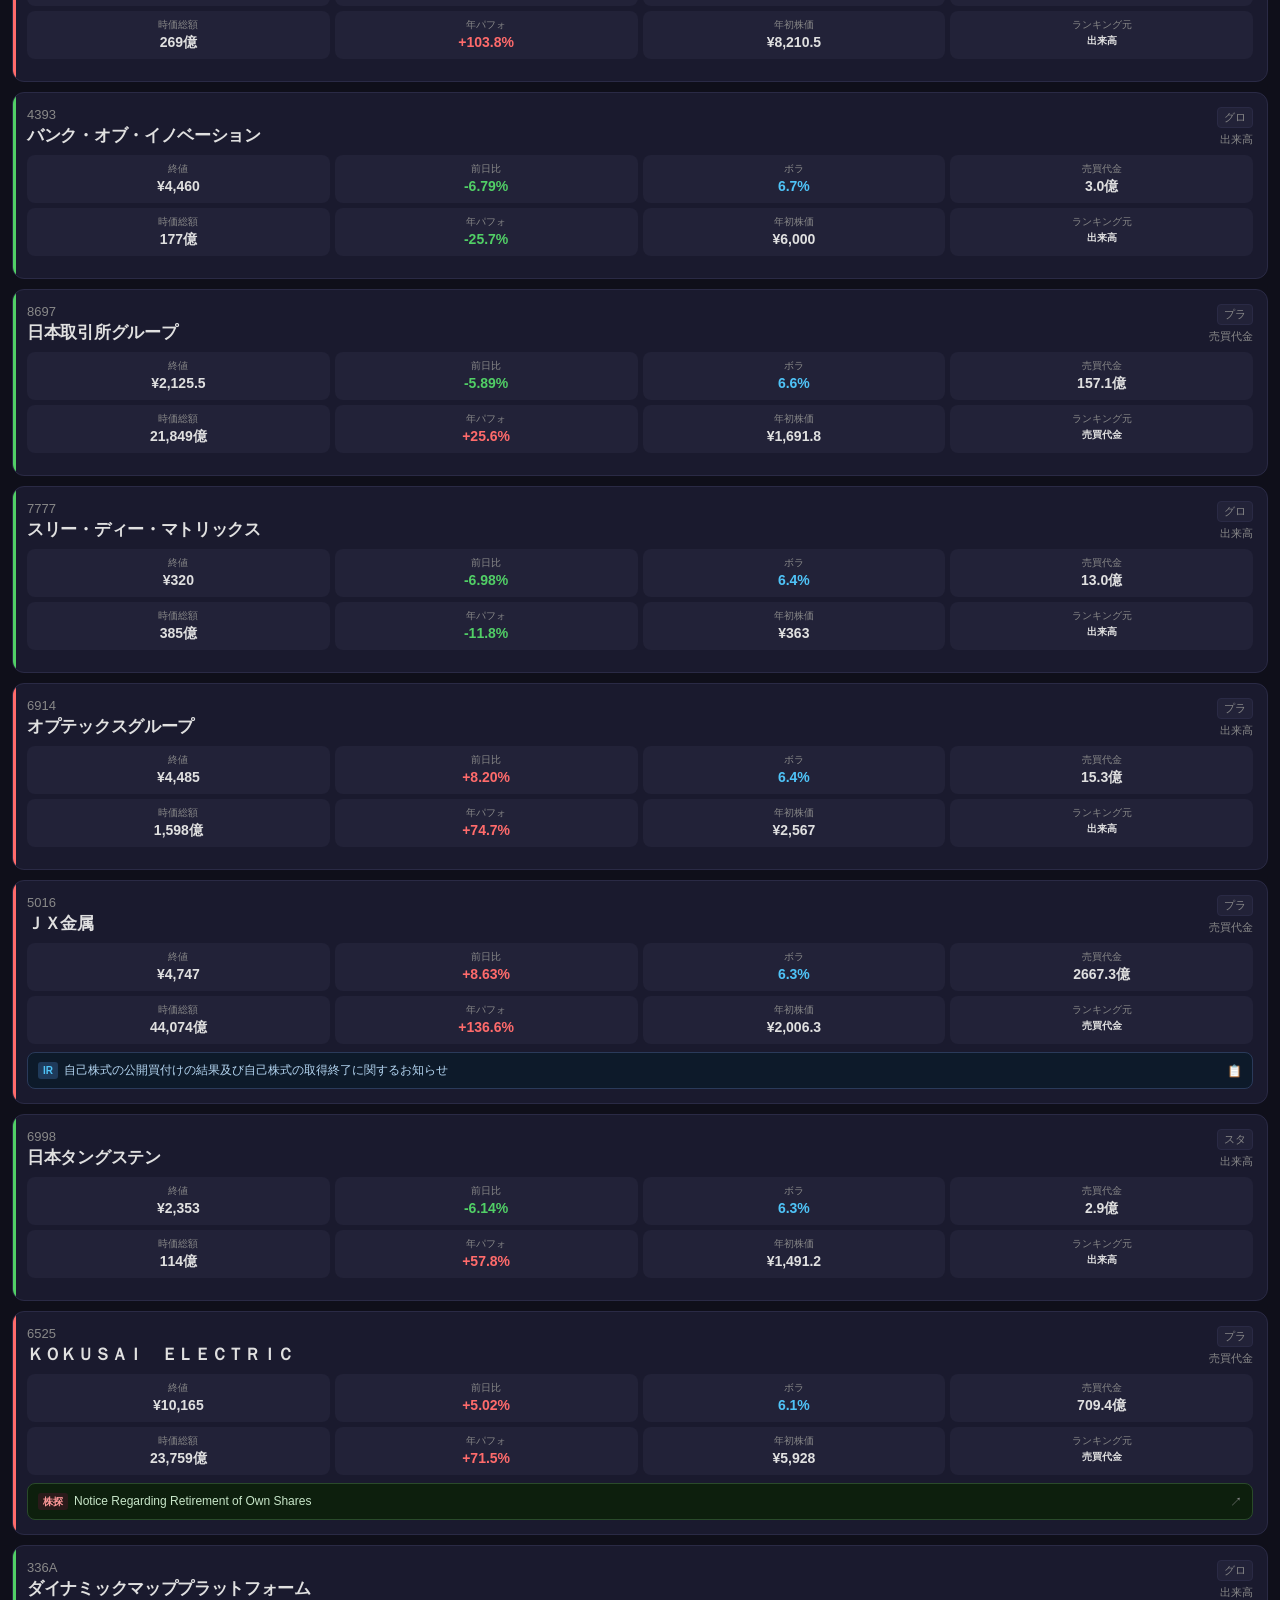
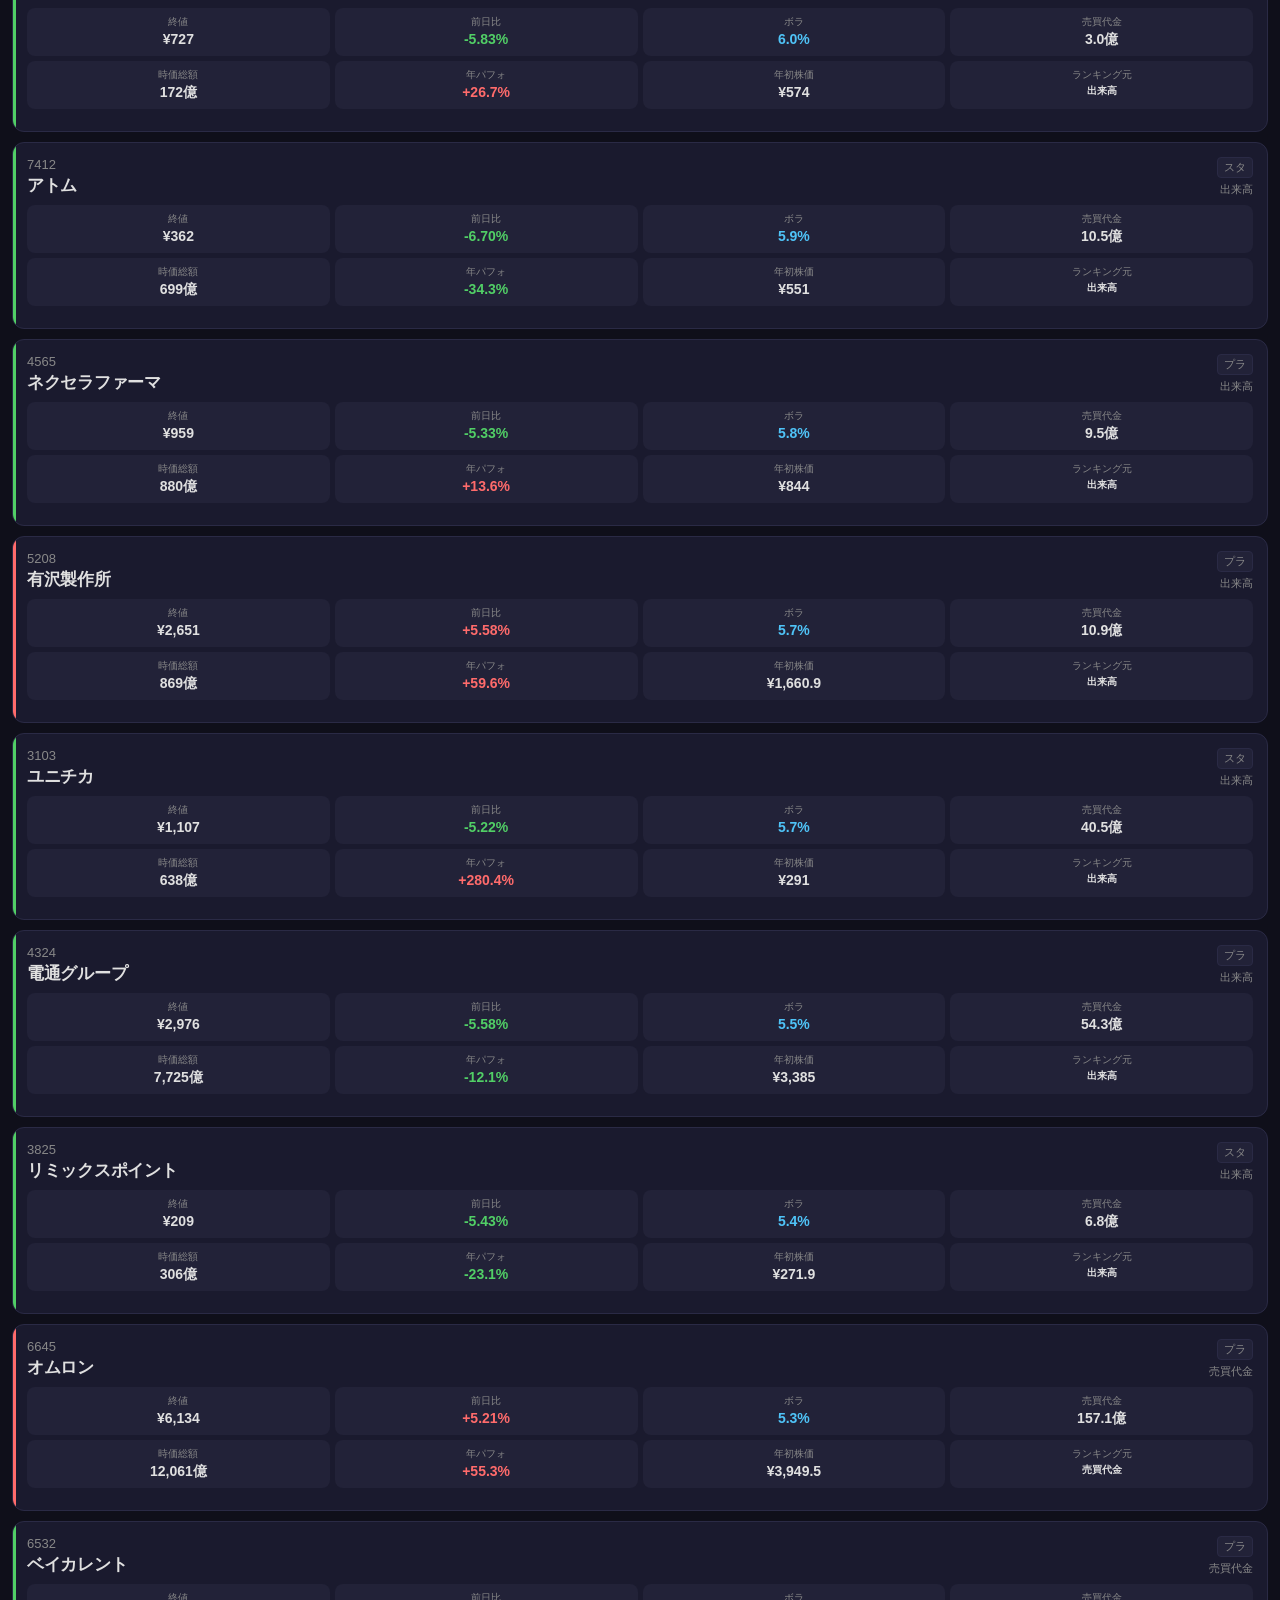
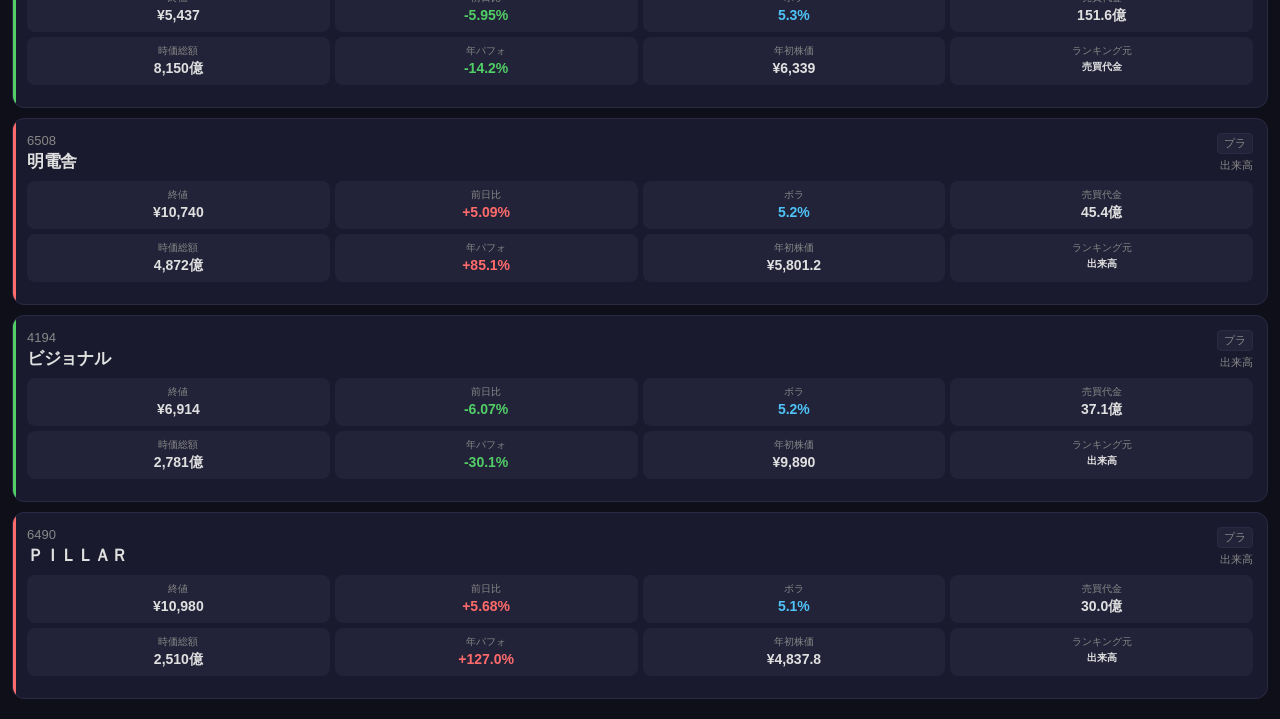
==== commit 971d880b: "feat: add force reload button above data source buttons" ====
--- a/index.html
+++ b/index.html
@@ -41,6 +41,7 @@
   <div id="filter-body">
     <div class="filter-inner">
 
+      <button onclick="location.reload(true)" style="width:100%;margin-bottom:8px;background:#2a2a3a;border:1px solid #555;border-radius:8px;color:#ccc;padding:8px;font-size:12px;font-weight:600;cursor:pointer;">🔄 強制リロード</button>
       <div class="filter-label">データソース（複数選択可）</div>
       <div id="page-btns" class="btn-group cols-2"></div>
 
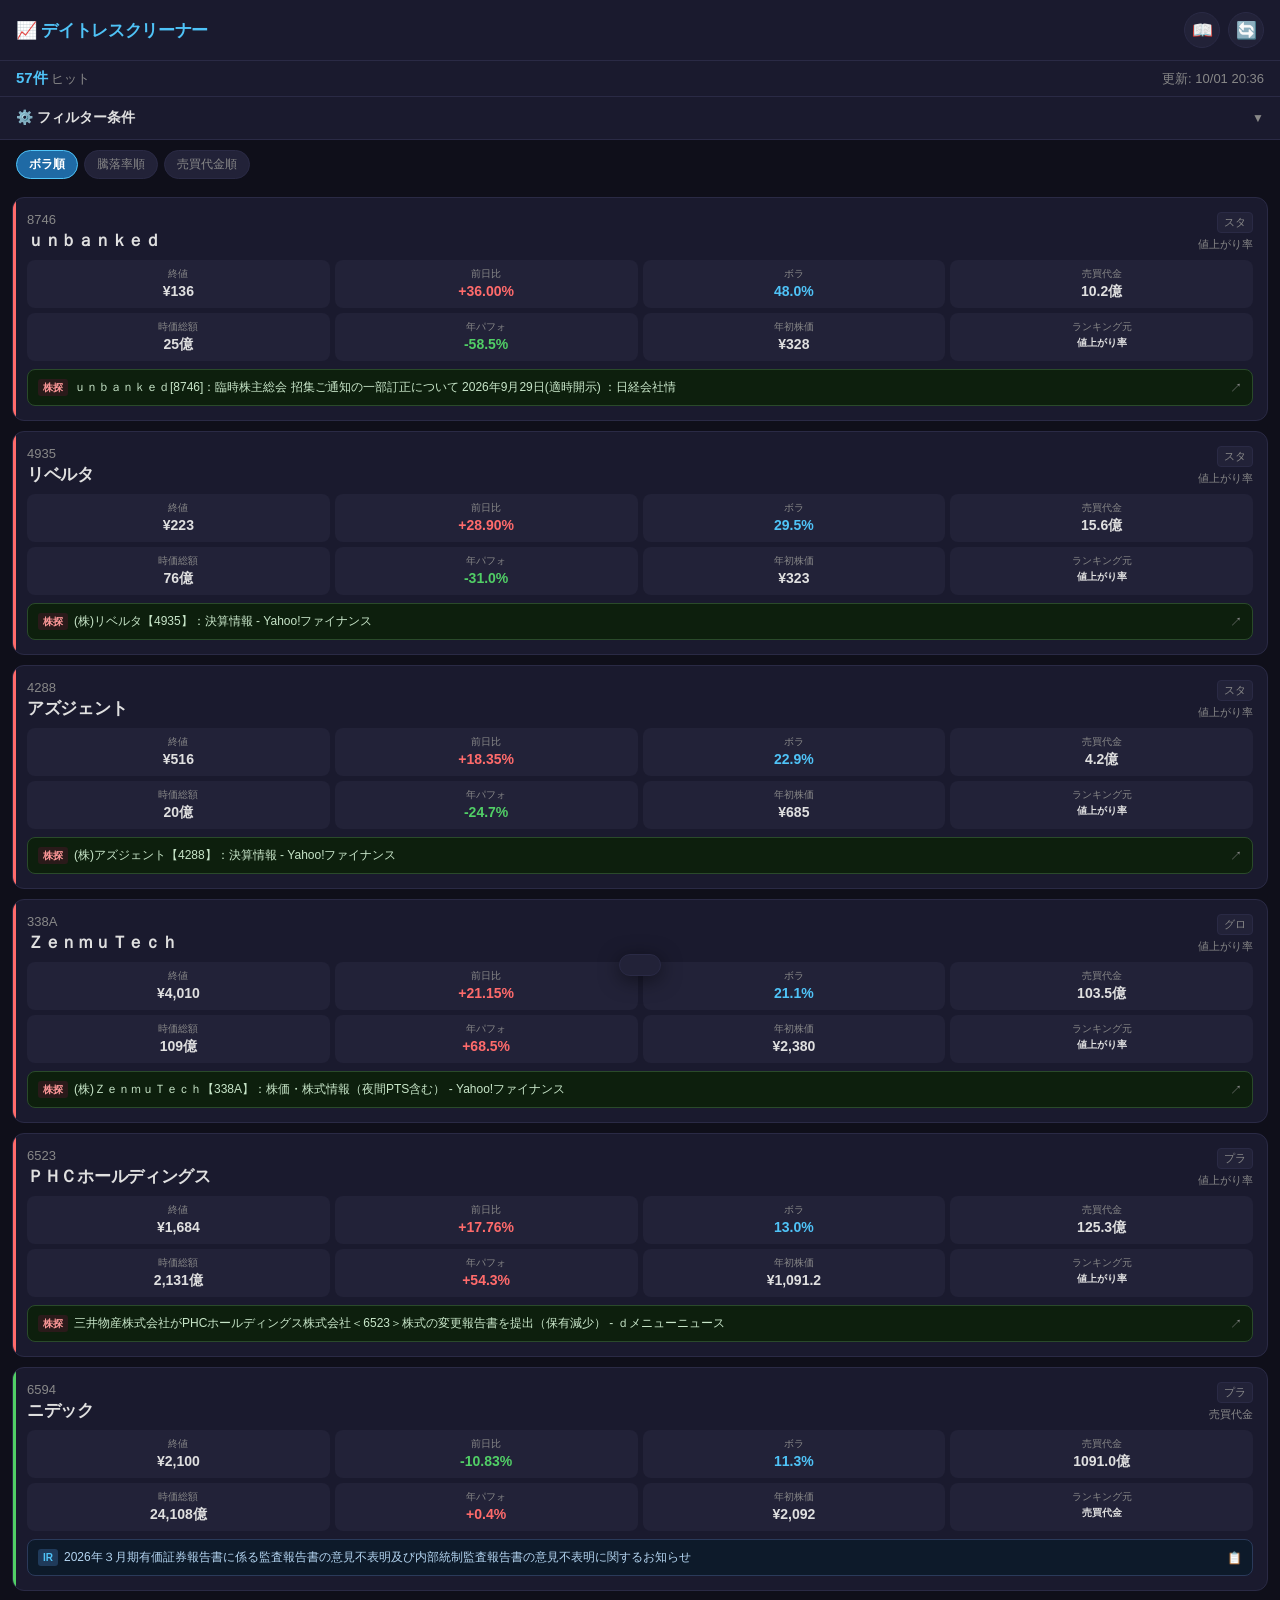
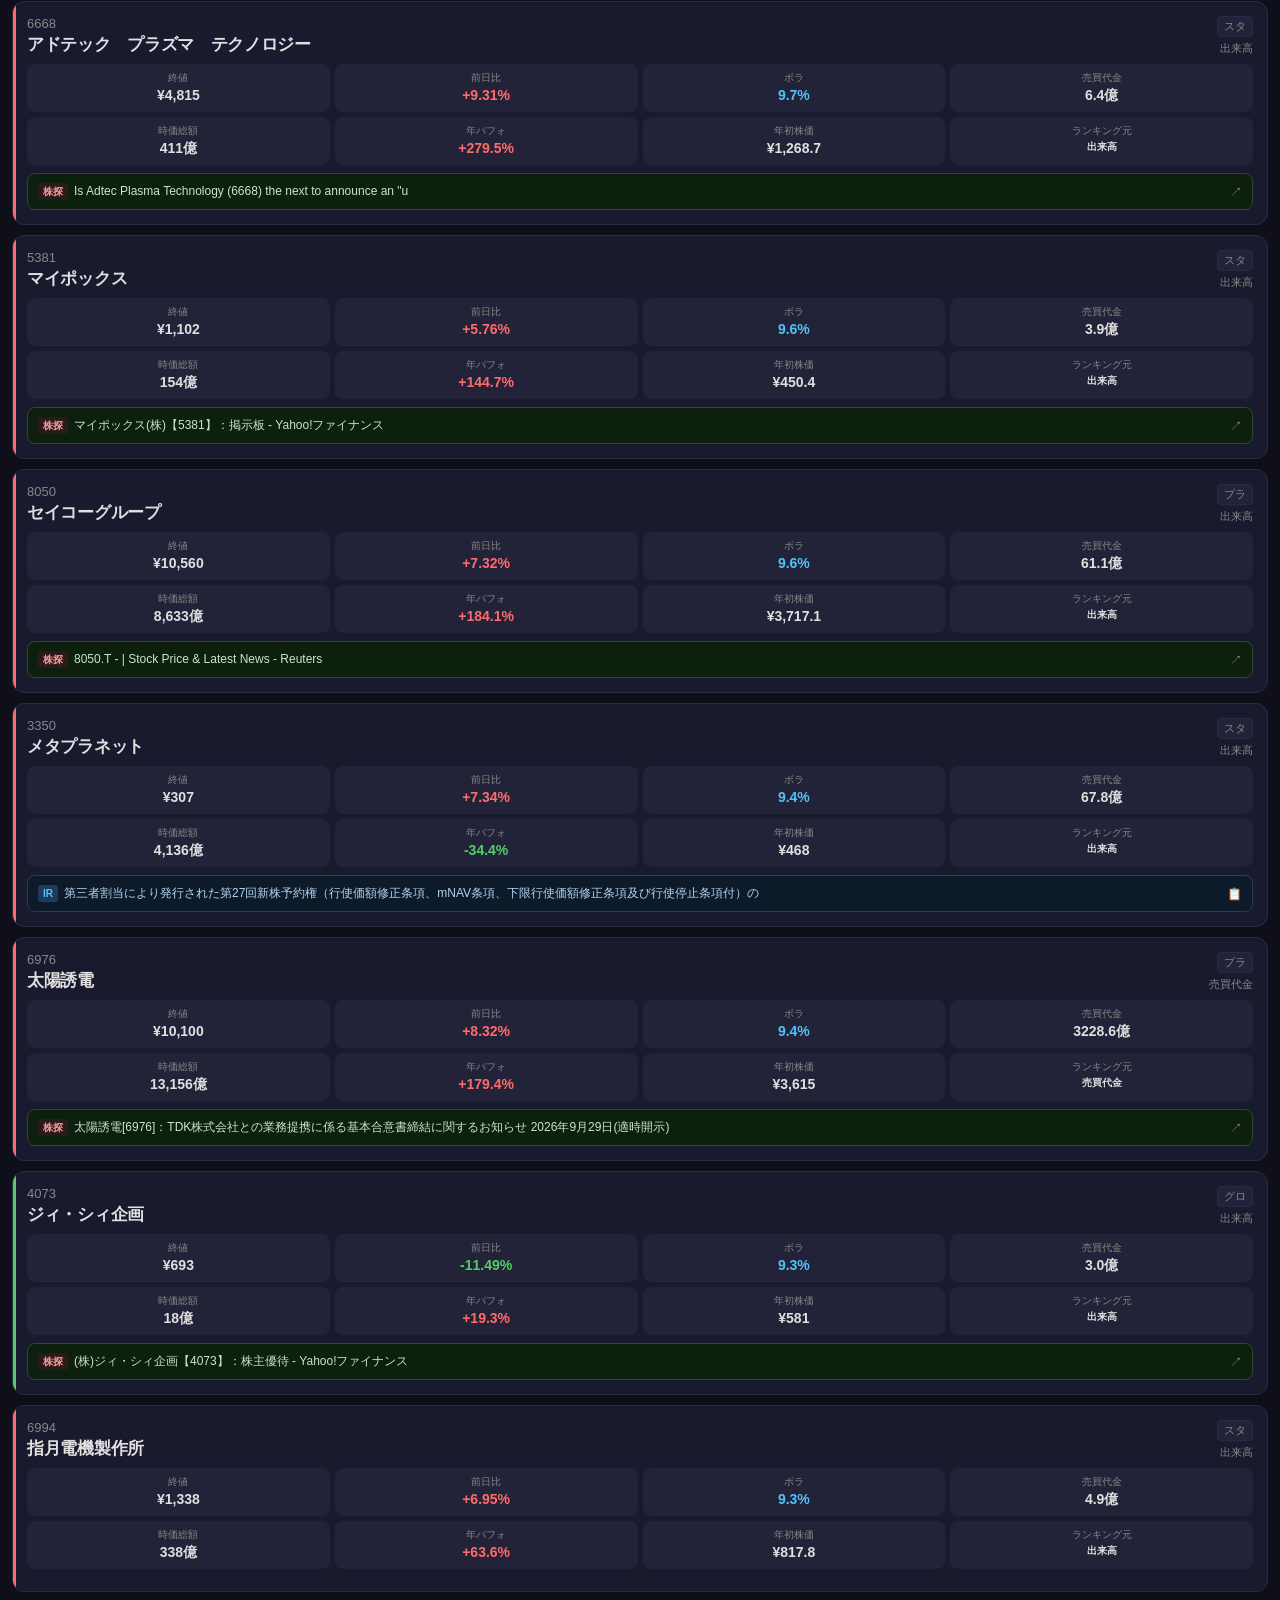
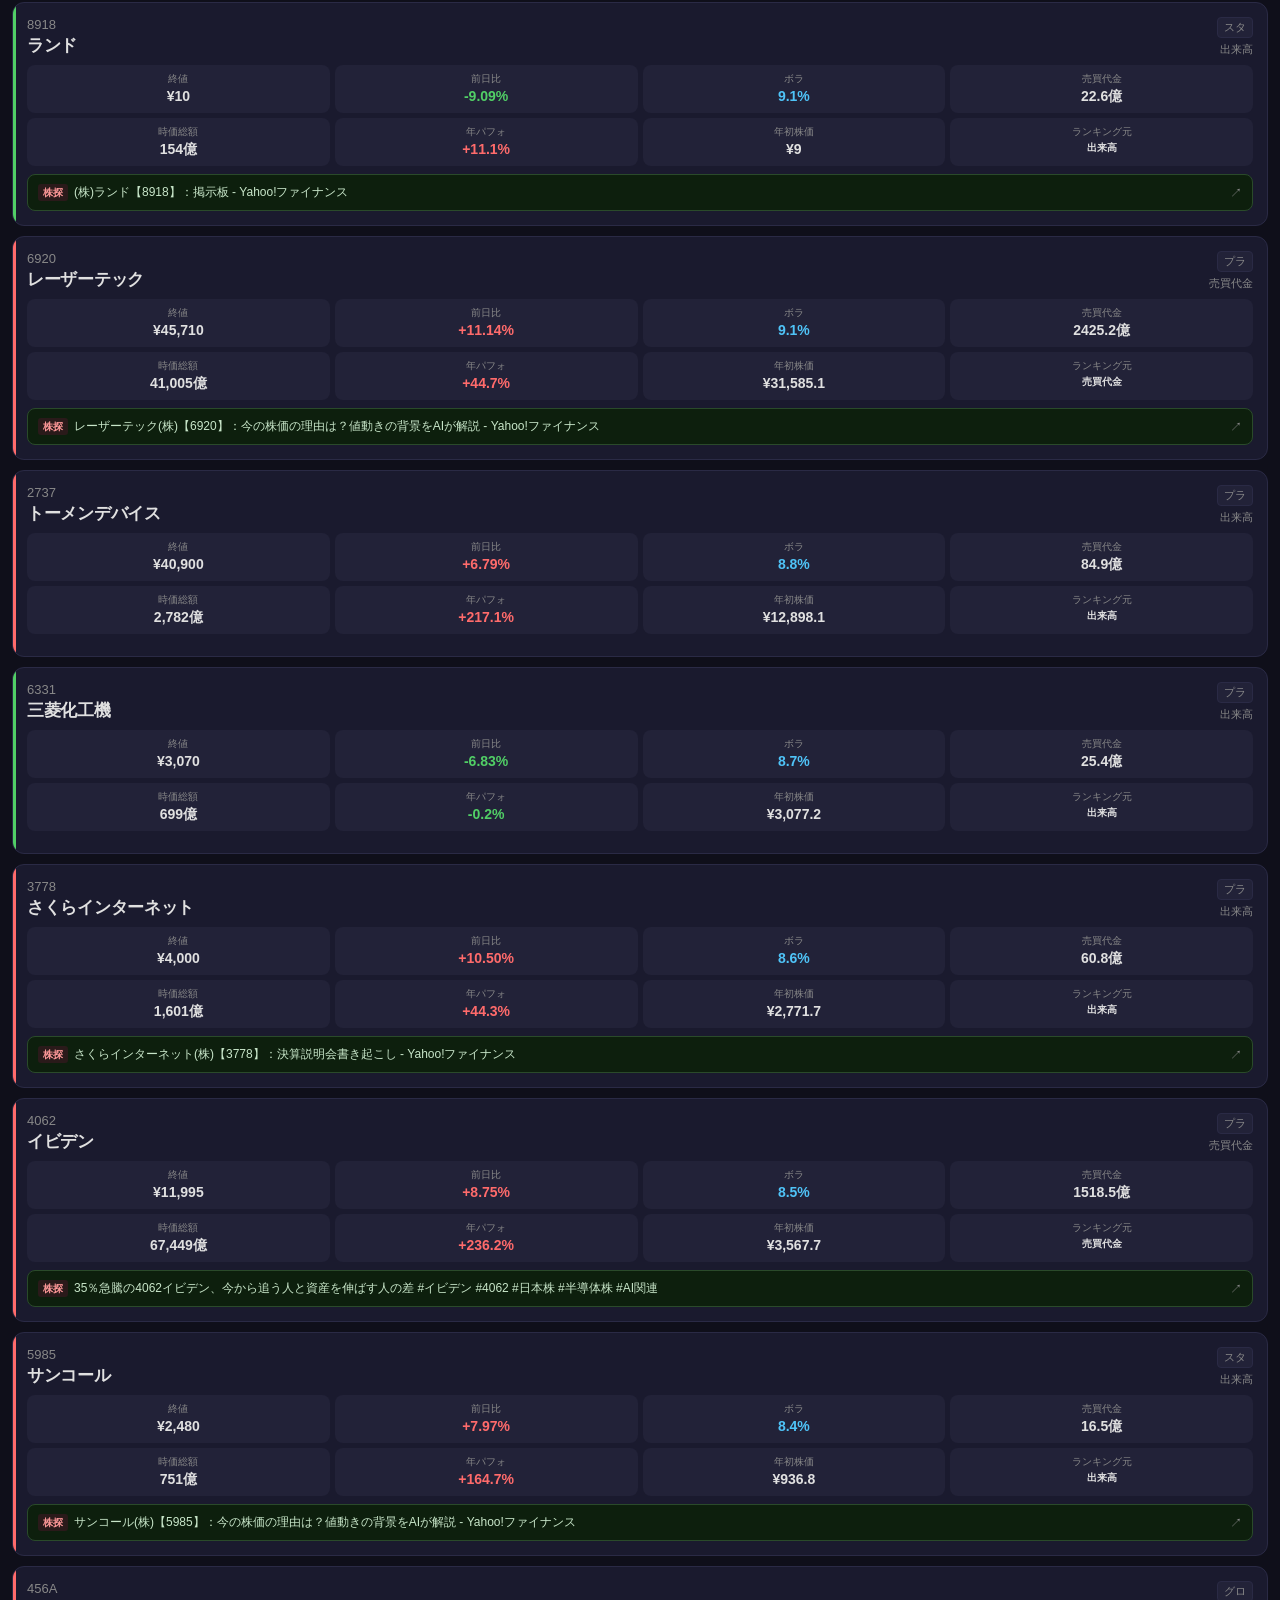
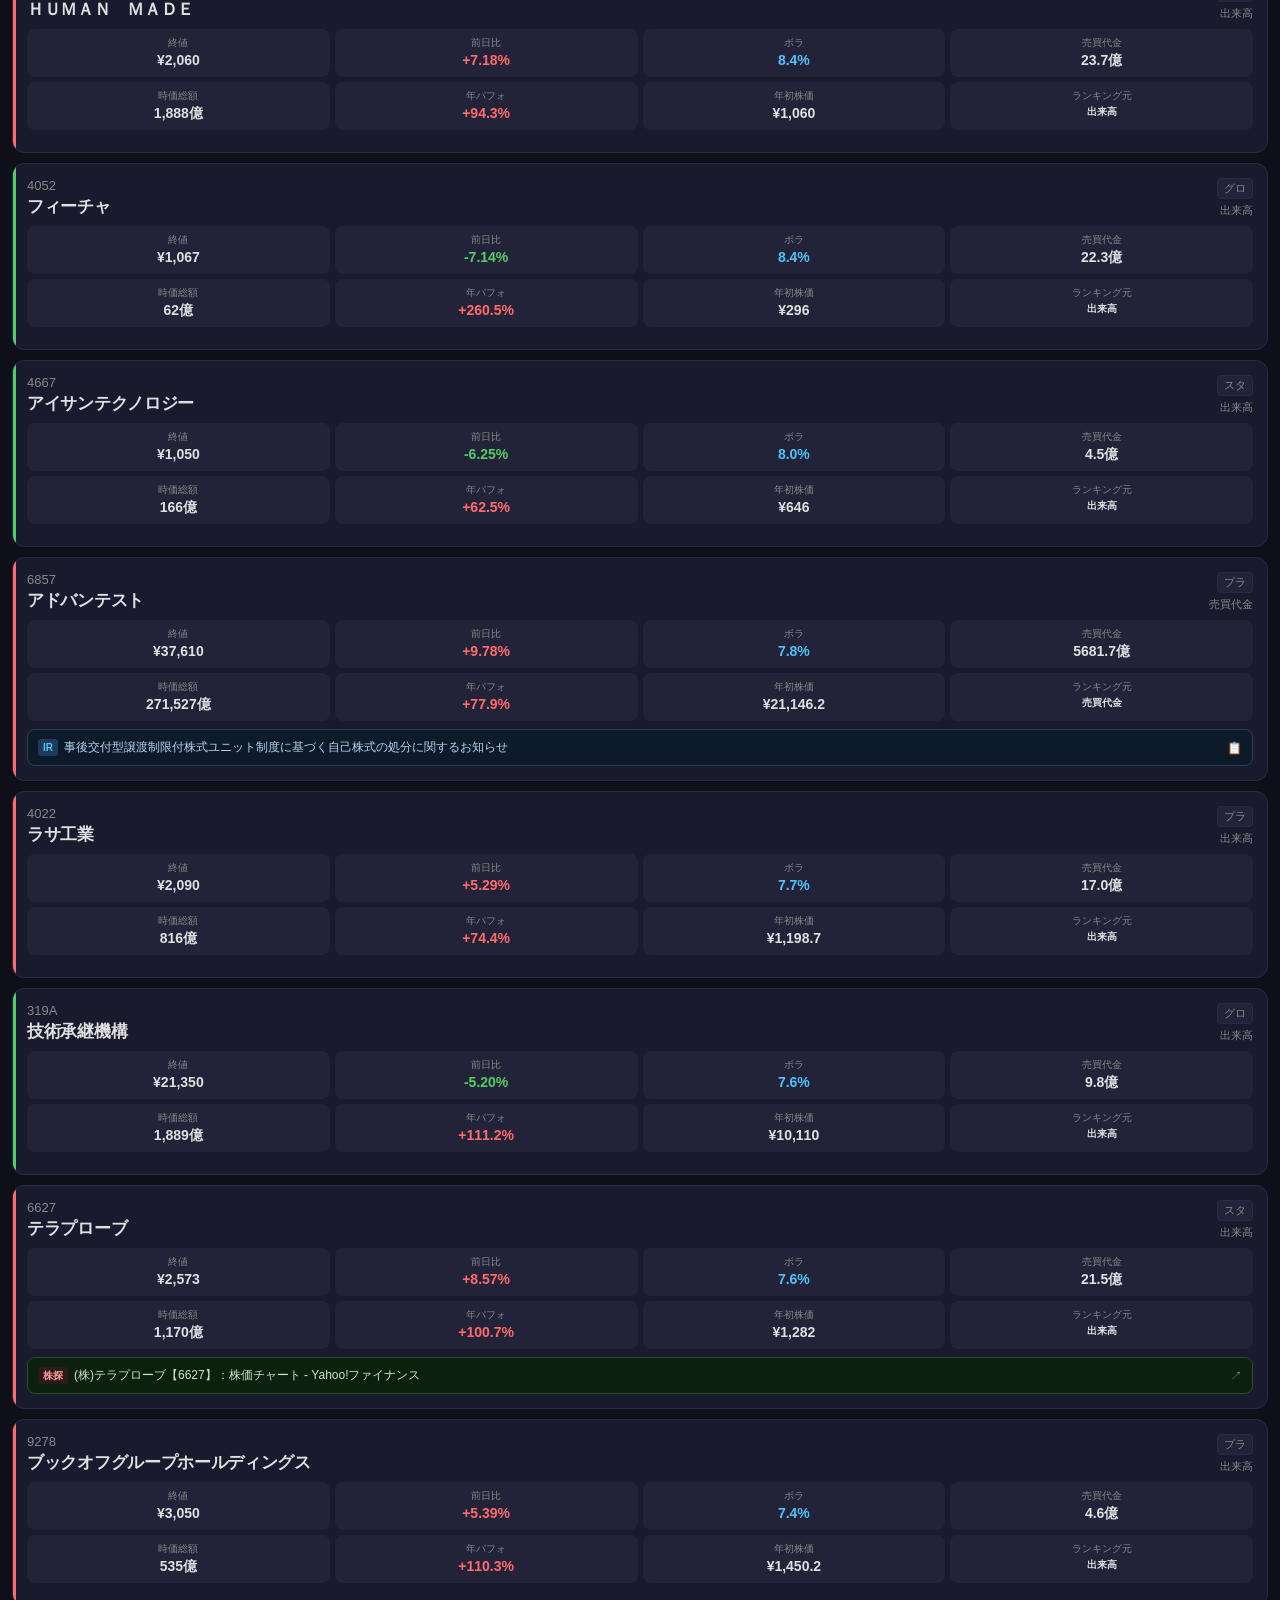
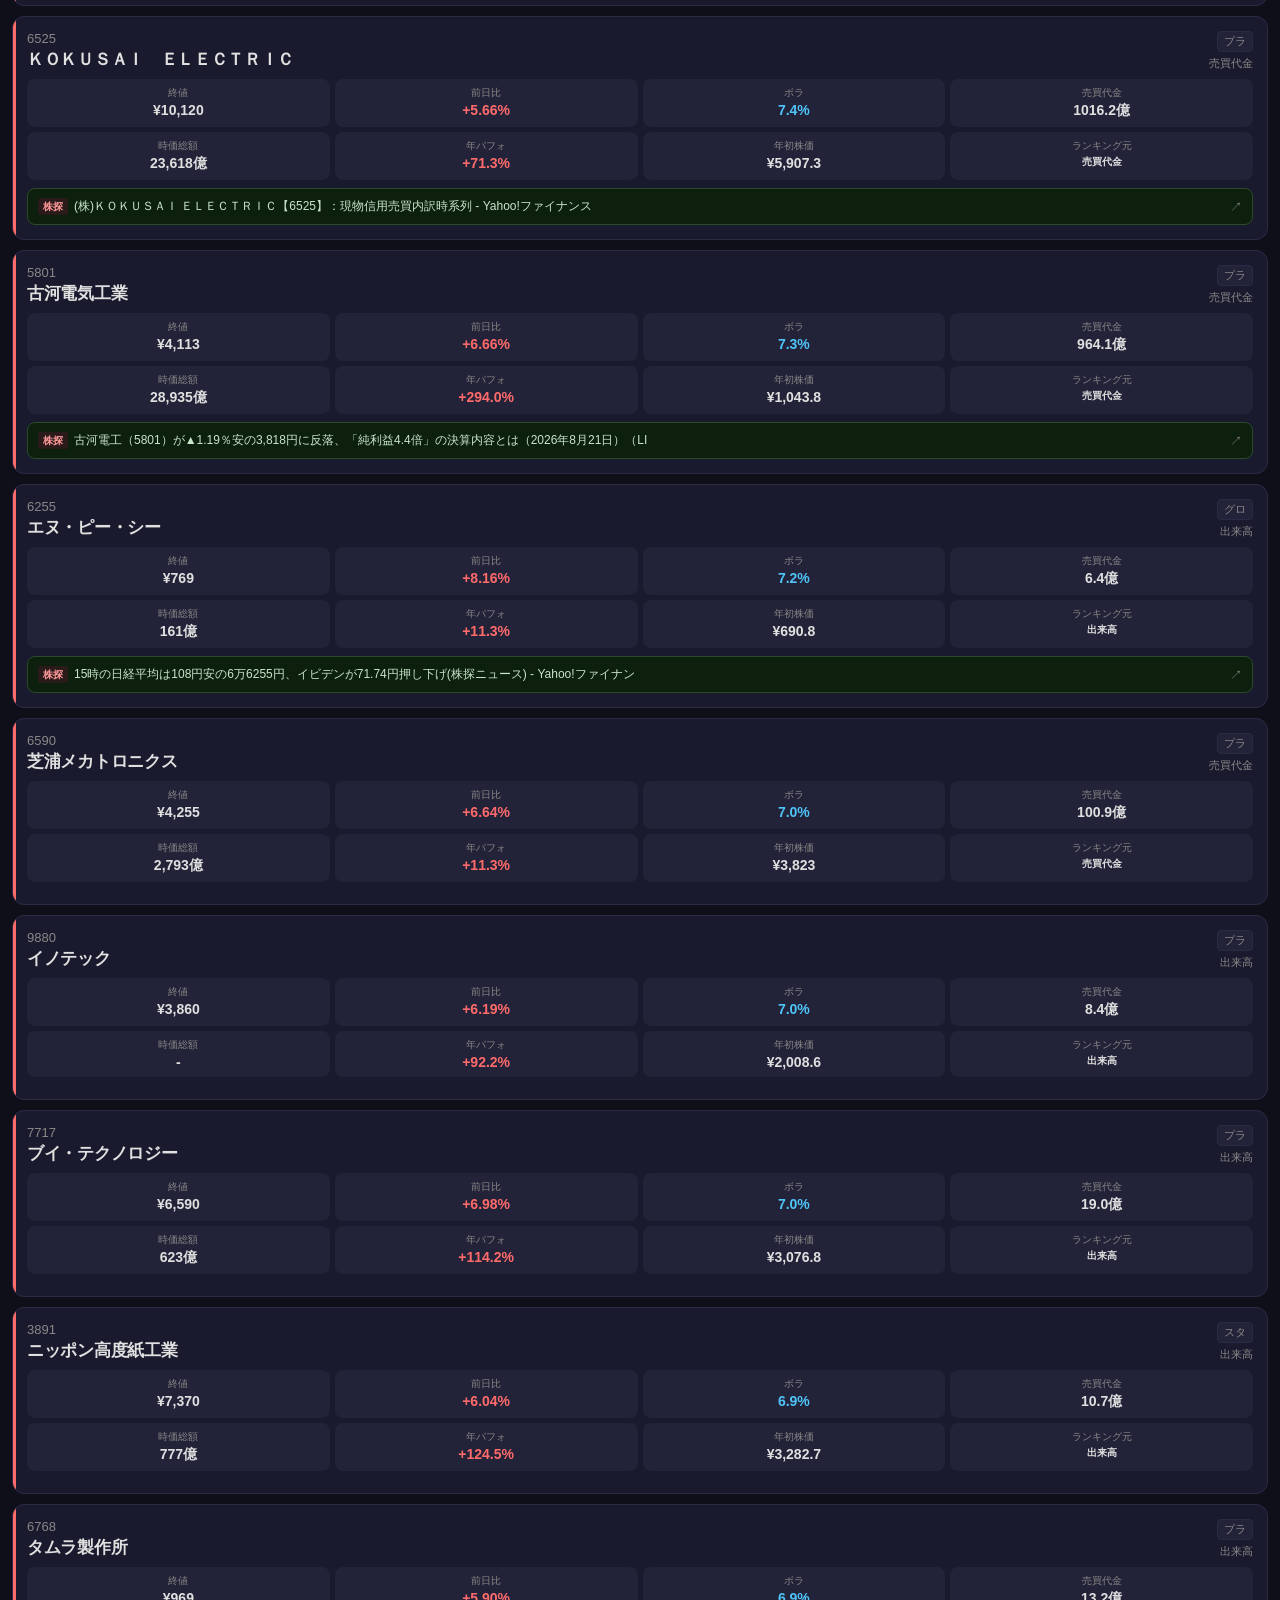
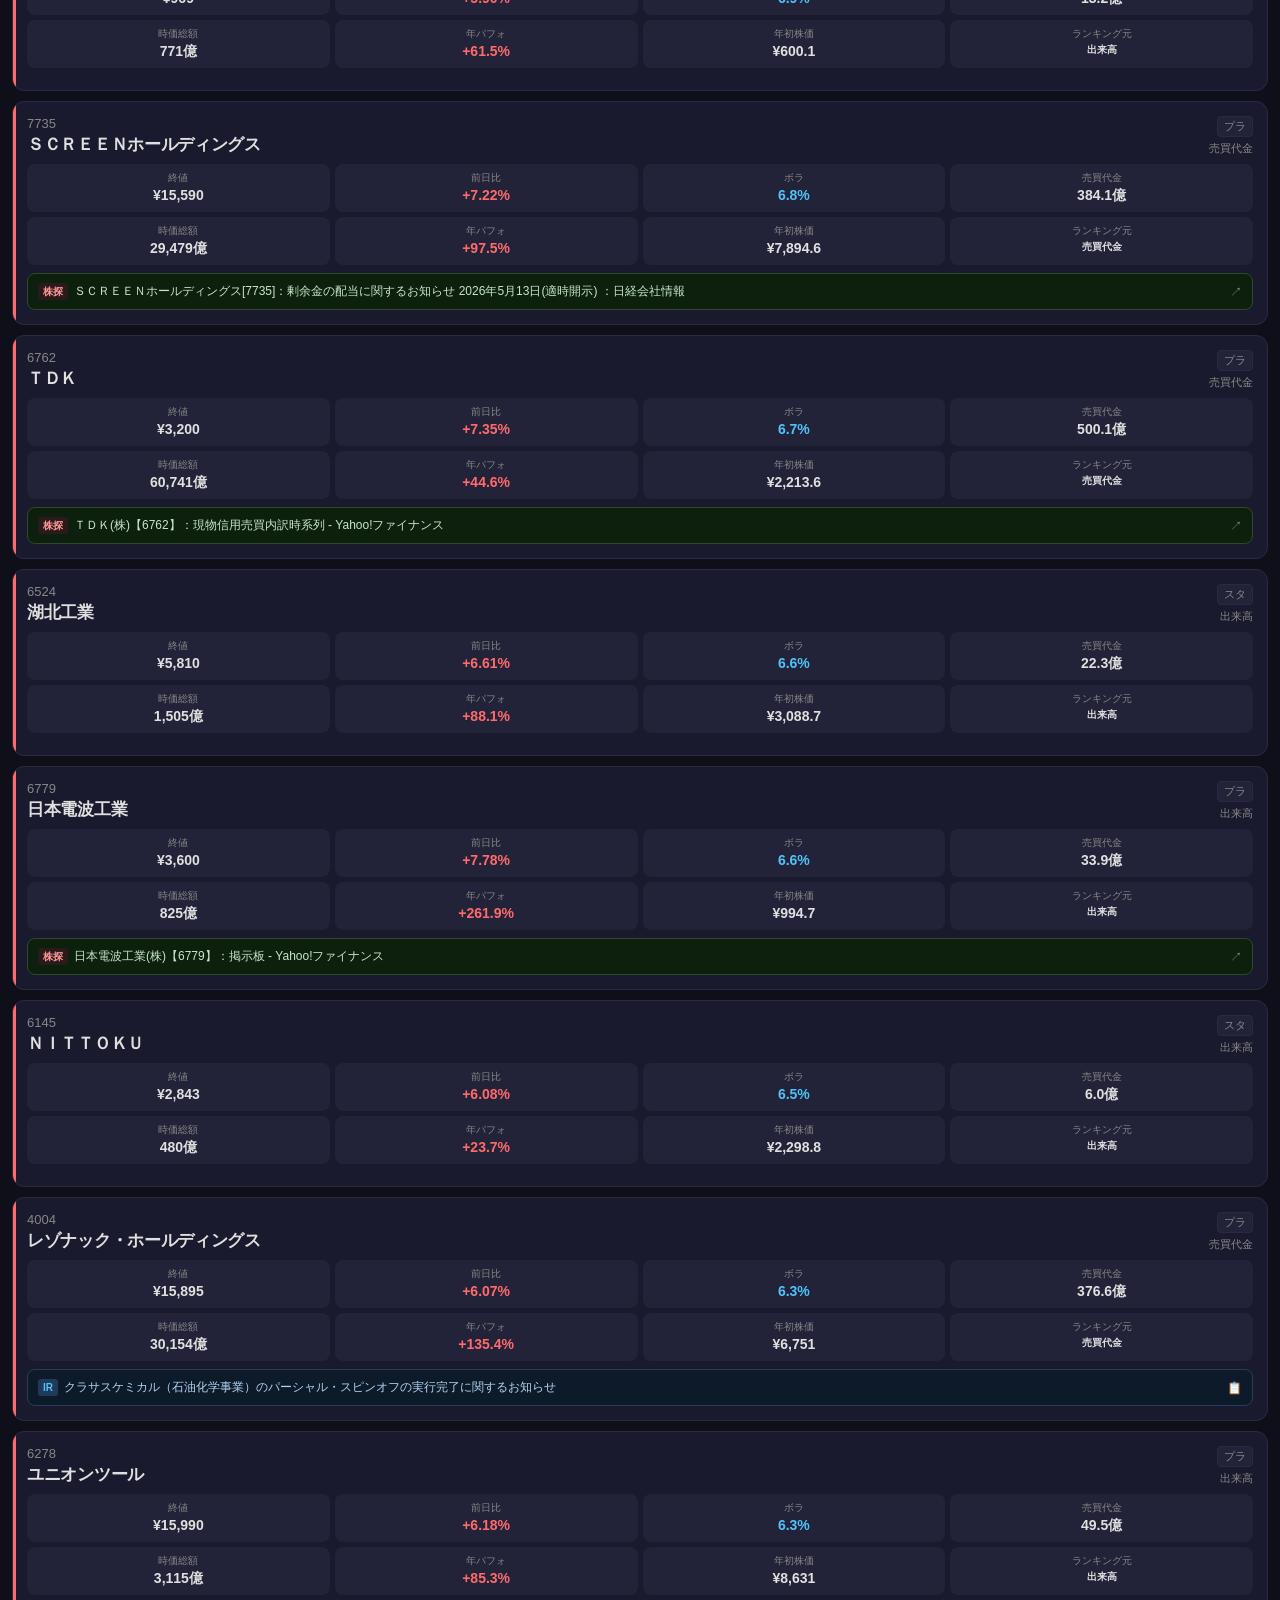
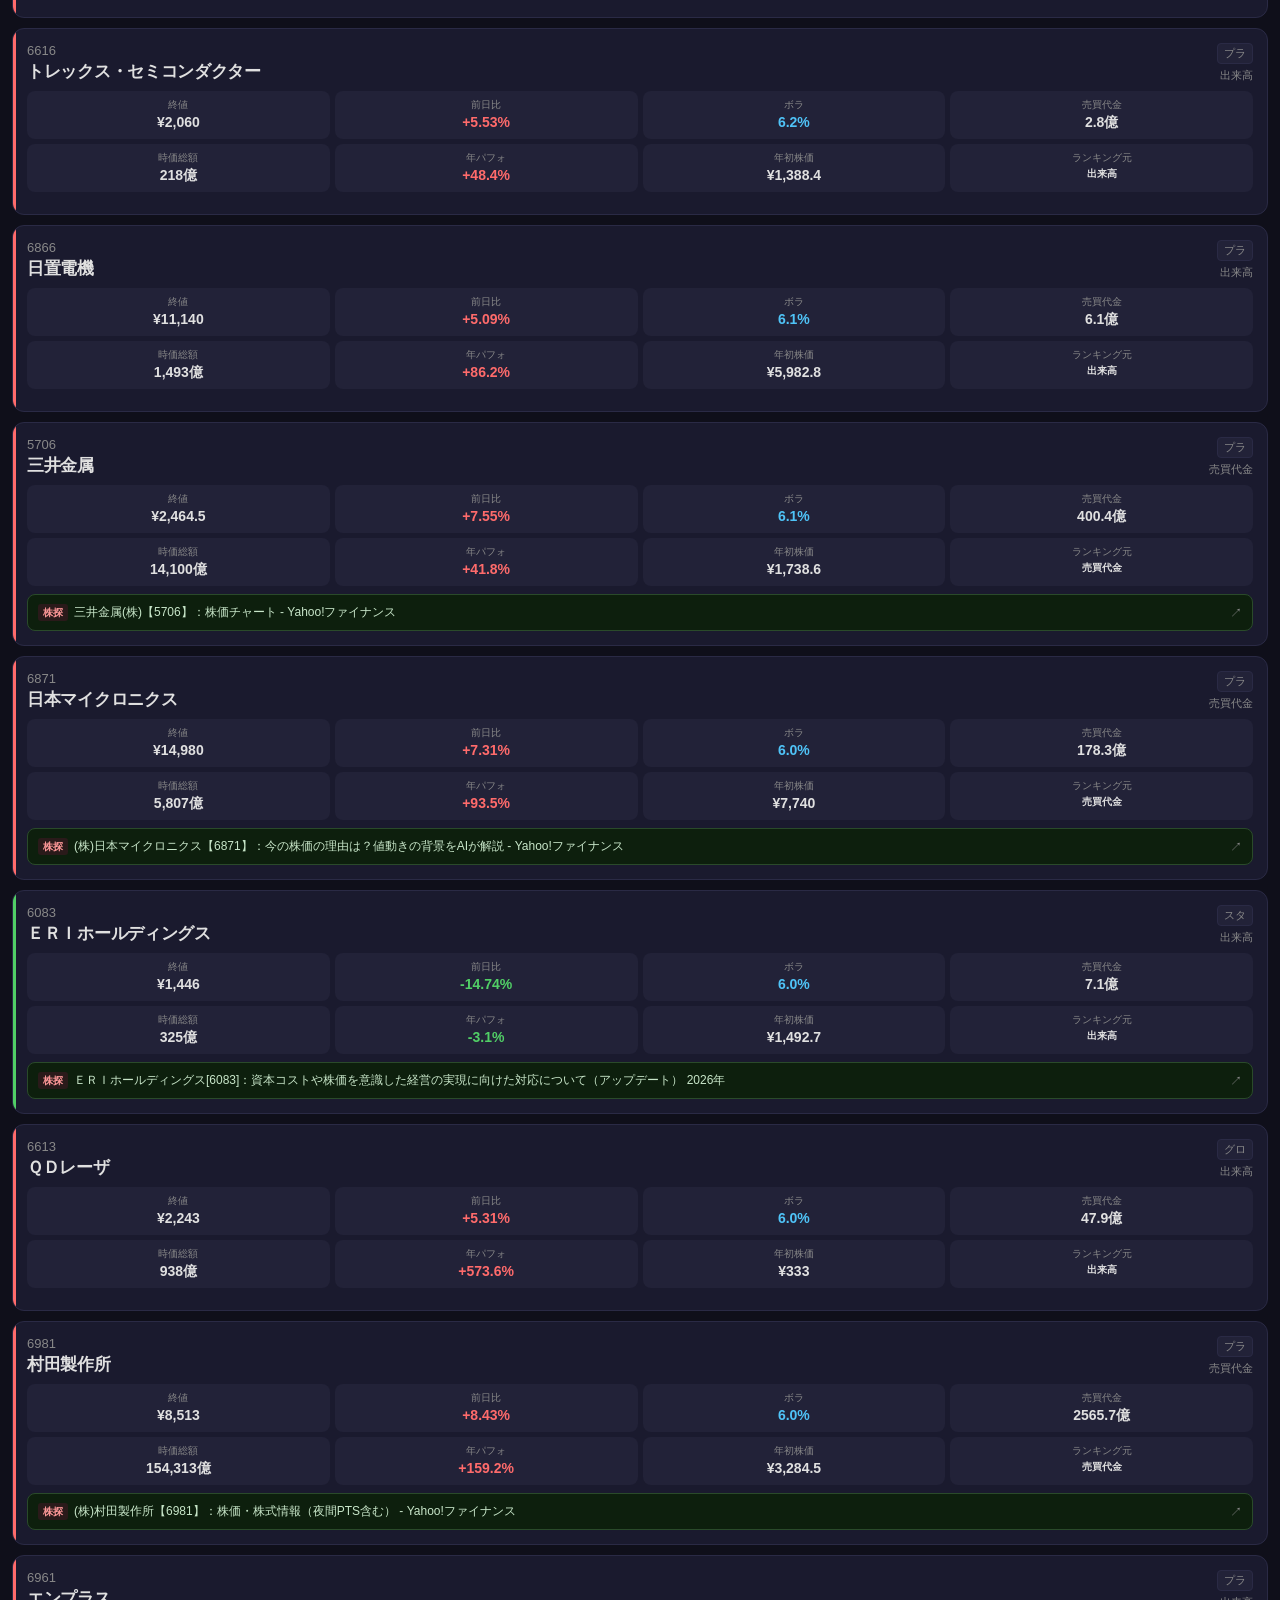
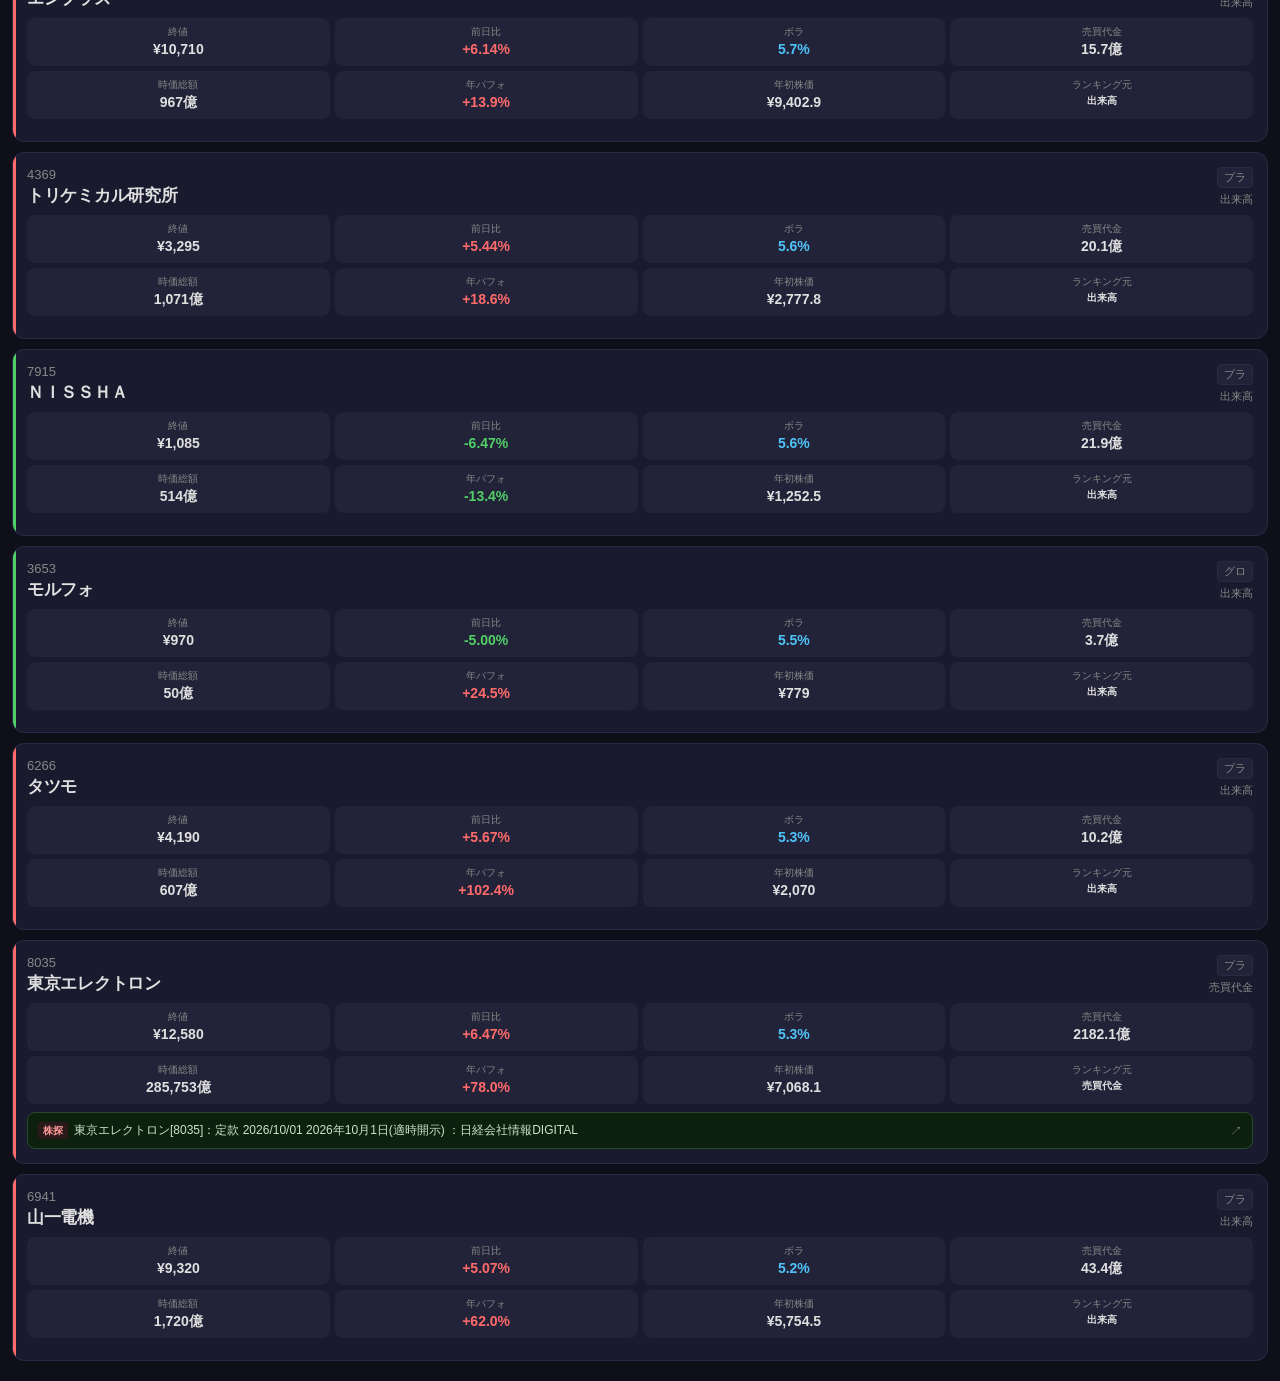
==== commit 68faf4b7: "Replace legacy GitHub Pages URLs with Cloudflare canonical URLs (fix desktop data fetch) Co-Authored" ====
--- a/index.html
+++ b/index.html
@@ -144,8 +144,8 @@
         <div class="help-section-title">🔗 アクセス方法</div>
         <table class="help-table">
           <tr><th>バージョン</th><th>アクセス先</th></tr>
-          <tr><td>📱 スマホ版</td><td><a class="help-link" href="https://jpn-x.github.io/kabu-screener/" target="_blank">このページ</a></td></tr>
-          <tr><td>🖥️ PC版（Web）</td><td><a class="help-link" href="https://jpn-x.github.io/kabu-screener/desktop.html" target="_blank">desktop.html</a></td></tr>
+          <tr><td>📱 スマホ版</td><td><a class="help-link" href="https://kabu-screener.pages.dev/" target="_blank">このページ</a></td></tr>
+          <tr><td>🖥️ PC版（Web）</td><td><a class="help-link" href="https://kabu-screener.pages.dev/desktop" target="_blank">desktop.html</a></td></tr>
           <tr><td>💻 PCソフト</td><td>デスクトップの「デイトレスクリーナー」</td></tr>
         </table>
         <div class="help-tip">💡 <strong>iPhoneホーム画面に追加</strong>：Safari で「共有」→「ホーム画面に追加」でアプリとして使えます</div>
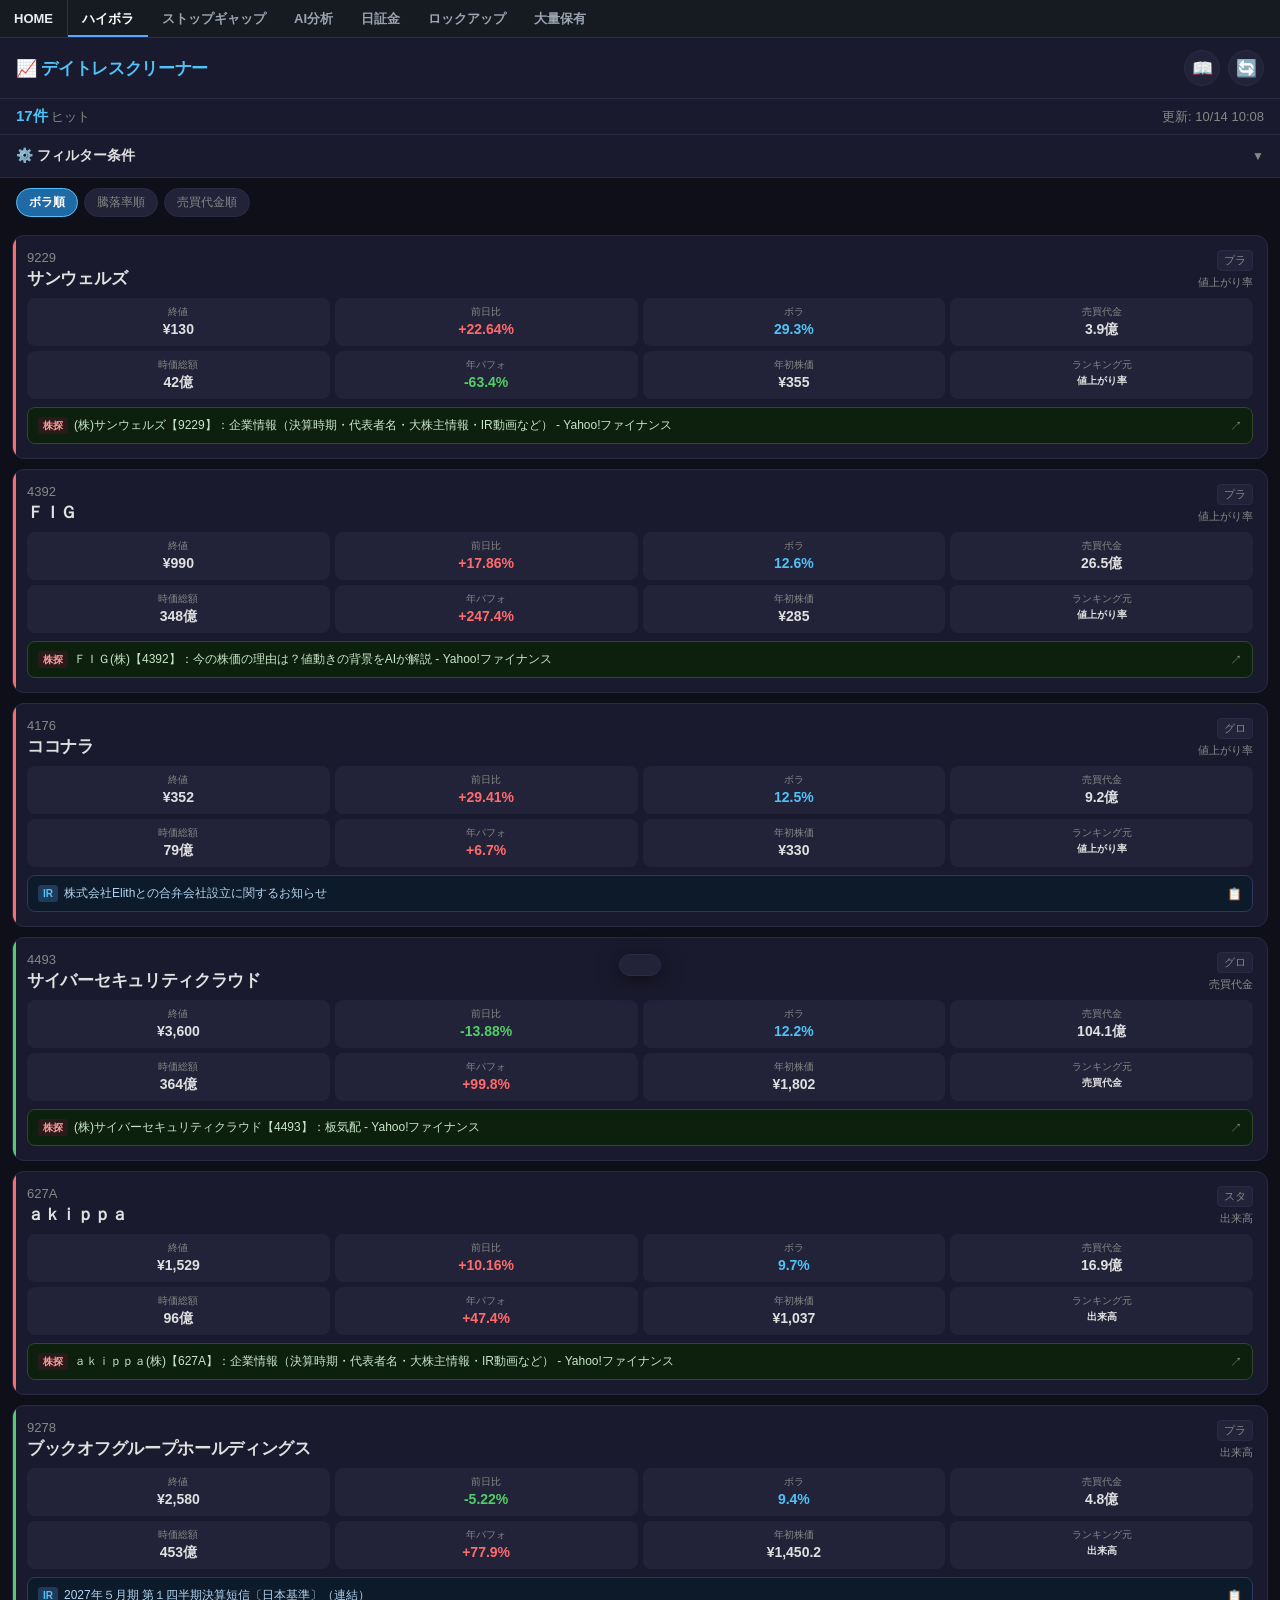
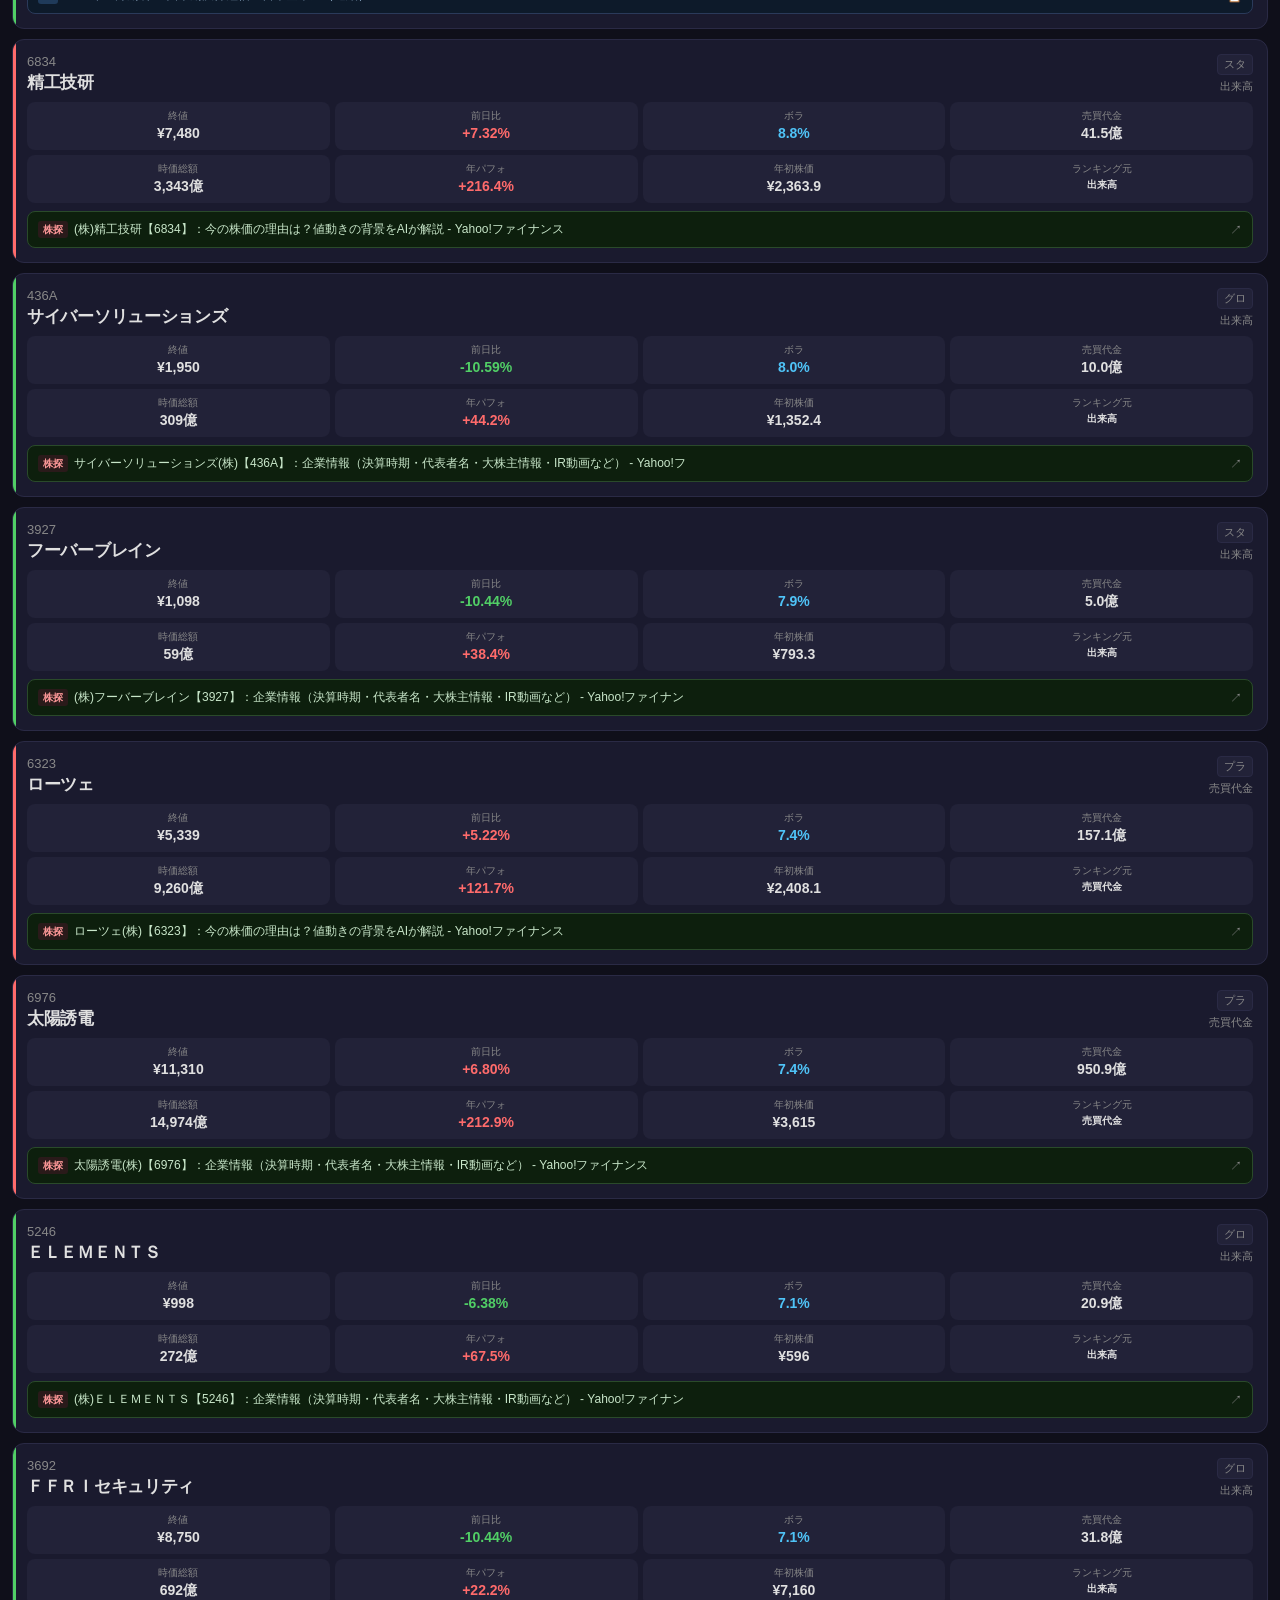
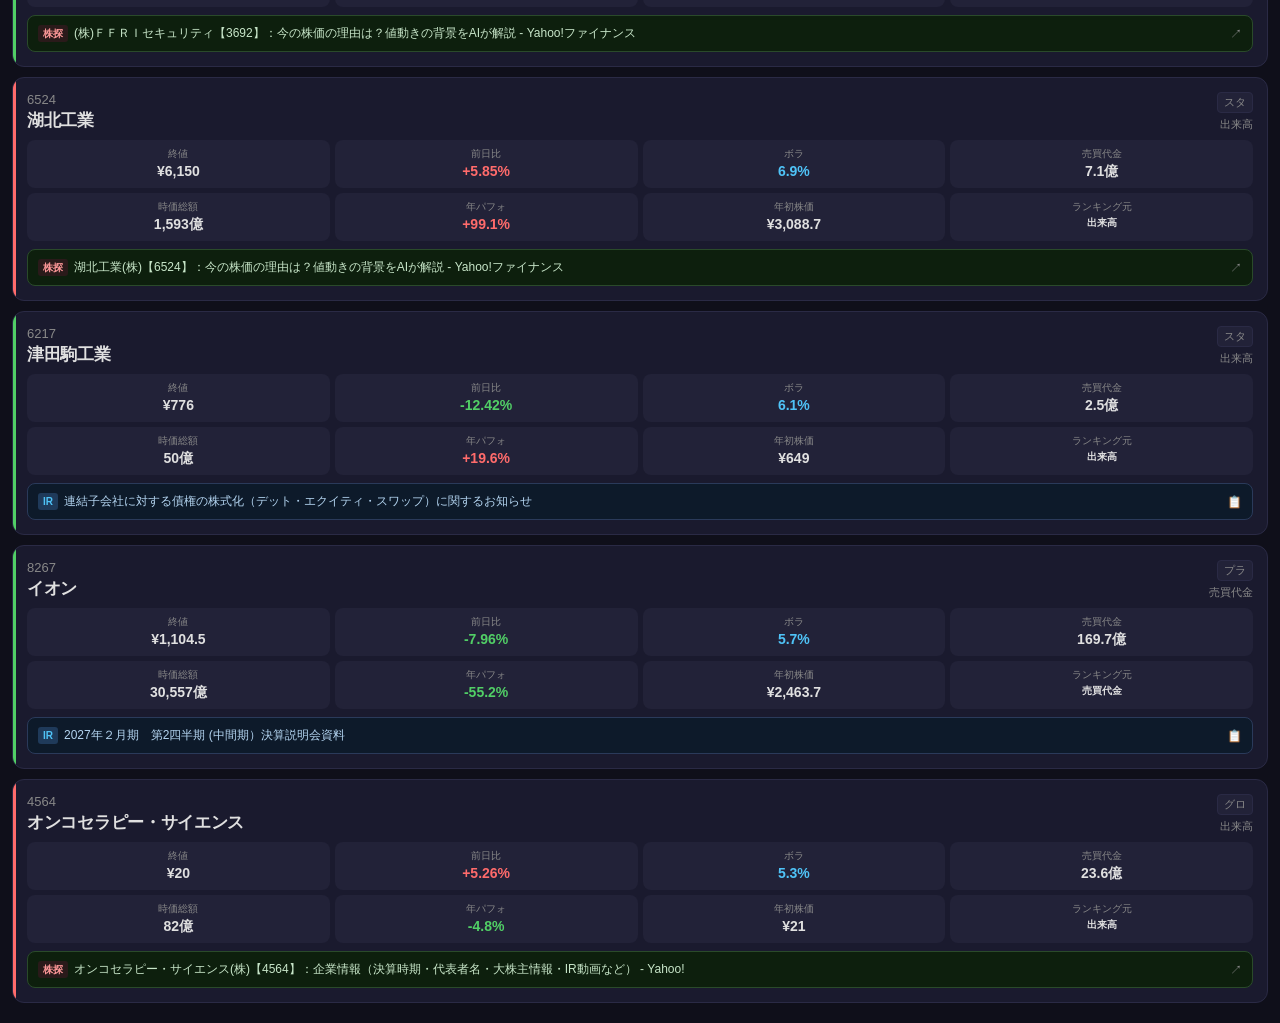
==== commit a3092e53: "共通ナビ(STOCK NAV)を追加: HOME+主要6ツールへの薄型ナビバー Co-Authored-By: Claude Sonnet 5.5 <noreply@anthropic.com>" ====
--- a/index.html
+++ b/index.html
@@ -16,6 +16,31 @@
   <link rel="stylesheet" href="assets/style.css">
 </head>
 <body>
+<!-- STOCK-NAV:START v1 (仕様: clode/stock-nav/README.md) -->
+<style>
+.sn-bar{position:sticky;top:0;z-index:1000;flex:none;display:flex;align-items:stretch;width:100%;height:38px;margin:0;padding:0;background:#161b22;border-bottom:1px solid #2d333b;font:600 13px/1 -apple-system,BlinkMacSystemFont,"Segoe UI","Hiragino Sans","Yu Gothic UI",Meiryo,sans-serif;letter-spacing:0;text-align:left}
+.sn-bar *{box-sizing:border-box}
+.sn-bar a{display:flex;align-items:center;flex:none;margin:0;padding:2px 14px 0;background:none;border:0;border-bottom:2px solid transparent;color:#9aa4b2;text-decoration:none;white-space:nowrap;cursor:pointer}
+.sn-bar a:hover{background:#1f262f;color:#fff}
+.sn-bar a[aria-current]{color:#fff;border-bottom-color:#58a6ff}
+.sn-bar .sn-home{border-right:1px solid #2d333b;color:#e6edf3}
+.sn-bar .sn-links{display:flex;flex:1 1 auto;min-width:0;overflow-x:auto;scrollbar-width:none;-webkit-overflow-scrolling:touch}
+.sn-bar .sn-links::-webkit-scrollbar{display:none}
+@media (max-width:600px){.sn-bar a{padding:2px 11px 0;font-size:12px}}
+@media print{.sn-bar{display:none}}
+</style>
+<nav class="sn-bar" aria-label="株ツール共通ナビ">
+<a class="sn-home" href="https://tool-directory.pages.dev/" target="_blank" rel="noopener noreferrer">HOME</a>
+<div class="sn-links">
+<a aria-current="page" href="https://kabu-screener.pages.dev/desktop" target="_blank" rel="noopener noreferrer">ハイボラ</a>
+<a href="https://kabu-stop.pages.dev" target="_blank" rel="noopener noreferrer">ストップギャップ</a>
+<a href="https://kabu-prompt-launcher.pages.dev/" target="_blank" rel="noopener noreferrer">AI分析</a>
+<a href="https://taisyaku-news.jp-x.workers.dev" target="_blank" rel="noopener noreferrer">日証金</a>
+<a href="https://ipo-lockup-radar.pages.dev" target="_blank" rel="noopener noreferrer">ロックアップ</a>
+<a href="https://holdings-radar.pages.dev" target="_blank" rel="noopener noreferrer">大量保有</a>
+</div>
+</nav>
+<!-- STOCK-NAV:END -->
 
 <!-- ── Header ── -->
 <header>
--- a/assets/style.css
+++ b/assets/style.css
@@ -29,7 +29,7 @@
 /* ── Header ── */
 header {
   position: sticky;
-  top: 0;
+  top: 38px; /* 共通ナビの高さ */
   z-index: 100;
   background: var(--surface);
   border-bottom: 1px solid var(--border);
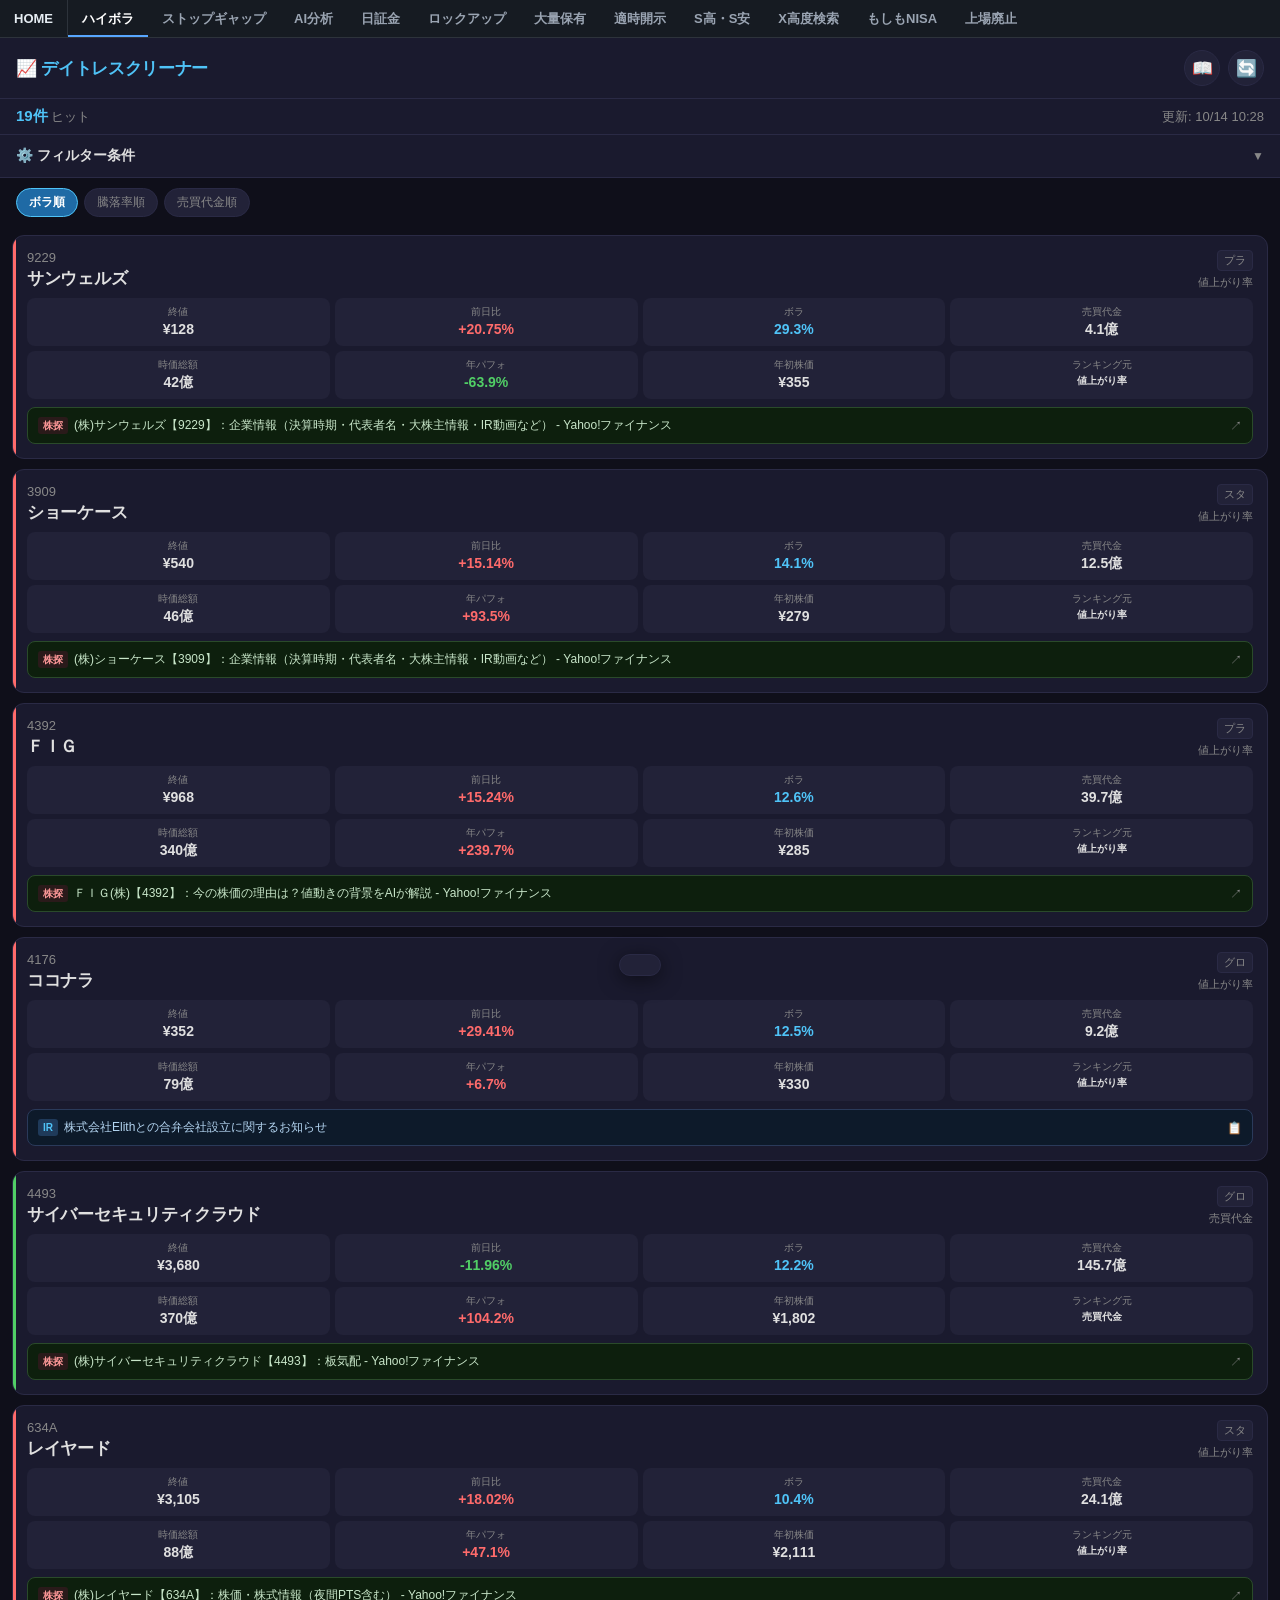
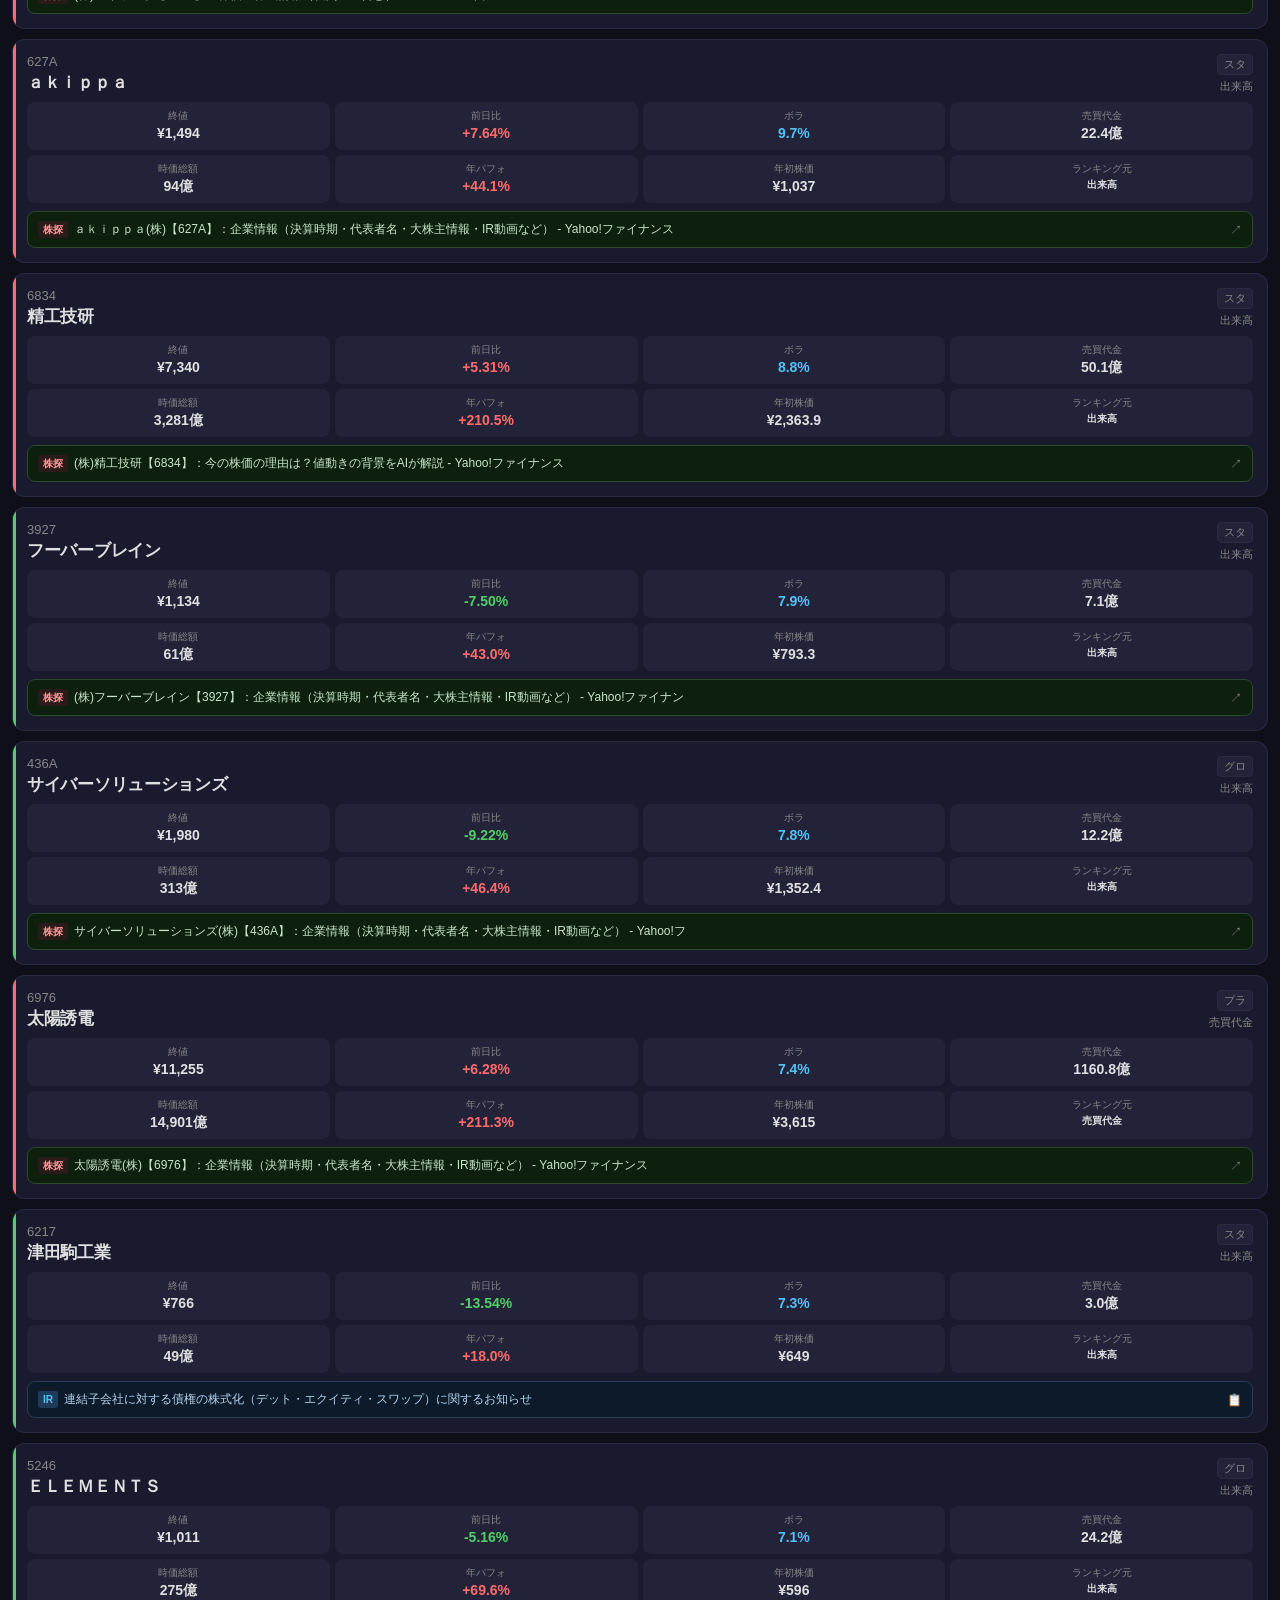
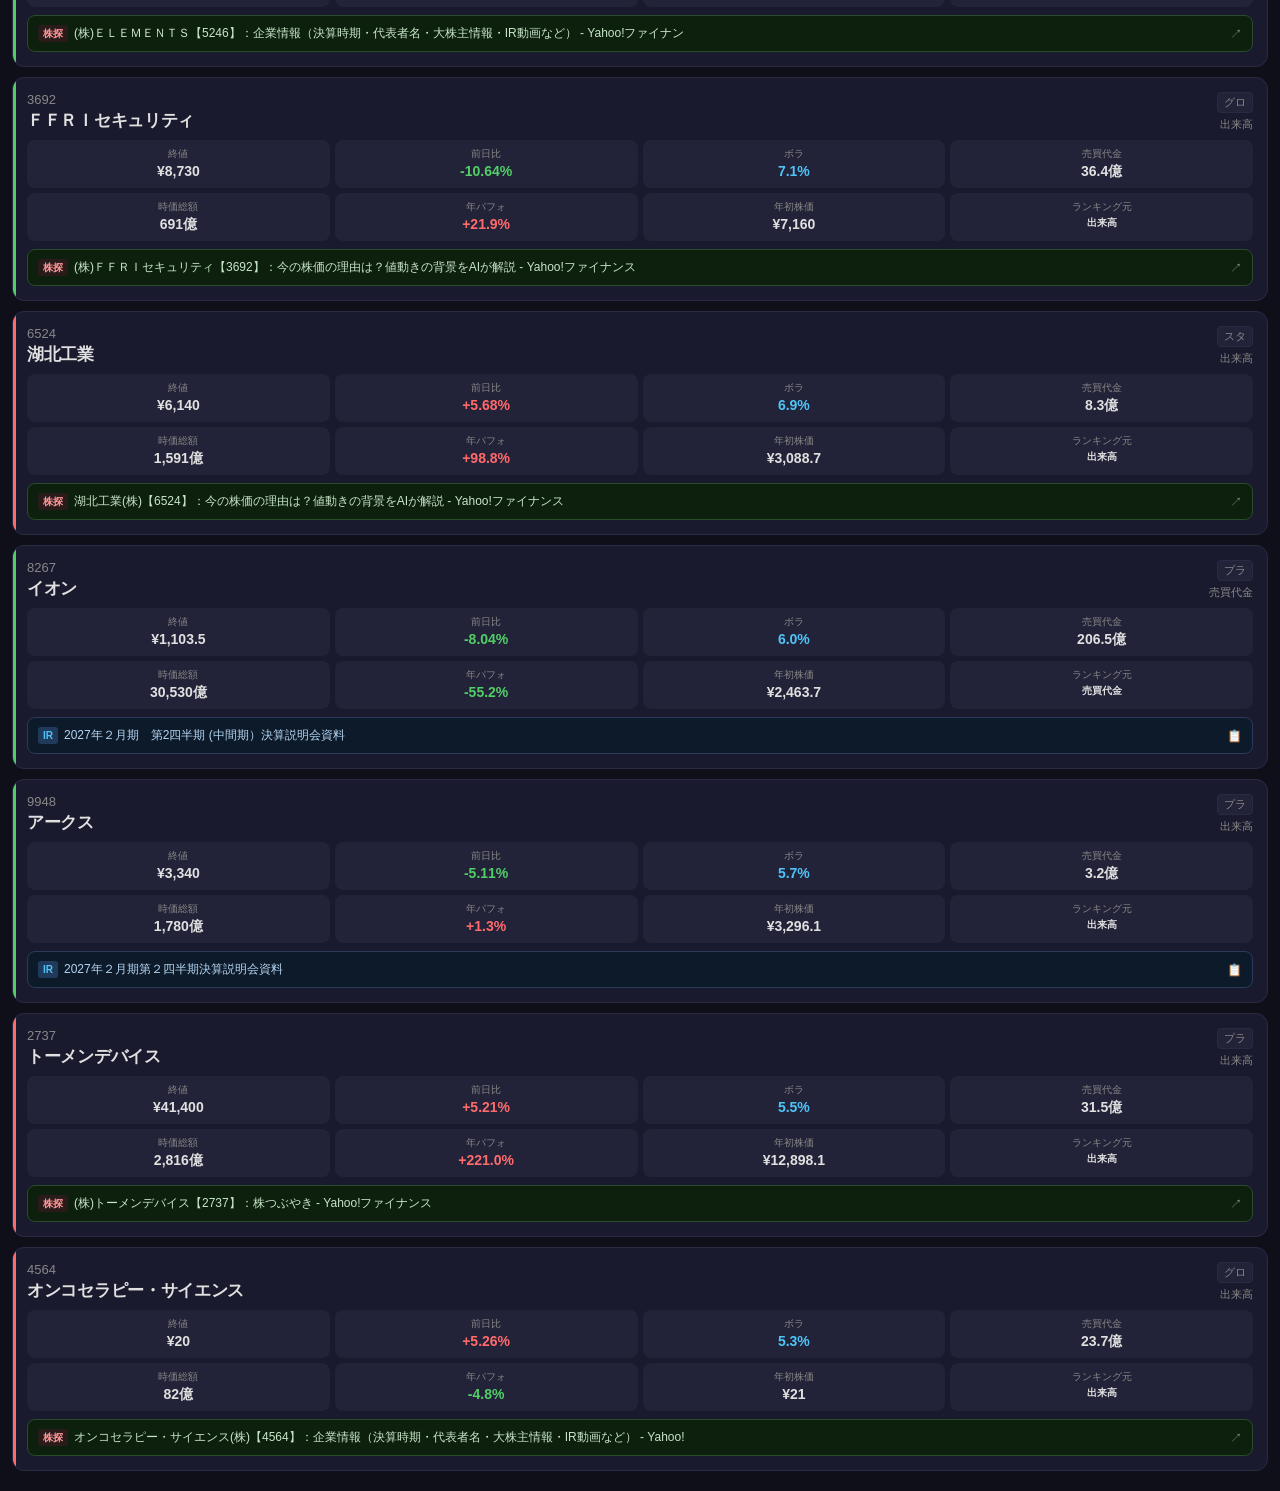
==== commit 1b8360e2: "共通ナビを12ボタンに拡張(STOCK NAV 2.0): 適時開示/S高・S安/X高度検索/もしもNISA/上場廃止を追加 Co-Authored-By: Claude Sonnet 5.5 <no" ====
--- a/index.html
+++ b/index.html
@@ -16,7 +16,7 @@
   <link rel="stylesheet" href="assets/style.css">
 </head>
 <body>
-<!-- STOCK-NAV:START v1 (仕様: clode/stock-nav/README.md) -->
+<!-- STOCK-NAV:START v2 (仕様: clode/stock-nav/README.md) -->
 <style>
 .sn-bar{position:sticky;top:0;z-index:1000;flex:none;display:flex;align-items:stretch;width:100%;height:38px;margin:0;padding:0;background:#161b22;border-bottom:1px solid #2d333b;font:600 13px/1 -apple-system,BlinkMacSystemFont,"Segoe UI","Hiragino Sans","Yu Gothic UI",Meiryo,sans-serif;letter-spacing:0;text-align:left}
 .sn-bar *{box-sizing:border-box}
@@ -38,6 +38,11 @@
 <a href="https://taisyaku-news.jp-x.workers.dev" target="_blank" rel="noopener noreferrer">日証金</a>
 <a href="https://ipo-lockup-radar.pages.dev" target="_blank" rel="noopener noreferrer">ロックアップ</a>
 <a href="https://holdings-radar.pages.dev" target="_blank" rel="noopener noreferrer">大量保有</a>
+<a href="https://tdnet-web.jp-x.workers.dev" target="_blank" rel="noopener noreferrer">適時開示</a>
+<a href="https://stop-data.jp-x.workers.dev" target="_blank" rel="noopener noreferrer">S高・S安</a>
+<a href="https://x-search.jp-x.workers.dev" target="_blank" rel="noopener noreferrer">X高度検索</a>
+<a href="https://moshimo-nisa.jp-x.workers.dev/" target="_blank" rel="noopener noreferrer">もしもNISA</a>
+<a href="https://kabu-watch-7og.pages.dev" target="_blank" rel="noopener noreferrer">上場廃止</a>
 </div>
 </nav>
 <!-- STOCK-NAV:END -->
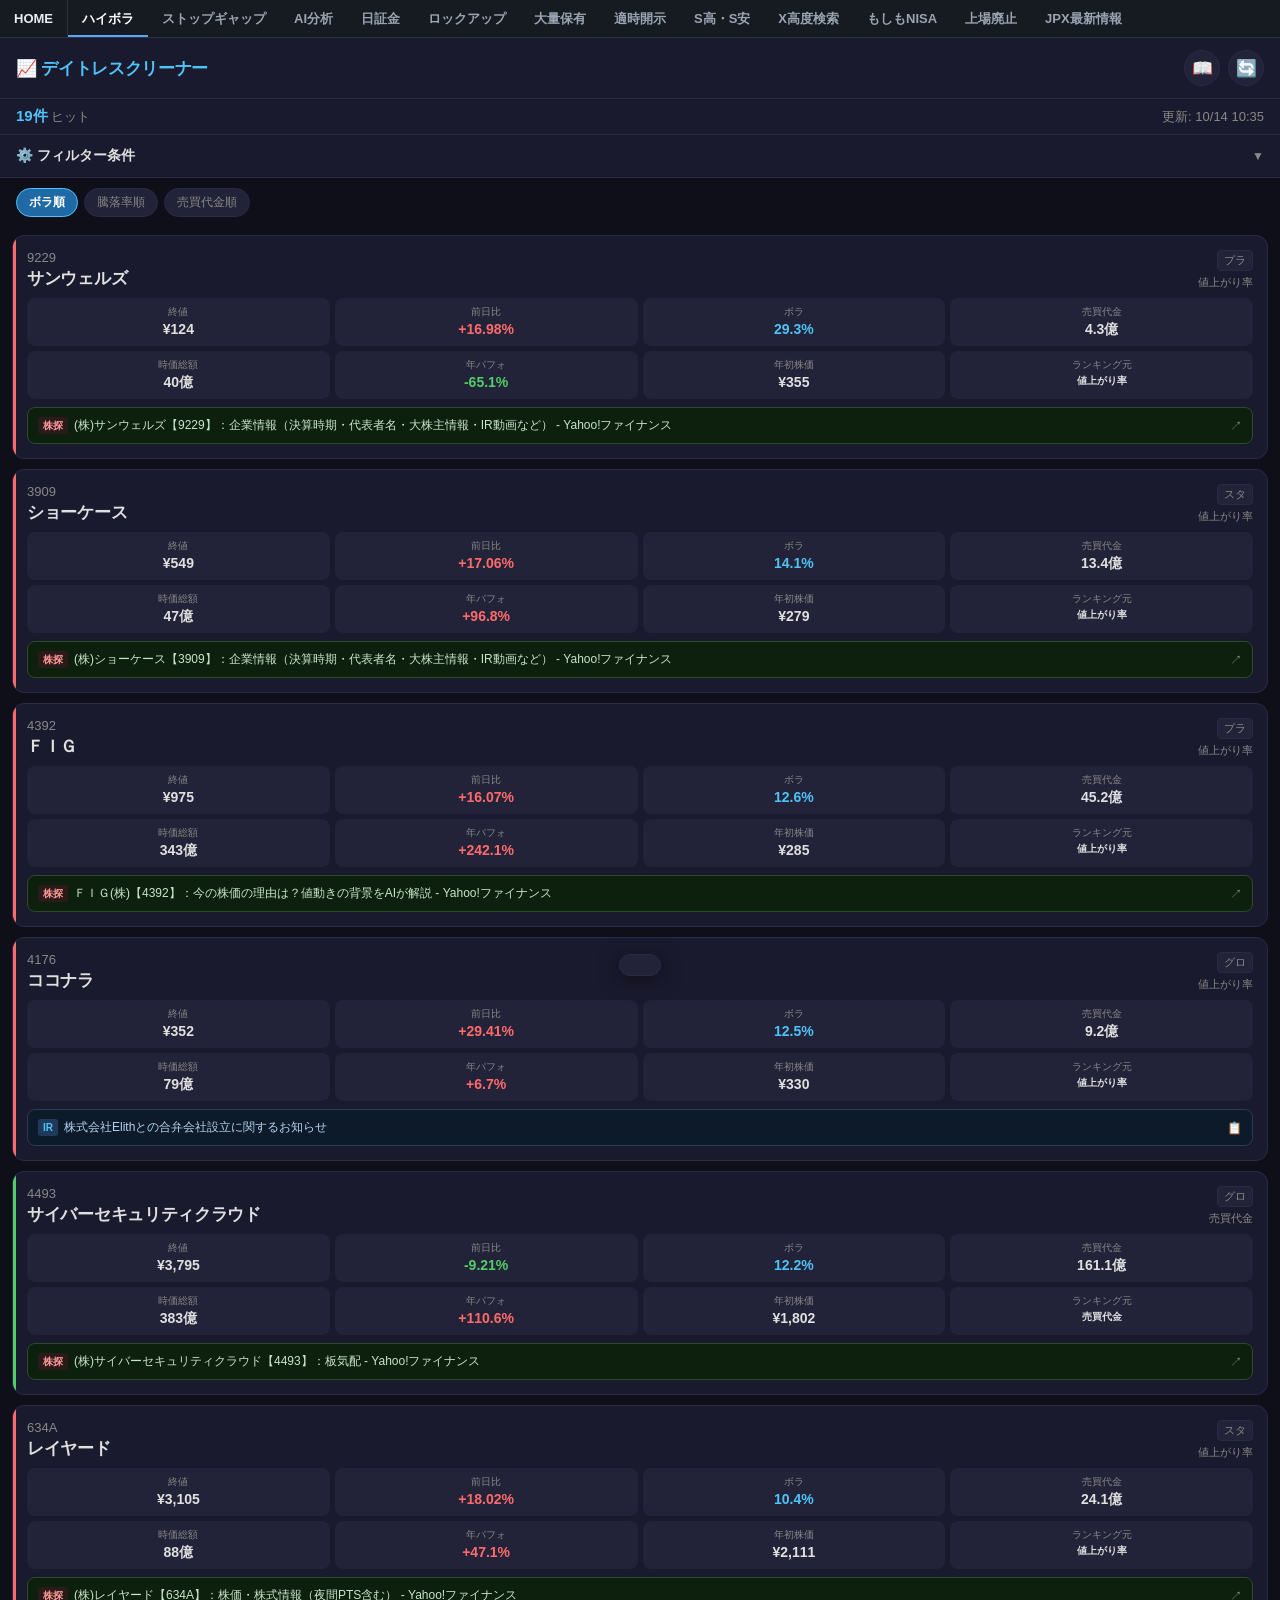
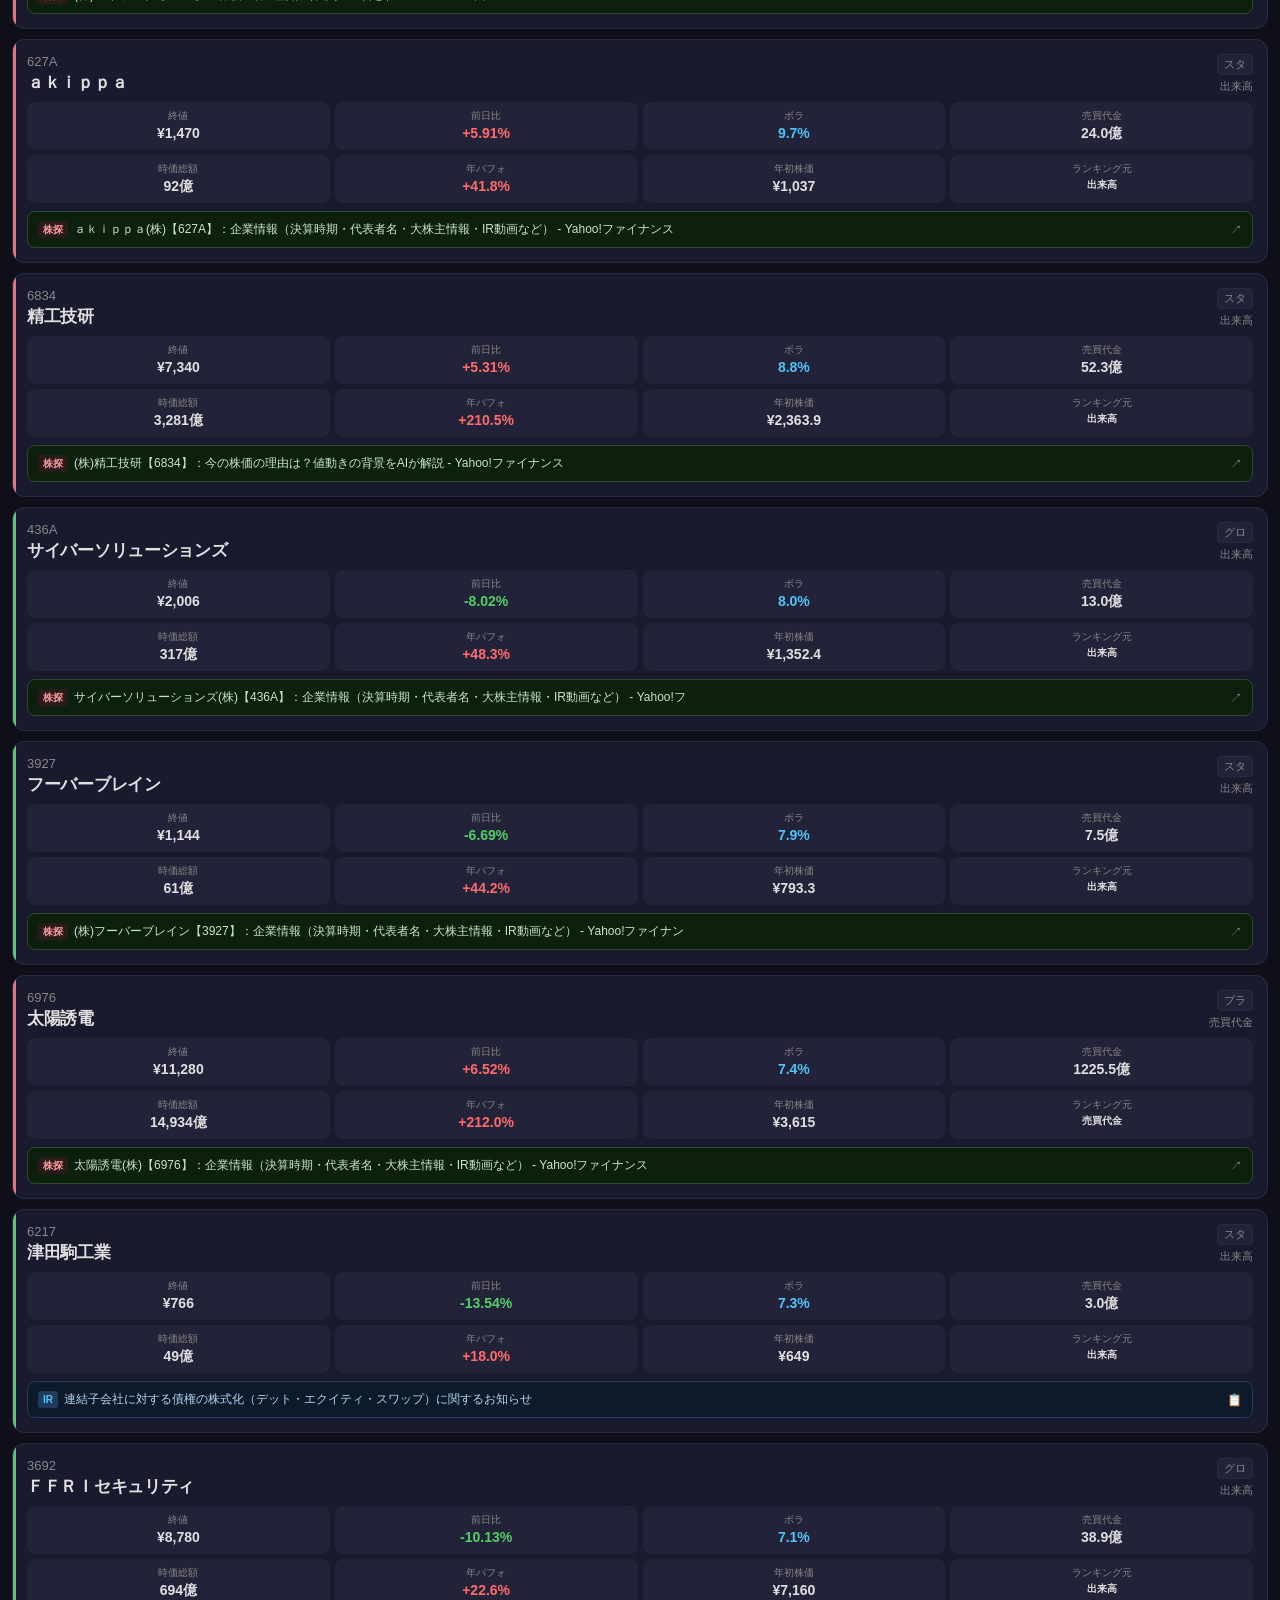
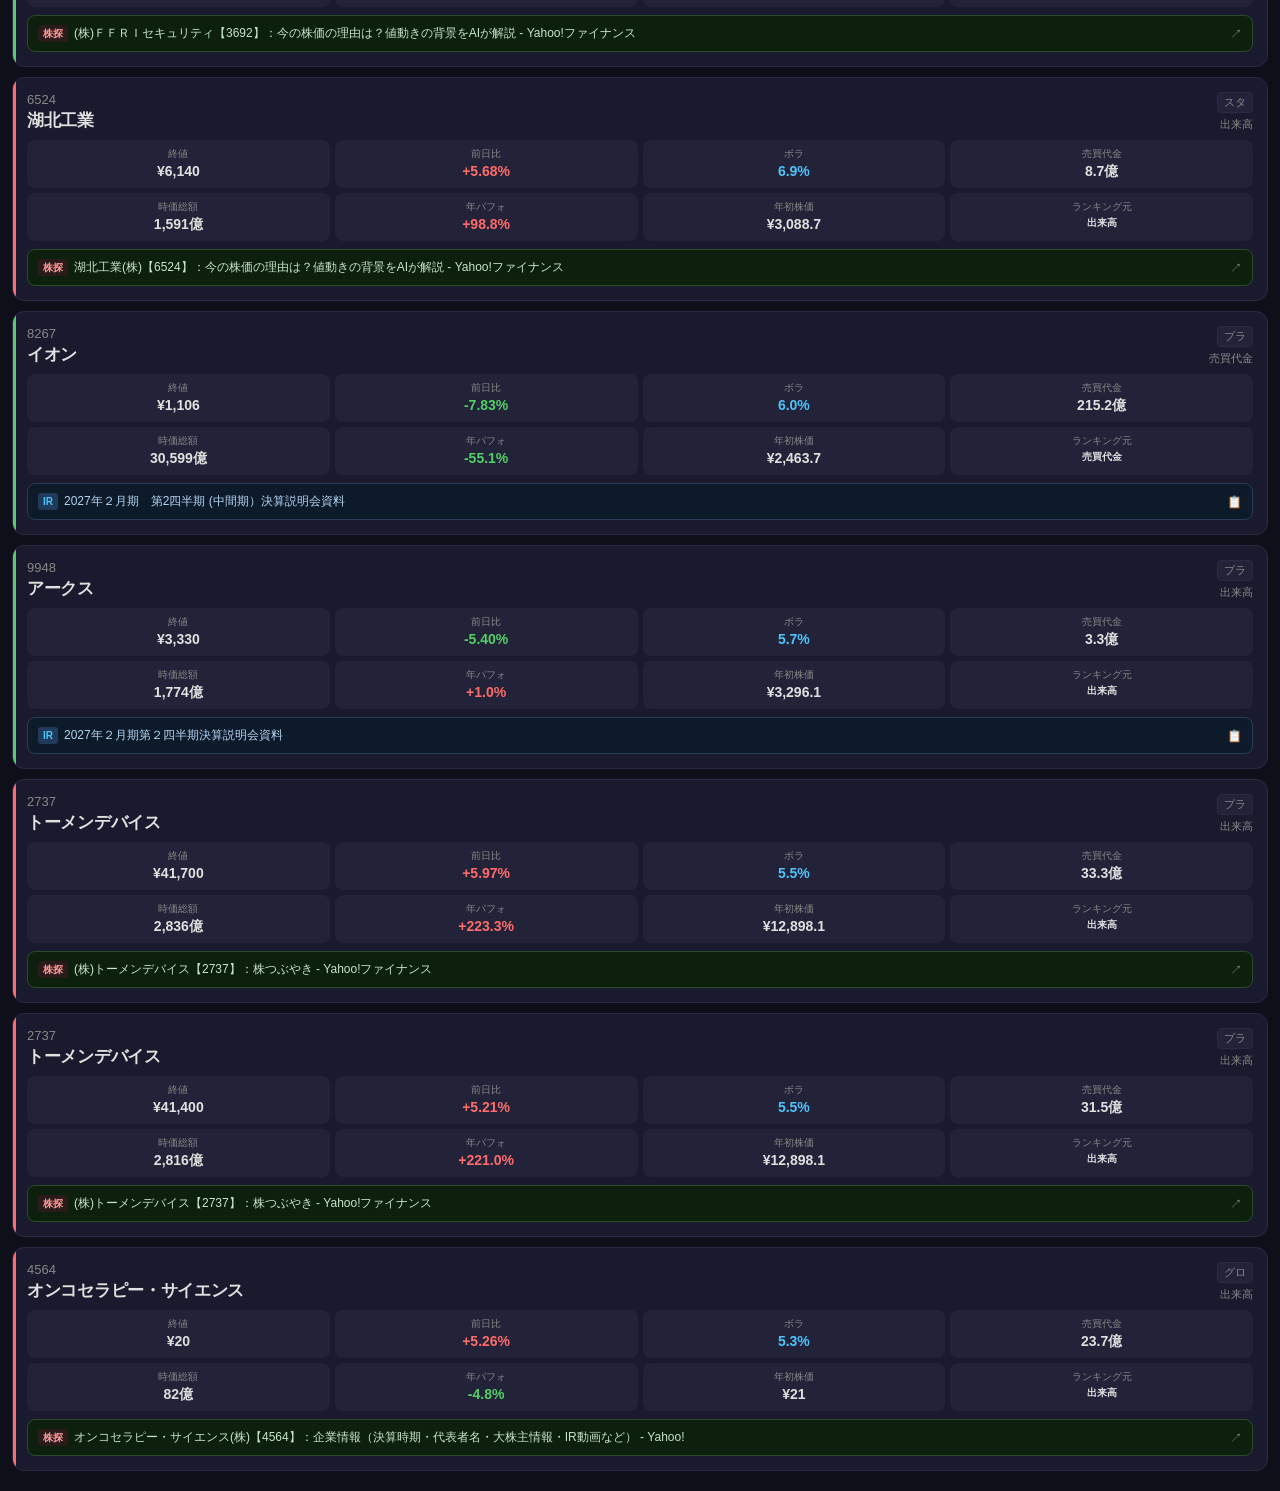
==== commit ab6d25dd: "共通ナビを13ボタンに拡張(STOCK NAV 3.0): JPX最新情報を右端に追加 Co-Authored-By: Claude Sonnet 5.5 <noreply@anthropic.com" ====
--- a/index.html
+++ b/index.html
@@ -16,7 +16,7 @@
   <link rel="stylesheet" href="assets/style.css">
 </head>
 <body>
-<!-- STOCK-NAV:START v2 (仕様: clode/stock-nav/README.md) -->
+<!-- STOCK-NAV:START v3 (仕様: clode/stock-nav/README.md) -->
 <style>
 .sn-bar{position:sticky;top:0;z-index:1000;flex:none;display:flex;align-items:stretch;width:100%;height:38px;margin:0;padding:0;background:#161b22;border-bottom:1px solid #2d333b;font:600 13px/1 -apple-system,BlinkMacSystemFont,"Segoe UI","Hiragino Sans","Yu Gothic UI",Meiryo,sans-serif;letter-spacing:0;text-align:left}
 .sn-bar *{box-sizing:border-box}
@@ -43,6 +43,7 @@
 <a href="https://x-search.jp-x.workers.dev" target="_blank" rel="noopener noreferrer">X高度検索</a>
 <a href="https://moshimo-nisa.jp-x.workers.dev/" target="_blank" rel="noopener noreferrer">もしもNISA</a>
 <a href="https://kabu-watch-7og.pages.dev" target="_blank" rel="noopener noreferrer">上場廃止</a>
+<a href="https://www.jpx.co.jp/news/index.html" target="_blank" rel="noopener noreferrer">JPX最新情報</a>
 </div>
 </nav>
 <!-- STOCK-NAV:END -->
